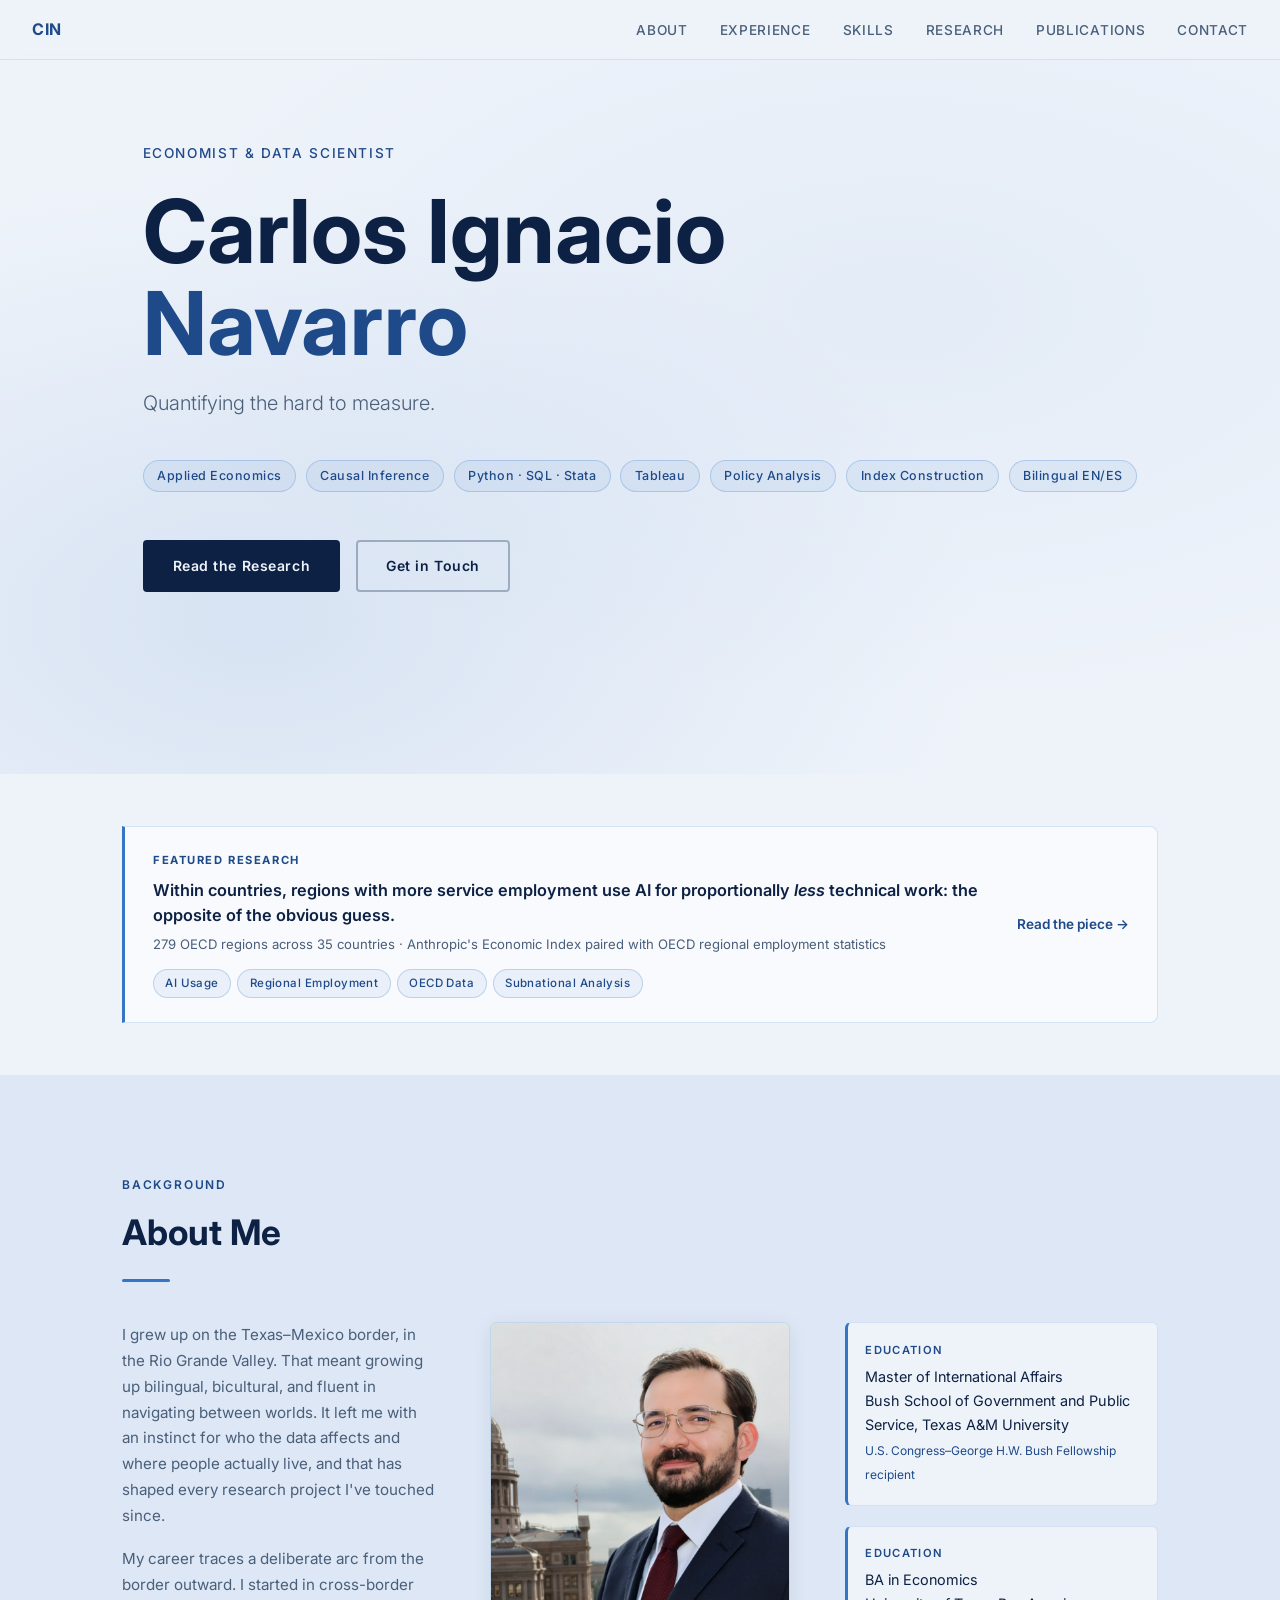
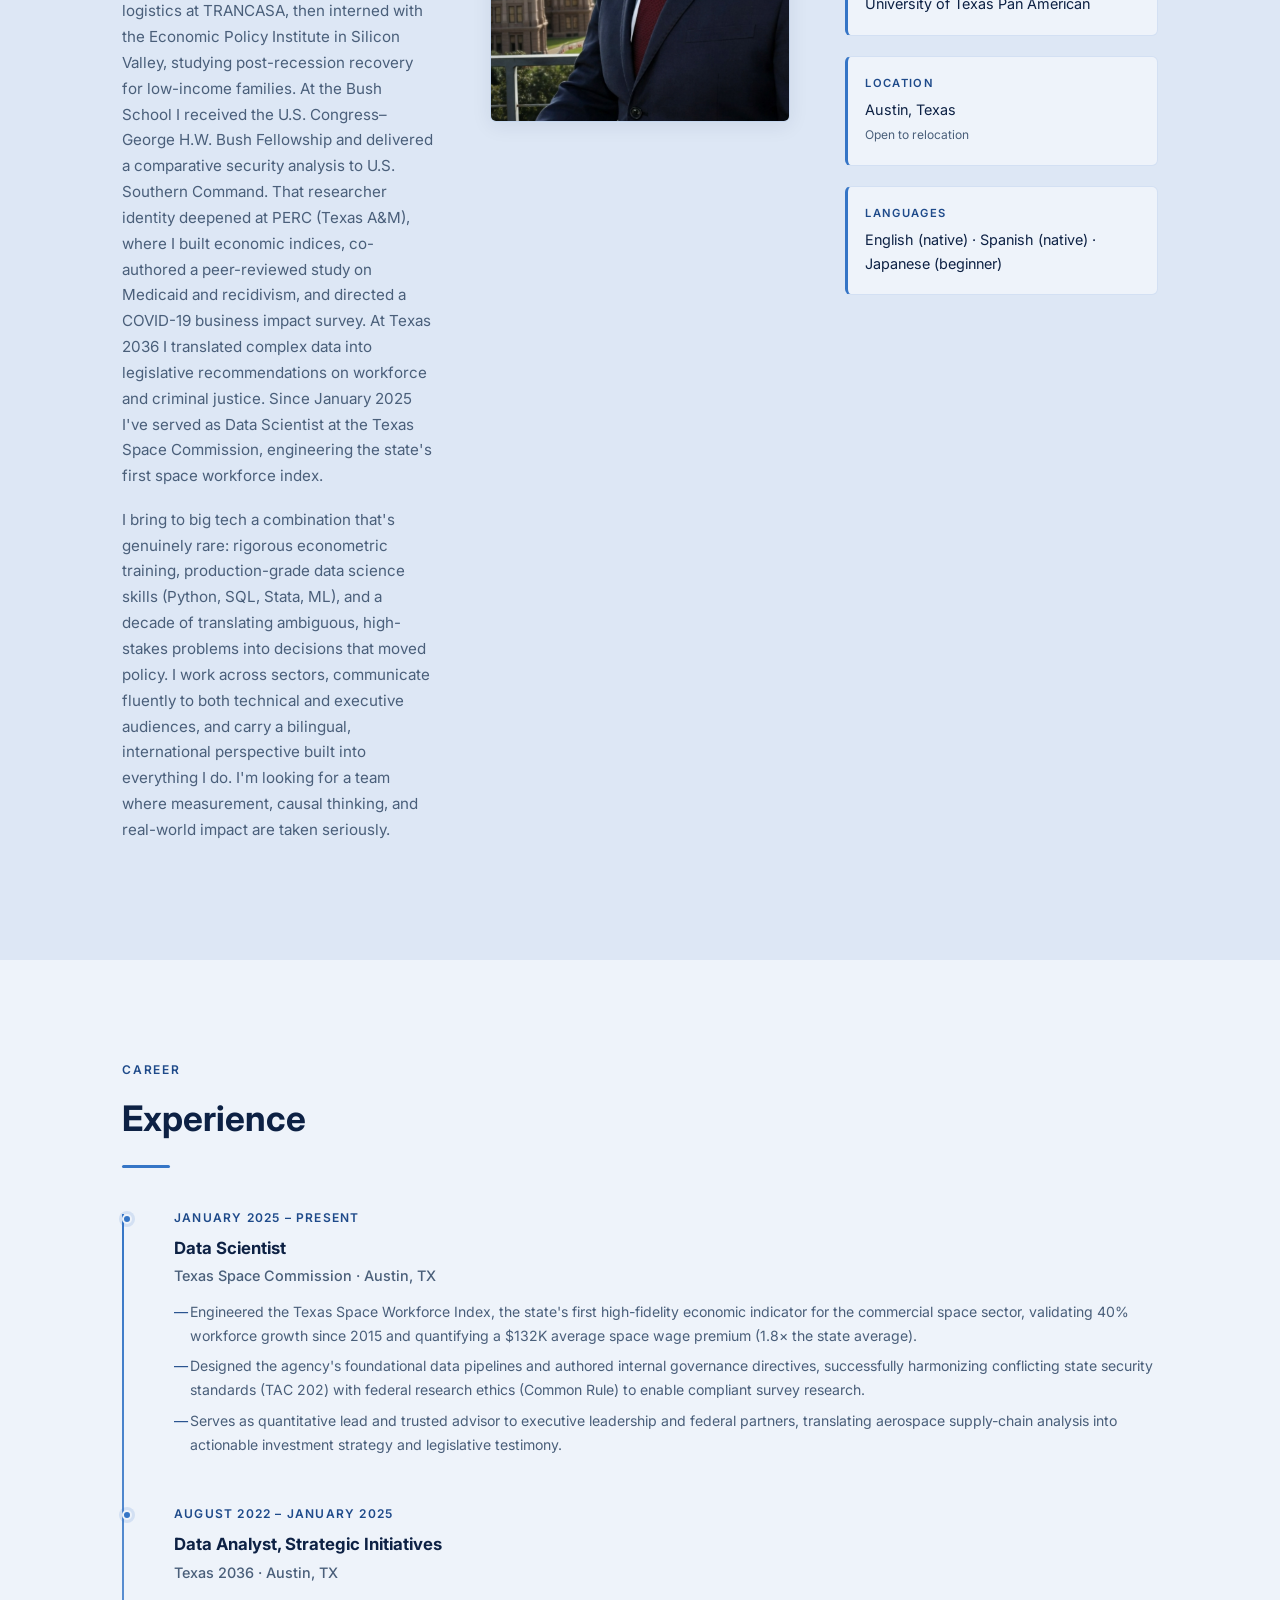
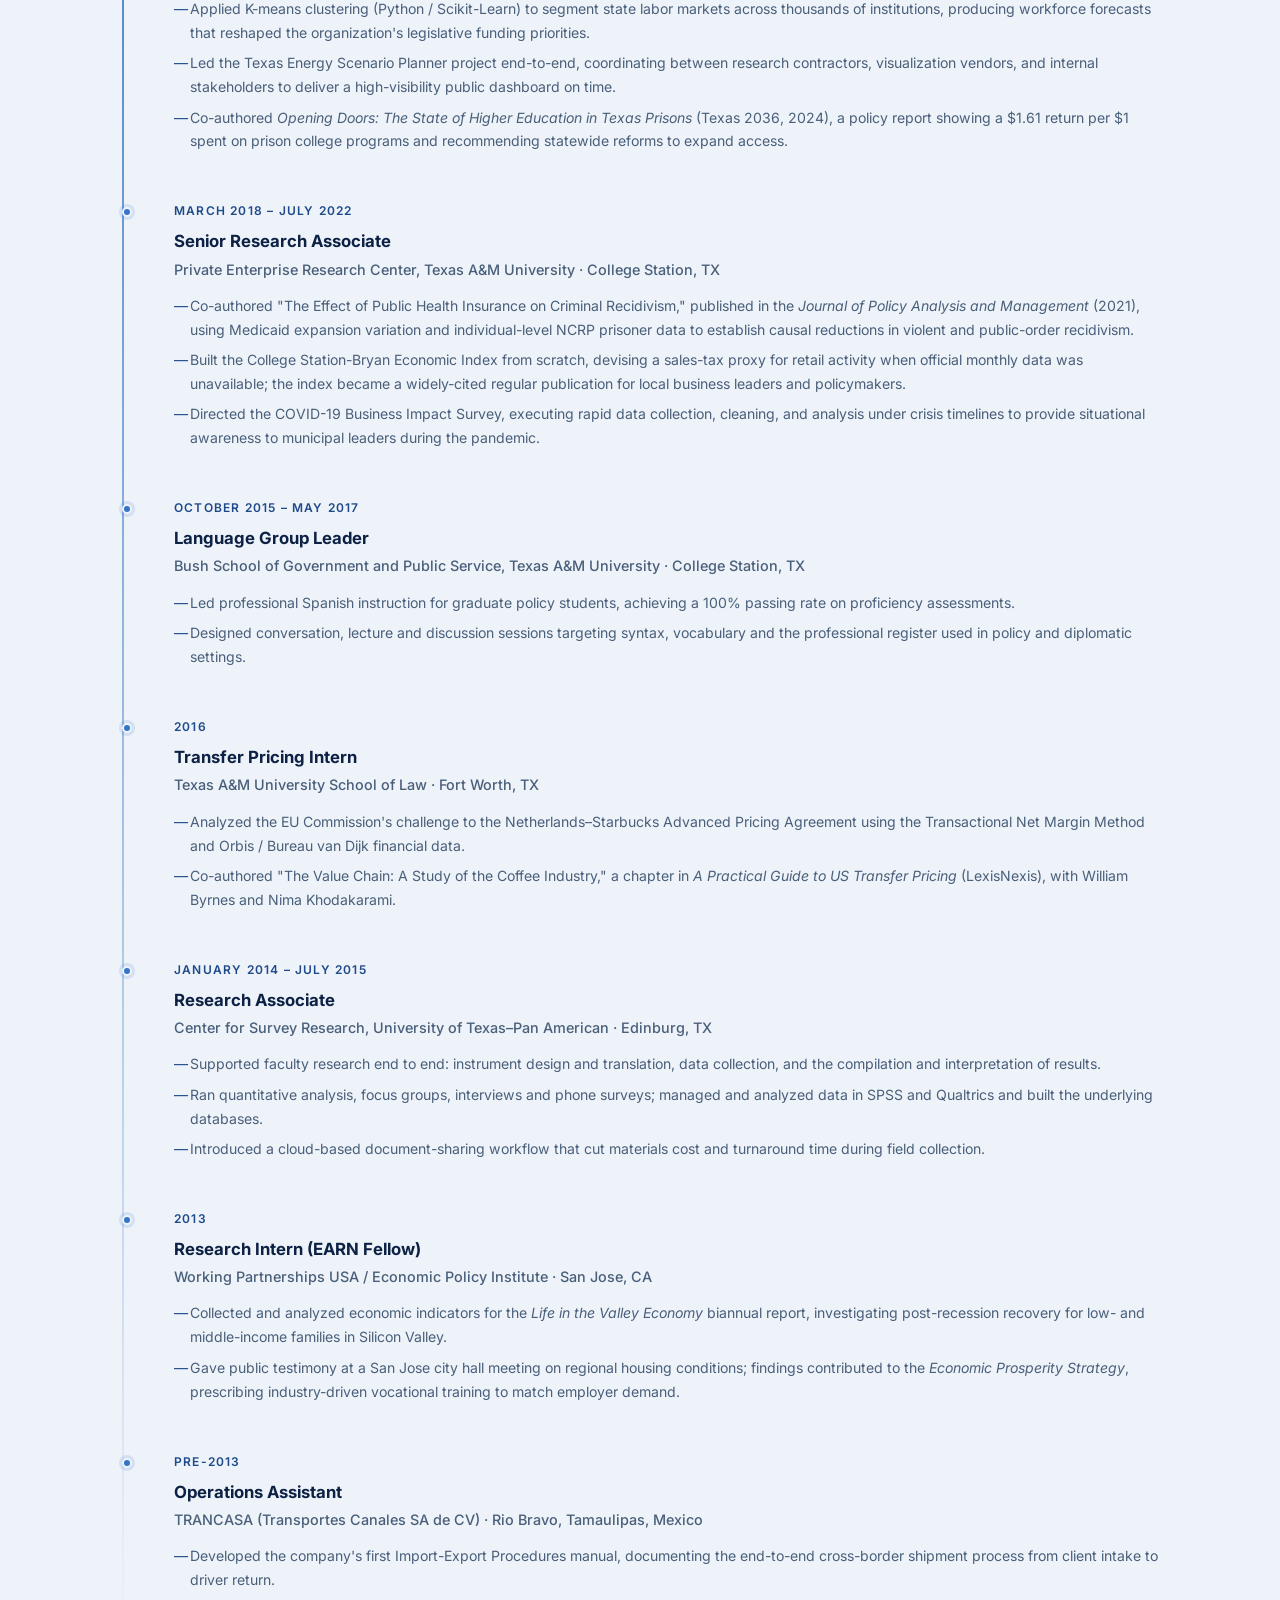
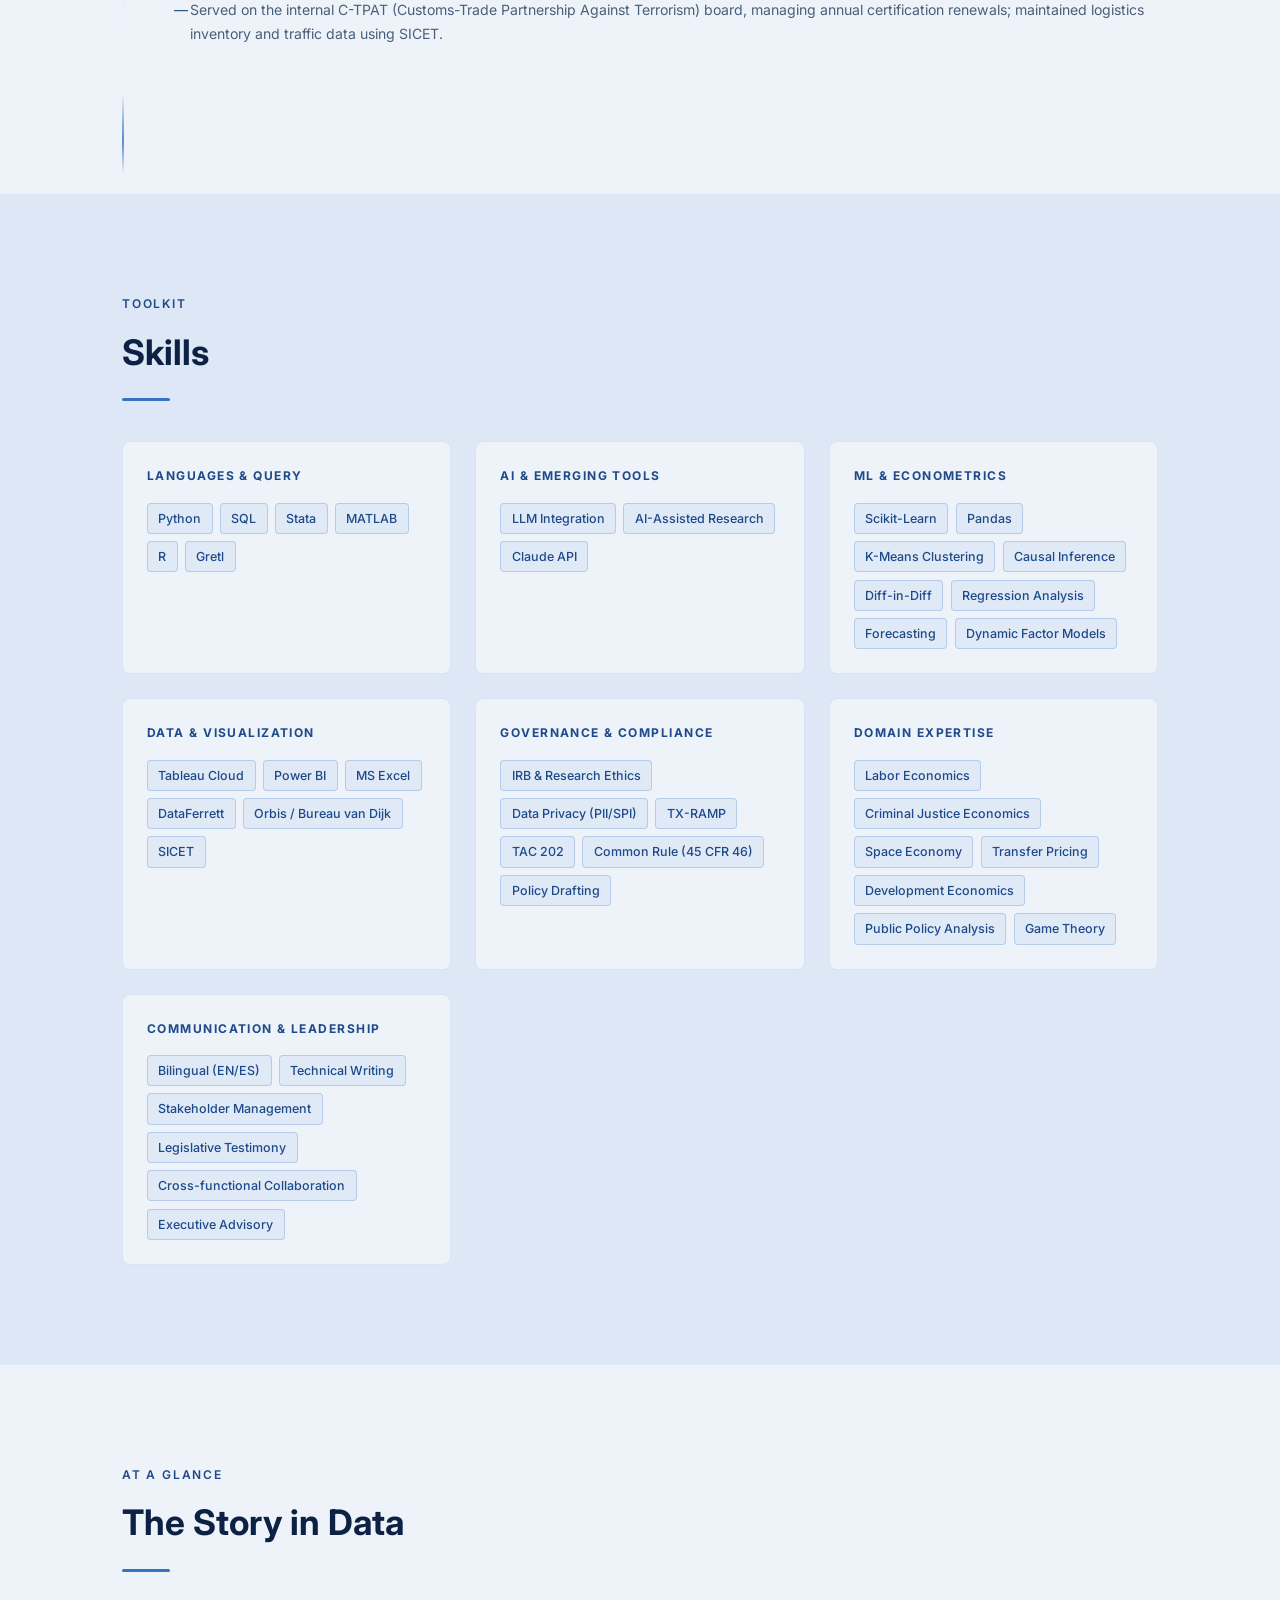
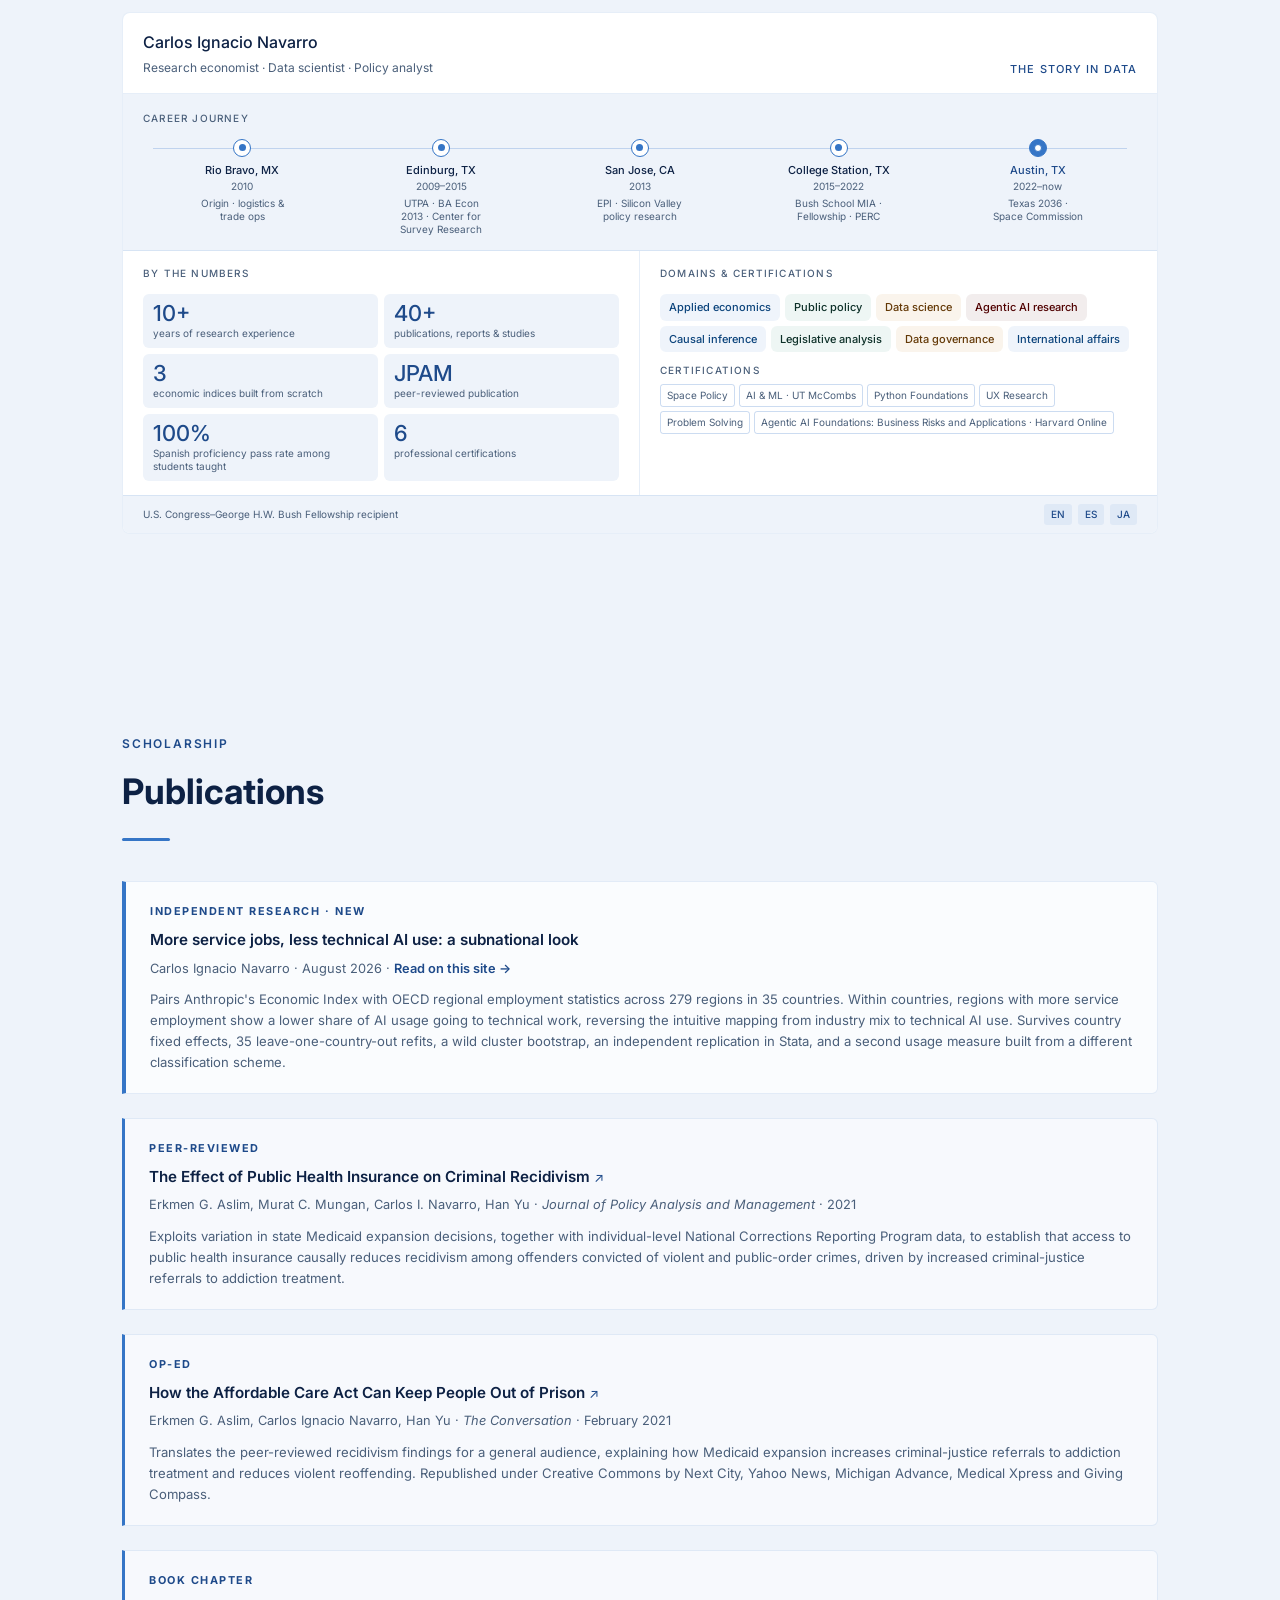
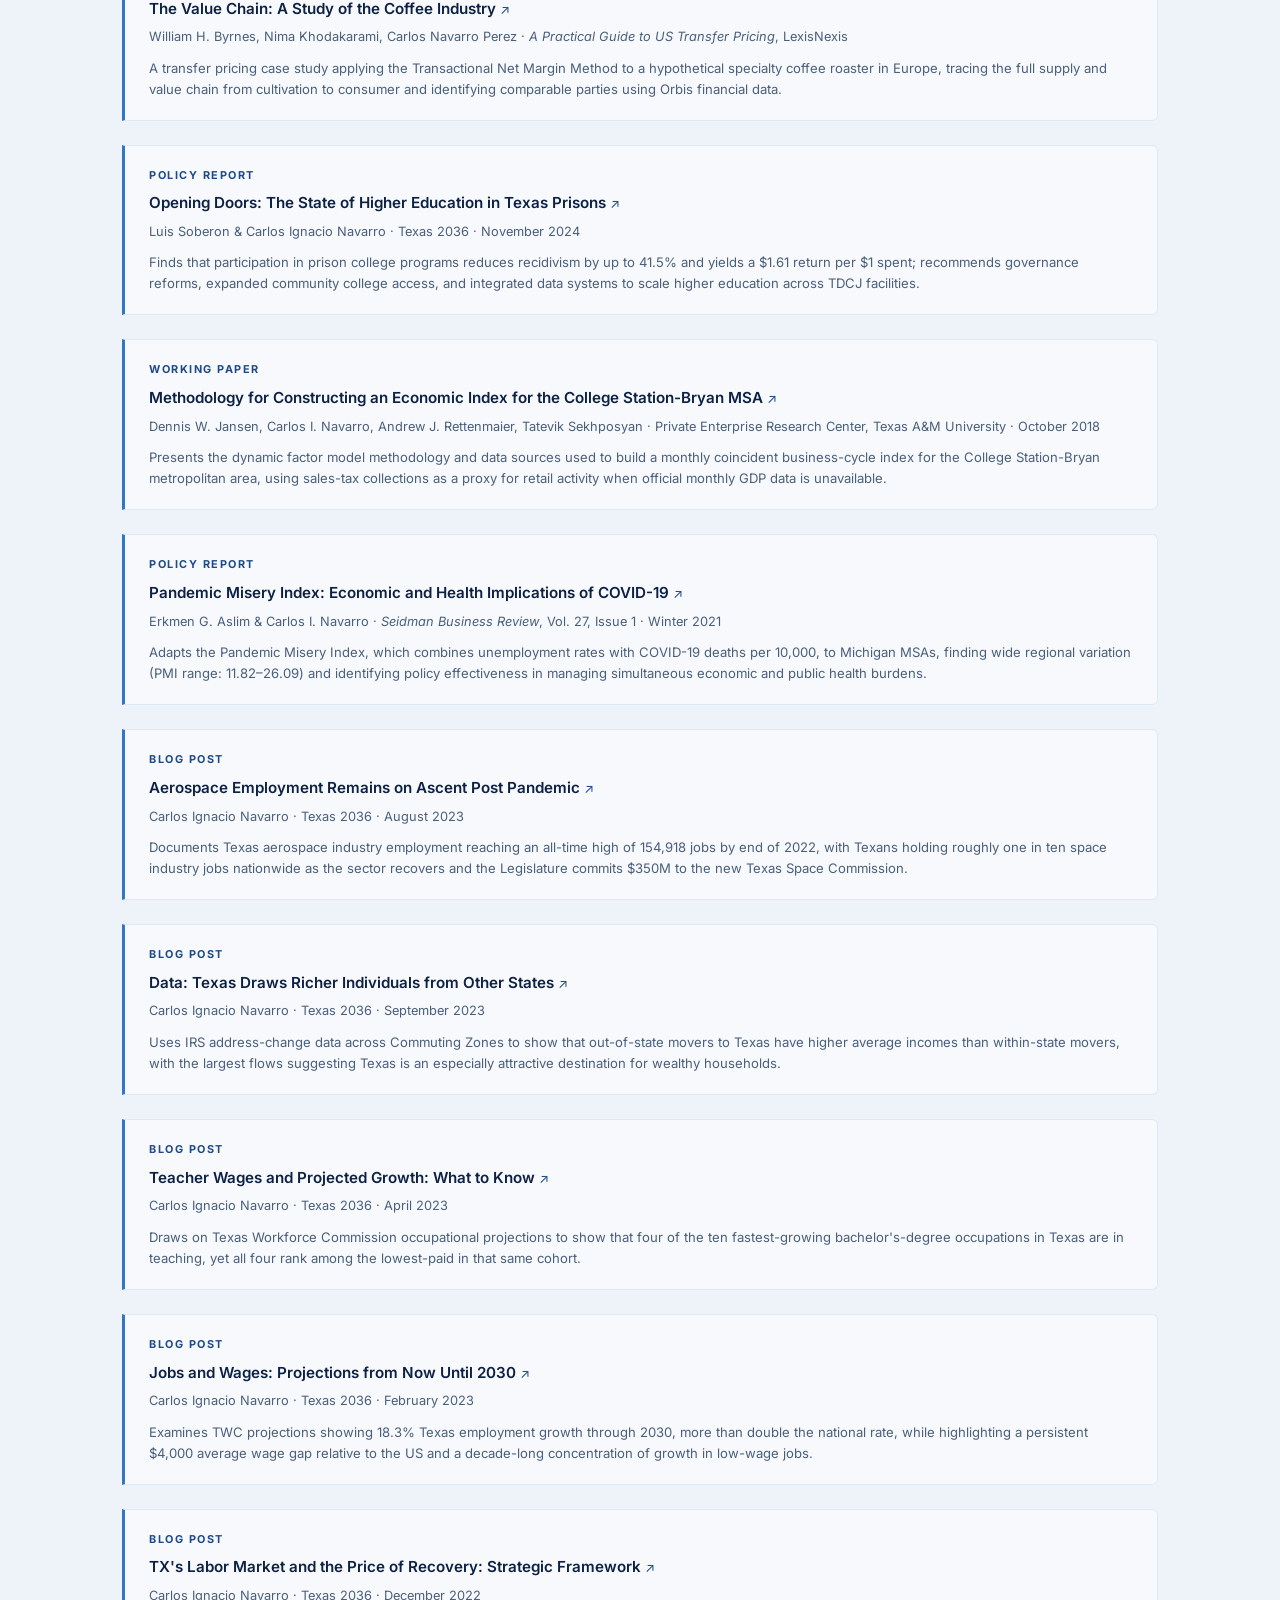
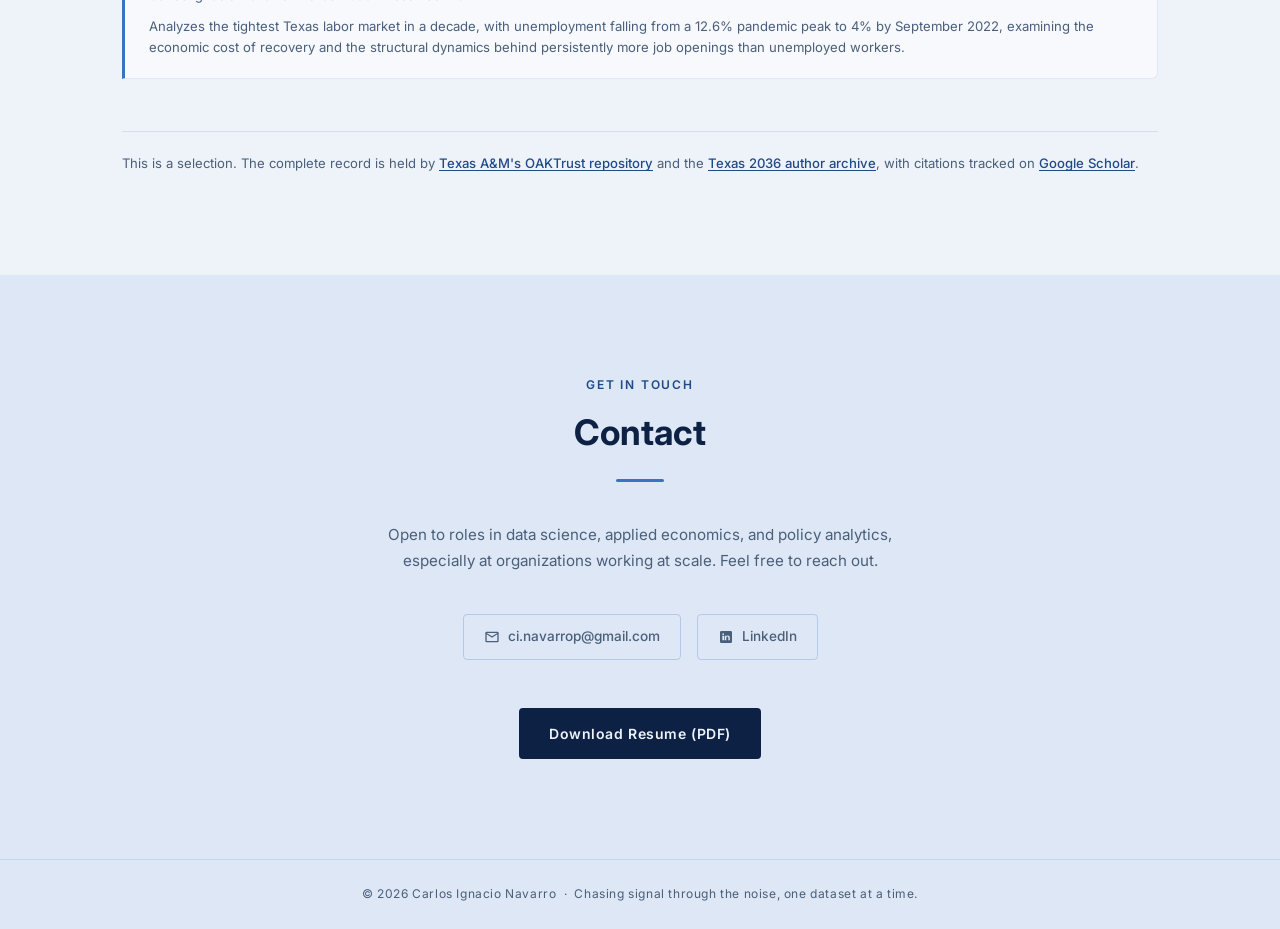
==== index.html @ ad3ad492 "Add archive links, Conversation op-ed, canonical Texas 2036 URLs Google Scholar, OAKTrust and Texas " ====
<!DOCTYPE html>
<html lang="en">
<head>
  <meta charset="UTF-8" />
  <meta name="viewport" content="width=device-width, initial-scale=1.0" />
  <title>Carlos Ignacio Navarro — Economist &amp; Data Scientist</title>
  <meta name="description" content="Economist and data scientist in Austin, Texas. Economic measurement and policy analysis across labor markets, criminal justice, higher education and the space economy, with original research on regional AI usage." />
  <meta name="author" content="Carlos Ignacio Navarro" />
  <link rel="icon" href="favicon.svg" type="image/svg+xml" />

  <meta property="og:type" content="website" />
  <meta property="og:site_name" content="Carlos Ignacio Navarro" />
  <meta property="og:title" content="Carlos Ignacio Navarro — Economist &amp; Data Scientist" />
  <meta property="og:description" content="Economic measurement and policy analysis across labor markets, criminal justice, higher education and the space economy, with original research on regional AI usage." />
  <meta property="og:url" content="https://carlosignacionavarro.com/" />
  <meta property="og:image" content="https://carlosignacionavarro.com/photos/Carlos_NP_5_2.JPG" />
  <meta property="og:image:alt" content="Carlos Ignacio Navarro" />

  <link rel="preconnect" href="https://fonts.googleapis.com" />
  <link rel="preconnect" href="https://fonts.gstatic.com" crossorigin />
  <link href="https://fonts.googleapis.com/css2?family=Inter:wght@300;400;500;600;700&display=swap" rel="stylesheet" />
  <link rel="stylesheet" href="styles.css" />
  <style>
    /* Landing-page layout only. Tokens, nav, section headers, buttons, pills
       and the footer live in styles.css, which loads immediately above. */

    /* ── HERO ── */
    #hero {
      min-height: 86vh;
      display: flex;
      align-items: center;
      padding-top: 60px;
      background:
        radial-gradient(ellipse at 70% 40%, rgba(53, 117, 198, 0.06) 0%, transparent 60%),
        radial-gradient(ellipse at 20% 80%, rgba(200, 216, 238, 0.6) 0%, transparent 50%),
        var(--bg-primary);
    }

    .hero-inner {
      max-width: 1100px;
      margin: 0 auto;
      padding: 0 2rem;
    }

    .hero-eyebrow {
      font-size: 0.85rem;
      font-weight: 500;
      letter-spacing: 0.12em;
      text-transform: uppercase;
      color: var(--accent-dark);
      margin-bottom: 1.25rem;
    }

    .hero-name {
      font-size: clamp(2.8rem, 8vw, 5.5rem);
      font-weight: 700;
      line-height: 1.05;
      color: var(--text-primary);
      margin-bottom: 1rem;
    }

    .hero-name span { color: var(--accent-dark); }

    .hero-tagline {
      font-size: clamp(1rem, 2.5vw, 1.25rem);
      font-weight: 300;
      color: var(--text-secondary);
      max-width: 600px;
      margin-bottom: 2.5rem;
    }

    .hero-tags {
      display: flex;
      flex-wrap: wrap;
      gap: 0.6rem;
      margin-bottom: 3rem;
    }

    .hero-cta {
      display: flex;
      gap: 1rem;
      flex-wrap: wrap;
    }

    /* ── FEATURED RESEARCH ──
       Sits between the hero and About. Deliberately shallow padding so it
       reads as a band, not a full section. Whole card is one link. */
    #featured { padding: 3.25rem 0; background: var(--bg-primary); }

    .feature-card {
      display: flex;
      align-items: center;
      justify-content: space-between;
      gap: 2rem;
      background: rgba(255, 255, 255, 0.6);
      border: 1px solid rgba(53, 117, 198, 0.18);
      border-left: 3px solid var(--accent);
      border-radius: 0 8px 8px 0;
      padding: 1.5rem 1.75rem;
      text-decoration: none;
      transition: border-color 0.2s, box-shadow 0.2s, transform 0.2s;
    }

    .feature-card:hover {
      border-color: rgba(53, 117, 198, 0.45);
      border-left-color: var(--accent-dark);
      box-shadow: 0 4px 18px rgba(13, 33, 68, 0.07);
      transform: translateY(-2px);
    }

    .feature-label {
      font-size: 0.7rem;
      font-weight: 700;
      letter-spacing: 0.14em;
      text-transform: uppercase;
      color: var(--accent-dark);
      margin-bottom: 0.5rem;
    }

    .feature-finding {
      font-size: 1.02rem;
      font-weight: 600;
      line-height: 1.5;
      color: var(--text-primary);
      margin-bottom: 0.4rem;
    }

    .feature-scope {
      font-size: 0.82rem;
      color: var(--text-secondary);
      margin-bottom: 0.85rem;
    }

    .feature-chips {
      display: flex;
      flex-wrap: wrap;
      gap: 0.4rem;
    }

    .feature-chips .hero-tag { font-size: 0.72rem; padding: 0.22rem 0.7rem; }

    .feature-cta {
      flex-shrink: 0;
      font-size: 0.85rem;
      font-weight: 600;
      color: var(--accent-dark);
      white-space: nowrap;
    }

    .feature-card:hover .feature-cta { color: var(--accent-dark); }
    .feature-cta .arrow { transition: transform 0.2s; display: inline-block; }
    .feature-card:hover .feature-cta .arrow { transform: translateX(3px); }

    /* ── ABOUT ── */
    #about { background: var(--bg-secondary); }

    .about-grid {
      display: grid;
      grid-template-columns: 1fr 1fr 1fr;
      gap: 3rem;
      align-items: start;
    }

    .about-body p {
      color: var(--text-secondary);
      margin-bottom: 1.1rem;
      font-size: 0.95rem;
    }

    .about-facts {
      display: flex;
      flex-direction: column;
      gap: 1.25rem;
    }

    .about-photo {
      display: flex;
      align-items: flex-start;
      justify-content: center;
    }

    .headshot {
      width: 100%;
      max-width: 300px;
      aspect-ratio: 3 / 4;
      object-fit: cover;
      object-position: center top;
      border-radius: 6px;
      border: 1px solid rgba(53, 117, 198, 0.15);
      box-shadow: 0 4px 20px rgba(13, 33, 68, 0.08);
    }

    .fact-card {
      background: rgba(255, 255, 255, 0.5);
      border: 1px solid rgba(53, 117, 198, 0.15);
      border-left: 3px solid var(--accent);
      border-radius: 6px;
      padding: 1.1rem 1.3rem;
      padding-left: 1.1rem;
    }

    .fact-label {
      font-size: 0.7rem;
      font-weight: 600;
      letter-spacing: 0.12em;
      text-transform: uppercase;
      color: var(--accent-dark);
      margin-bottom: 0.3rem;
    }

    .fact-value {
      font-size: 0.9rem;
      color: var(--text-primary);
      font-weight: 400;
    }

    /* ── EXPERIENCE ── */
    #experience { background: var(--bg-primary); }

    .timeline { position: relative; padding-left: 1.5rem; }

    .timeline::before {
      content: '';
      position: absolute;
      left: 0; top: 6px; bottom: 0;
      width: 2px;
      background: linear-gradient(to bottom, var(--accent), transparent);
    }

    .timeline::after {
      content: '';
      position: absolute;
      left: 0;
      width: 2px;
      height: 80px;
      background: linear-gradient(
        to bottom,
        transparent 0%,
        rgba(53, 117, 198, 0.6) 40%,
        rgba(53, 117, 198, 0.8) 60%,
        transparent 100%
      );
      animation: riverflow 3s ease-in-out infinite;
      pointer-events: none;
    }

    @keyframes riverflow {
      0%   { top: -80px; opacity: 0; }
      10%  { opacity: 1; }
      90%  { opacity: 1; }
      100% { top: 100%; opacity: 0; }
    }

    .timeline-item {
      position: relative;
      margin-bottom: 3rem;
      padding-left: 1.75rem;
    }

    .timeline-item::before {
      content: '';
      position: absolute;
      left: -1.5rem;
      top: 6px;
      width: 10px;
      height: 10px;
      border-radius: 50%;
      background: var(--accent);
      border: 2px solid #EEF3FA;
      box-shadow: 0 0 0 3px rgba(53, 117, 198, 0.15);
    }

    .timeline-date {
      font-size: 0.75rem;
      font-weight: 600;
      letter-spacing: 0.1em;
      text-transform: uppercase;
      color: var(--accent-dark);
      margin-bottom: 0.35rem;
    }

    .timeline-role {
      font-size: 1.05rem;
      font-weight: 700;
      color: var(--text-primary);
      margin-bottom: 0.1rem;
    }

    .timeline-org {
      font-size: 0.9rem;
      font-weight: 500;
      color: var(--text-secondary);
      margin-bottom: 0.75rem;
    }

    .timeline-body {
      font-size: 0.88rem;
      color: var(--text-secondary);
    }

    .timeline-body ul {
      list-style: none;
      padding: 0;
    }

    .timeline-body ul li {
      padding-left: 1rem;
      position: relative;
      margin-bottom: 0.4rem;
    }

    .timeline-body ul li::before {
      content: '—';
      position: absolute;
      left: 0;
      color: var(--accent-dark);
    }

    /* ── SKILLS ── */
    #skills { background: var(--bg-secondary); }

    .skills-grid {
      display: grid;
      grid-template-columns: repeat(auto-fit, minmax(260px, 1fr));
      gap: 1.5rem;
    }

    .skill-group {
      background: rgba(255, 255, 255, 0.5);
      border: 1px solid rgba(53, 117, 198, 0.12);
      border-radius: 8px;
      padding: 1.5rem;
    }

    .skill-group-title {
      font-size: 0.75rem;
      font-weight: 700;
      letter-spacing: 0.12em;
      text-transform: uppercase;
      color: var(--accent-dark);
      margin-bottom: 1rem;
    }

    .skill-pills {
      display: flex;
      flex-wrap: wrap;
      gap: 0.45rem;
    }

    /* ── STORY ── */
    #story { background: var(--bg-primary); }

    /* ── PUBLICATIONS ── */
    #publications { background: var(--bg-primary); }

    .pub-list { display: flex; flex-direction: column; gap: 1.5rem; }

    .pub-card {
      background: rgba(255, 255, 255, 0.5);
      border: 1px solid rgba(53, 117, 198, 0.12);
      border-left: 3px solid #3575C6;
      border-radius: 0 6px 6px 0;
      padding: 1.25rem 1.5rem;
    }

    .pub-type {
      font-size: 0.68rem;
      font-weight: 700;
      letter-spacing: 0.14em;
      text-transform: uppercase;
      color: var(--accent-dark);
      margin-bottom: 0.4rem;
    }

    .pub-title {
      font-size: 0.95rem;
      font-weight: 600;
      color: var(--text-primary);
      margin-bottom: 0.3rem;
    }

    .pub-meta {
      font-size: 0.8rem;
      color: var(--text-secondary);
      margin-bottom: 0.6rem;
    }

    .pub-abstract {
      font-size: 0.82rem;
      color: var(--text-secondary);
      line-height: 1.6;
    }

    /* Any publication card that links somewhere. */
    .pub-link {
      display: block;
      text-decoration: none;
      transition: border-color 0.2s, box-shadow 0.2s, transform 0.2s;
    }

    .pub-link:hover {
      border-color: rgba(53, 117, 198, 0.4);
      border-left-color: var(--accent-dark);
      box-shadow: 0 4px 18px rgba(13, 33, 68, 0.07);
      transform: translateY(-2px);
    }

    /* Extra emphasis for research hosted on this site. */
    .pub-card-link {
      background: rgba(255, 255, 255, 0.72);
      border-left-width: 4px;
    }

    .pub-readmore { color: var(--accent-dark); font-weight: 600; }

    /* Third-party archives, for anyone who wants the complete record. */
    .pub-archives {
      margin-top: 1.75rem;
      padding-top: 1.25rem;
      border-top: 1px solid rgba(53, 117, 198, 0.16);
      font-size: 0.82rem;
      color: var(--text-secondary);
    }

    .pub-archives a {
      color: var(--accent-dark);
      font-weight: 500;
      text-decoration: underline;
      text-underline-offset: 2px;
    }

    .pub-archives a:hover { color: var(--accent); }

    /* Marks a card that opens an external site. */
    .pub-ext .pub-title::after {
      content: ' \2197';
      color: var(--accent-dark);
      font-size: 0.85em;
      font-weight: 400;
    }

    /* ── CONTACT ── */
    #contact { background: var(--bg-secondary); }

    .contact-inner {
      max-width: 560px;
      margin: 0 auto;
      text-align: center;
    }

    .contact-inner .section-divider { margin: 1rem auto 2.5rem; }

    .contact-tagline {
      color: var(--text-secondary);
      font-size: 0.95rem;
      margin-bottom: 2.5rem;
    }

    .contact-links {
      display: flex;
      justify-content: center;
      flex-wrap: wrap;
      gap: 1rem;
      margin-bottom: 3rem;
    }

    .contact-link {
      display: flex;
      align-items: center;
      gap: 0.5rem;
      padding: 0.65rem 1.25rem;
      border: 1px solid rgba(53, 117, 198, 0.25);
      border-radius: 4px;
      color: var(--text-secondary);
      text-decoration: none;
      font-size: 0.85rem;
      font-weight: 500;
      transition: all 0.2s;
    }

    .contact-link:hover {
      border-color: var(--accent-dark);
      color: var(--accent-dark);
    }

    .contact-link svg {
      width: 16px; height: 16px;
      fill: currentColor;
      flex-shrink: 0;
    }

    /* ── RESPONSIVE ──
       The about grid stacks at 900px, not 700px: three columns inside a
       704px container gave each one about 180px, which crushed the fact
       cards and shrank the headshot well below its intended size. */
    @media (max-width: 900px) {
      .about-grid { grid-template-columns: 1fr; gap: 2rem; }
      .about-photo { order: -1; }
      .headshot { max-width: 240px; }
    }

    @media (max-width: 700px) {
      .headshot { max-width: 200px; }

      .feature-card {
        flex-direction: column;
        align-items: flex-start;
        gap: 1.1rem;
        padding: 1.35rem 1.4rem;
      }
    }
  </style>
</head>
<body>

<!-- ── NAV ── -->
<nav>
  <a class="nav-logo" href="#hero">CIN</a>
  <ul class="nav-links" id="nav-links">
    <li><a href="#about">About</a></li>
    <li><a href="#experience">Experience</a></li>
    <li><a href="#skills">Skills</a></li>
    <li><a href="research/ai-usage-regional-economies/">Research</a></li>
    <li><a href="#publications">Publications</a></li>
    <li><a href="#contact">Contact</a></li>
  </ul>
  <button class="nav-toggle" id="nav-toggle" aria-label="Toggle menu">
    <span></span><span></span><span></span>
  </button>
</nav>

<!-- ── HERO ── -->
<section id="hero">
  <div class="hero-inner">
    <p class="hero-eyebrow">Economist &amp; Data Scientist</p>
    <h1 class="hero-name">Carlos Ignacio<br><span>Navarro</span></h1>
    <p class="hero-tagline">
      Quantifying the hard to measure.
    </p>
    <div class="hero-tags">
      <span class="hero-tag">Applied Economics</span>
      <span class="hero-tag">Causal Inference</span>
      <span class="hero-tag">Python · SQL · Stata</span>
      <span class="hero-tag">Tableau</span>
      <span class="hero-tag">Policy Analysis</span>
      <span class="hero-tag">Index Construction</span>
      <span class="hero-tag">Bilingual EN/ES</span>
    </div>
    <div class="hero-cta">
      <a href="research/ai-usage-regional-economies/" class="btn btn-primary">Read the Research</a>
      <a href="#contact" class="btn btn-outline">Get in Touch</a>
    </div>
  </div>
</section>

<!-- ── FEATURED RESEARCH ── -->
<section id="featured">
  <div class="container">
    <a class="feature-card" href="research/ai-usage-regional-economies/">
      <div class="feature-main">
        <p class="feature-label">Featured research</p>
        <p class="feature-finding">
          Within countries, regions with more service employment use AI for proportionally
          <em>less</em> technical work: the opposite of the obvious guess.
        </p>
        <p class="feature-scope">
          279 OECD regions across 35 countries · Anthropic's Economic Index paired with OECD
          regional employment statistics
        </p>
        <div class="feature-chips">
          <span class="hero-tag">AI Usage</span>
          <span class="hero-tag">Regional Employment</span>
          <span class="hero-tag">OECD Data</span>
          <span class="hero-tag">Subnational Analysis</span>
        </div>
      </div>
      <div class="feature-cta">Read the piece <span class="arrow">→</span></div>
    </a>
  </div>
</section>

<!-- ── ABOUT ── -->
<section id="about">
  <div class="container">
    <p class="section-label">Background</p>
    <h2 class="section-title">About Me</h2>
    <div class="section-divider"></div>
    <div class="about-grid">
      <div class="about-body">
        <p>
          I grew up on the Texas–Mexico border, in the Rio Grande Valley. That meant
          growing up bilingual, bicultural, and fluent in navigating between worlds.
          It left me with an instinct for who the data affects and where people actually
          live, and that has shaped every research project I've touched since.
        </p>
        <p>
          My career traces a deliberate arc from the border outward. I started in
          cross-border logistics at TRANCASA, then interned with the Economic Policy
          Institute in Silicon Valley, studying post-recession recovery for low-income
          families. At the Bush School I received the U.S. Congress–George H.W. Bush
          Fellowship and delivered a comparative security analysis to U.S. Southern
          Command. That researcher identity deepened at PERC (Texas A&amp;M), where I
          built economic indices, co-authored a peer-reviewed study on Medicaid and
          recidivism, and directed a COVID-19 business impact survey. At Texas 2036
          I translated complex data into legislative recommendations on workforce and
          criminal justice. Since January 2025 I've served as Data Scientist at the
          Texas Space Commission, engineering the state's first space workforce index.
        </p>
        <p>
          I bring to big tech a combination that's genuinely rare: rigorous econometric
          training, production-grade data science skills (Python, SQL, Stata, ML), and
          a decade of translating ambiguous, high-stakes problems into decisions that
          moved policy. I work across sectors, communicate fluently to both technical
          and executive audiences, and carry a bilingual, international perspective
          built into everything I do. I'm looking for a team where measurement,
          causal thinking, and real-world impact are taken seriously.
        </p>
      </div>
      <div class="about-photo">
        <img src="photos/Carlos_NP_5_2.JPG"
             alt="Carlos Ignacio Navarro"
             class="headshot" />
      </div>
      <div class="about-facts">
        <div class="fact-card">
          <div class="fact-label">Education</div>
          <div class="fact-value">Master of International Affairs<br>Bush School of Government and Public Service, Texas A&amp;M University<br><small style="color:var(--accent-dark)">U.S. Congress–George H.W. Bush Fellowship recipient</small></div>
        </div>
        <div class="fact-card">
          <div class="fact-label">Education</div>
          <div class="fact-value">BA in Economics<br>University of Texas Pan American</div>
        </div>
        <div class="fact-card">
          <div class="fact-label">Location</div>
          <div class="fact-value">Austin, Texas<br><small style="color:var(--text-secondary)">Open to relocation</small></div>
        </div>
        <div class="fact-card">
          <div class="fact-label">Languages</div>
          <div class="fact-value">English (native) · Spanish (native) · Japanese (beginner)</div>
        </div>
      </div>
    </div>
  </div>
</section>

<!-- ── EXPERIENCE ── -->
<section id="experience">
  <div class="container">
    <p class="section-label">Career</p>
    <h2 class="section-title">Experience</h2>
    <div class="section-divider"></div>
    <div class="timeline">

      <div class="timeline-item">
        <div class="timeline-date">January 2025 – Present</div>
        <div class="timeline-role">Data Scientist</div>
        <div class="timeline-org">Texas Space Commission · Austin, TX</div>
        <div class="timeline-body">
          <ul>
            <li>Engineered the Texas Space Workforce Index, the state's first high-fidelity economic indicator for the commercial space sector, validating 40% workforce growth since 2015 and quantifying a $132K average space wage premium (1.8× the state average).</li>
            <li>Designed the agency's foundational data pipelines and authored internal governance directives, successfully harmonizing conflicting state security standards (TAC 202) with federal research ethics (Common Rule) to enable compliant survey research.</li>
            <li>Serves as quantitative lead and trusted advisor to executive leadership and federal partners, translating aerospace supply-chain analysis into actionable investment strategy and legislative testimony.</li>
          </ul>
        </div>
      </div>

      <div class="timeline-item">
        <div class="timeline-date">August 2022 – January 2025</div>
        <div class="timeline-role">Data Analyst, Strategic Initiatives</div>
        <div class="timeline-org">Texas 2036 · Austin, TX</div>
        <div class="timeline-body">
          <ul>
            <li>Applied K-means clustering (Python / Scikit-Learn) to segment state labor markets across thousands of institutions, producing workforce forecasts that reshaped the organization's legislative funding priorities.</li>
            <li>Led the Texas Energy Scenario Planner project end-to-end, coordinating between research contractors, visualization vendors, and internal stakeholders to deliver a high-visibility public dashboard on time.</li>
            <li>Co-authored <em>Opening Doors: The State of Higher Education in Texas Prisons</em> (Texas 2036, 2024), a policy report showing a $1.61 return per $1 spent on prison college programs and recommending statewide reforms to expand access.</li>
          </ul>
        </div>
      </div>

      <div class="timeline-item">
        <div class="timeline-date">March 2018 – July 2022</div>
        <div class="timeline-role">Senior Research Associate</div>
        <div class="timeline-org">Private Enterprise Research Center, Texas A&amp;M University · College Station, TX</div>
        <div class="timeline-body">
          <ul>
            <li>Co-authored "The Effect of Public Health Insurance on Criminal Recidivism," published in the <em>Journal of Policy Analysis and Management</em> (2021), using Medicaid expansion variation and individual-level NCRP prisoner data to establish causal reductions in violent and public-order recidivism.</li>
            <li>Built the College Station-Bryan Economic Index from scratch, devising a sales-tax proxy for retail activity when official monthly data was unavailable; the index became a widely-cited regular publication for local business leaders and policymakers.</li>
            <li>Directed the COVID-19 Business Impact Survey, executing rapid data collection, cleaning, and analysis under crisis timelines to provide situational awareness to municipal leaders during the pandemic.</li>
          </ul>
        </div>
      </div>

      <div class="timeline-item">
        <div class="timeline-date">October 2015 – May 2017</div>
        <div class="timeline-role">Language Group Leader</div>
        <div class="timeline-org">Bush School of Government and Public Service, Texas A&amp;M University · College Station, TX</div>
        <div class="timeline-body">
          <ul>
            <li>Led professional Spanish instruction for graduate policy students, achieving a 100% passing rate on proficiency assessments.</li>
            <li>Designed conversation, lecture and discussion sessions targeting syntax, vocabulary and the professional register used in policy and diplomatic settings.</li>
          </ul>
        </div>
      </div>

      <div class="timeline-item">
        <div class="timeline-date">2016</div>
        <div class="timeline-role">Transfer Pricing Intern</div>
        <div class="timeline-org">Texas A&amp;M University School of Law · Fort Worth, TX</div>
        <div class="timeline-body">
          <ul>
            <li>Analyzed the EU Commission's challenge to the Netherlands–Starbucks Advanced Pricing Agreement using the Transactional Net Margin Method and Orbis / Bureau van Dijk financial data.</li>
            <li>Co-authored "The Value Chain: A Study of the Coffee Industry," a chapter in <em>A Practical Guide to US Transfer Pricing</em> (LexisNexis), with William Byrnes and Nima Khodakarami.</li>
          </ul>
        </div>
      </div>

      <div class="timeline-item">
        <div class="timeline-date">January 2014 – July 2015</div>
        <div class="timeline-role">Research Associate</div>
        <div class="timeline-org">Center for Survey Research, University of Texas–Pan American · Edinburg, TX</div>
        <div class="timeline-body">
          <ul>
            <li>Supported faculty research end to end: instrument design and translation, data collection, and the compilation and interpretation of results.</li>
            <li>Ran quantitative analysis, focus groups, interviews and phone surveys; managed and analyzed data in SPSS and Qualtrics and built the underlying databases.</li>
            <li>Introduced a cloud-based document-sharing workflow that cut materials cost and turnaround time during field collection.</li>
          </ul>
        </div>
      </div>

      <div class="timeline-item">
        <div class="timeline-date">2013</div>
        <div class="timeline-role">Research Intern (EARN Fellow)</div>
        <div class="timeline-org">Working Partnerships USA / Economic Policy Institute · San Jose, CA</div>
        <div class="timeline-body">
          <ul>
            <li>Collected and analyzed economic indicators for the <em>Life in the Valley Economy</em> biannual report, investigating post-recession recovery for low- and middle-income families in Silicon Valley.</li>
            <li>Gave public testimony at a San Jose city hall meeting on regional housing conditions; findings contributed to the <em>Economic Prosperity Strategy</em>, prescribing industry-driven vocational training to match employer demand.</li>
          </ul>
        </div>
      </div>

      <div class="timeline-item">
        <div class="timeline-date">Pre-2013</div>
        <div class="timeline-role">Operations Assistant</div>
        <div class="timeline-org">TRANCASA (Transportes Canales SA de CV) · Rio Bravo, Tamaulipas, Mexico</div>
        <div class="timeline-body">
          <ul>
            <li>Developed the company's first Import-Export Procedures manual, documenting the end-to-end cross-border shipment process from client intake to driver return.</li>
            <li>Served on the internal C-TPAT (Customs-Trade Partnership Against Terrorism) board, managing annual certification renewals; maintained logistics inventory and traffic data using SICET.</li>
          </ul>
        </div>
      </div>

    </div>
  </div>
</section>

<!-- ── SKILLS ── -->
<section id="skills">
  <div class="container">
    <p class="section-label">Toolkit</p>
    <h2 class="section-title">Skills</h2>
    <div class="section-divider"></div>
    <div class="skills-grid">

      <div class="skill-group">
        <div class="skill-group-title">Languages &amp; Query</div>
        <div class="skill-pills">
          <span class="skill-pill">Python</span>
          <span class="skill-pill">SQL</span>
          <span class="skill-pill">Stata</span>
          <span class="skill-pill">MATLAB</span>
          <span class="skill-pill">R</span>
          <span class="skill-pill">Gretl</span>
        </div>
      </div>

      <div class="skill-group">
        <div class="skill-group-title">AI &amp; Emerging Tools</div>
        <div class="skill-pills">
          <span class="skill-pill">LLM Integration</span>
          <span class="skill-pill">AI-Assisted Research</span>
          <span class="skill-pill">Claude API</span>
        </div>
      </div>

      <div class="skill-group">
        <div class="skill-group-title">ML &amp; Econometrics</div>
        <div class="skill-pills">
          <span class="skill-pill">Scikit-Learn</span>
          <span class="skill-pill">Pandas</span>
          <span class="skill-pill">K-Means Clustering</span>
          <span class="skill-pill">Causal Inference</span>
          <span class="skill-pill">Diff-in-Diff</span>
          <span class="skill-pill">Regression Analysis</span>
          <span class="skill-pill">Forecasting</span>
          <span class="skill-pill">Dynamic Factor Models</span>
        </div>
      </div>

      <div class="skill-group">
        <div class="skill-group-title">Data &amp; Visualization</div>
        <div class="skill-pills">
          <span class="skill-pill">Tableau Cloud</span>
          <span class="skill-pill">Power BI</span>
          <span class="skill-pill">MS Excel</span>
          <span class="skill-pill">DataFerrett</span>
          <span class="skill-pill">Orbis / Bureau van Dijk</span>
          <span class="skill-pill">SICET</span>
        </div>
      </div>

      <div class="skill-group">
        <div class="skill-group-title">Governance &amp; Compliance</div>
        <div class="skill-pills">
          <span class="skill-pill">IRB &amp; Research Ethics</span>
          <span class="skill-pill">Data Privacy (PII/SPI)</span>
          <span class="skill-pill">TX-RAMP</span>
          <span class="skill-pill">TAC 202</span>
          <span class="skill-pill">Common Rule (45 CFR 46)</span>
          <span class="skill-pill">Policy Drafting</span>
        </div>
      </div>

      <div class="skill-group">
        <div class="skill-group-title">Domain Expertise</div>
        <div class="skill-pills">
          <span class="skill-pill">Labor Economics</span>
          <span class="skill-pill">Criminal Justice Economics</span>
          <span class="skill-pill">Space Economy</span>
          <span class="skill-pill">Transfer Pricing</span>
          <span class="skill-pill">Development Economics</span>
          <span class="skill-pill">Public Policy Analysis</span>
          <span class="skill-pill">Game Theory</span>
        </div>
      </div>

      <div class="skill-group">
        <div class="skill-group-title">Communication &amp; Leadership</div>
        <div class="skill-pills">
          <span class="skill-pill">Bilingual (EN/ES)</span>
          <span class="skill-pill">Technical Writing</span>
          <span class="skill-pill">Stakeholder Management</span>
          <span class="skill-pill">Legislative Testimony</span>
          <span class="skill-pill">Cross-functional Collaboration</span>
          <span class="skill-pill">Executive Advisory</span>
        </div>
      </div>

    </div>
  </div>
</section>

<!-- ── STORY ── -->
<section id="story">
  <div class="container">
    <p class="section-label">At a glance</p>
    <h2 class="section-title">The Story in Data</h2>
    <div class="section-divider"></div>

    <style>
    .ig { background: #ffffff; border-radius: 8px; border: 0.5px solid rgba(53,117,198,0.12); overflow: hidden; }
    .ig-head { padding: 16px 20px 14px; border-bottom: 0.5px solid rgba(53,117,198,0.12); display: flex; justify-content: space-between; align-items: flex-end; }
    .ig-head-name { font-size: 16px; font-weight: 500; color: #0D2144; }
    .ig-head-sub { font-size: 12px; color: #4A5F7A; margin-top: 2px; }
    .ig-head-tag { font-size: 11px; font-weight: 500; letter-spacing: 0.1em; text-transform: uppercase; color: #1E4A8A; }
    .ig-sec-lbl { font-size: 10px; font-weight: 500; letter-spacing: 0.12em; text-transform: uppercase; color: #4A5F7A; margin-bottom: 12px; }
    .ig-journey { padding: 16px 20px 14px; background: #EEF3FA; border-bottom: 0.5px solid rgba(53,117,198,0.12); }
    .stops-wrap { position: relative; }
    .stops-line { position: absolute; top: 9px; left: 10px; right: 10px; height: 1px; background: rgba(53,117,198,0.25); }
    .ig-stops { display: flex; }
    .ig-stop { flex: 1; display: flex; flex-direction: column; align-items: center; }
    .ig-stop-dot { width: 18px; height: 18px; border-radius: 50%; background: #ffffff; border: 1.5px solid #3575C6; display: flex; align-items: center; justify-content: center; z-index: 1; }
    .ig-stop-dot-fill { width: 7px; height: 7px; border-radius: 50%; background: #3575C6; }
    .ig-stop.now .ig-stop-dot { background: #3575C6; }
    .ig-stop.now .ig-stop-dot-fill { background: #ffffff; border: 1.5px solid #3575C6; width: 8px; height: 8px; border-radius: 50%; }
    .ig-stop-city { font-size: 11px; font-weight: 500; color: #0D2144; margin-top: 6px; text-align: center; line-height: 1.3; }
    .ig-stop.now .ig-stop-city { color: #1E4A8A; }
    .ig-stop-yr { font-size: 10px; color: #4A5F7A; text-align: center; margin-top: 1px; }
    .ig-stop-role { font-size: 10px; color: #4A5F7A; text-align: center; line-height: 1.3; margin-top: 2px; max-width: 90px; }
    .ig-lower { display: grid; grid-template-columns: 1fr 1fr; }
    .ig-nums { padding: 14px 20px; border-right: 0.5px solid rgba(53,117,198,0.12); }
    .ig-nums-grid { display: grid; grid-template-columns: 1fr 1fr; gap: 6px; }
    .ig-num-card { background: #EEF3FA; border-radius: 6px; padding: 8px 10px; }
    .ig-num-val { font-size: 22px; font-weight: 500; color: #1E4A8A; line-height: 1; }
    .ig-num-lbl { font-size: 10px; color: #4A5F7A; margin-top: 3px; line-height: 1.3; }
    .ig-domains { padding: 14px 20px; }
    .ig-d-tags { display: flex; flex-wrap: wrap; gap: 5px; margin-bottom: 10px; }
    .ig-d-tag { font-size: 11px; font-weight: 500; padding: 4px 9px; border-radius: 6px; }
    .ig-d-econ { background: rgba(53,117,198,0.08); color: #0C447C; }
    .ig-d-policy { background: rgba(42,138,120,0.08); color: #0D3028; }
    .ig-d-data { background: rgba(186,117,23,0.08); color: #633806; }
    .ig-d-ai { background: rgba(80,0,0,0.07); color: #500000; }
    .ig-certs-row { display: flex; flex-wrap: wrap; gap: 4px; }
    .ig-cert { font-size: 10px; color: #4A5F7A; border: 0.5px solid rgba(53,117,198,0.25); border-radius: 3px; padding: 2px 6px; }
    .ig-foot { padding: 8px 20px; background: #EEF3FA; border-top: 0.5px solid rgba(53,117,198,0.12); display: flex; justify-content: space-between; align-items: center; }
    .ig-foot-txt { font-size: 10px; color: #4A5F7A; }
    .ig-langs { display: flex; gap: 6px; }
    .ig-lang { font-size: 10px; font-weight: 500; color: #1E4A8A; background: rgba(53,117,198,0.08); padding: 2px 7px; border-radius: 3px; }

    /* Six career stops in a single flex row collapse to unreadable slivers
       on a phone. Wrap them 3-up and drop the connecting line, which can't
       span wrapped rows anyway. */
    @media (max-width: 700px) {
      .stops-line { display: none; }
      .ig-stops { flex-wrap: wrap; row-gap: 14px; }
      .ig-stop { flex: 0 0 33.333%; }
      .ig-lower { grid-template-columns: 1fr; }
      .ig-nums { border-right: 0; border-bottom: 0.5px solid rgba(53,117,198,0.12); }
      .ig-foot { flex-direction: column; align-items: flex-start; gap: 8px; }
    }
    </style>

    <div class="ig">

      <div class="ig-head">
        <div>
          <div class="ig-head-name">Carlos Ignacio Navarro</div>
          <div class="ig-head-sub">Research economist · Data scientist · Policy analyst</div>
        </div>
        <div class="ig-head-tag">The story in data</div>
      </div>

      <div class="ig-journey">
        <div class="ig-sec-lbl">Career journey</div>
        <div class="stops-wrap">
          <div class="stops-line"></div>
          <div class="ig-stops">
            <div class="ig-stop">
              <div class="ig-stop-dot"><div class="ig-stop-dot-fill"></div></div>
              <div class="ig-stop-city">Rio Bravo, MX</div>
              <div class="ig-stop-yr">2010</div>
              <div class="ig-stop-role">Origin · logistics & trade ops</div>
            </div>
            <div class="ig-stop">
              <div class="ig-stop-dot"><div class="ig-stop-dot-fill"></div></div>
              <div class="ig-stop-city">Edinburg, TX</div>
              <div class="ig-stop-yr">2009–2015</div>
              <div class="ig-stop-role">UTPA · BA Econ 2013 · Center for Survey Research</div>
            </div>
            <div class="ig-stop">
              <div class="ig-stop-dot"><div class="ig-stop-dot-fill"></div></div>
              <div class="ig-stop-city">San Jose, CA</div>
              <div class="ig-stop-yr">2013</div>
              <div class="ig-stop-role">EPI · Silicon Valley policy research</div>
            </div>
            <div class="ig-stop">
              <div class="ig-stop-dot"><div class="ig-stop-dot-fill"></div></div>
              <div class="ig-stop-city">College Station, TX</div>
              <div class="ig-stop-yr">2015–2022</div>
              <div class="ig-stop-role">Bush School MIA · Fellowship · PERC</div>
            </div>
            <div class="ig-stop now">
              <div class="ig-stop-dot"><div class="ig-stop-dot-fill"></div></div>
              <div class="ig-stop-city">Austin, TX</div>
              <div class="ig-stop-yr">2022–now</div>
              <div class="ig-stop-role">Texas 2036 · Space Commission</div>
            </div>
          </div>
        </div>
      </div>

      <div class="ig-lower">
        <div class="ig-nums">
          <div class="ig-sec-lbl">By the numbers</div>
          <div class="ig-nums-grid">
            <div class="ig-num-card">
              <div class="ig-num-val">10+</div>
              <div class="ig-num-lbl">years of research experience</div>
            </div>
            <div class="ig-num-card">
              <div class="ig-num-val">40+</div>
              <div class="ig-num-lbl">publications, reports &amp; studies</div>
            </div>
            <div class="ig-num-card">
              <div class="ig-num-val">3</div>
              <div class="ig-num-lbl">economic indices built from scratch</div>
            </div>
            <div class="ig-num-card">
              <div class="ig-num-val">JPAM</div>
              <div class="ig-num-lbl">peer-reviewed publication</div>
            </div>
            <div class="ig-num-card">
              <div class="ig-num-val">100%</div>
              <div class="ig-num-lbl">Spanish proficiency pass rate among students taught</div>
            </div>
            <div class="ig-num-card">
              <div class="ig-num-val">6</div>
              <div class="ig-num-lbl">professional certifications</div>
            </div>
          </div>
        </div>

        <div class="ig-domains">
          <div class="ig-sec-lbl">Domains & certifications</div>
          <div class="ig-d-tags">
            <span class="ig-d-tag ig-d-econ">Applied economics</span>
            <span class="ig-d-tag ig-d-policy">Public policy</span>
            <span class="ig-d-tag ig-d-data">Data science</span>
            <span class="ig-d-tag ig-d-ai">Agentic AI research</span>
            <span class="ig-d-tag ig-d-econ">Causal inference</span>
            <span class="ig-d-tag ig-d-policy">Legislative analysis</span>
            <span class="ig-d-tag ig-d-data">Data governance</span>
            <span class="ig-d-tag ig-d-econ">International affairs</span>
          </div>
          <div class="ig-sec-lbl" style="margin-top:10px; margin-bottom:5px;">Certifications</div>
          <div class="ig-certs-row">
            <span class="ig-cert">Space Policy</span>
            <span class="ig-cert">AI & ML · UT McCombs</span>
            <span class="ig-cert">Python Foundations</span>
            <span class="ig-cert">UX Research</span>
            <span class="ig-cert">Problem Solving</span>
            <span class="ig-cert">Agentic AI Foundations: Business Risks and Applications · Harvard Online</span>
          </div>
        </div>
      </div>

      <div class="ig-foot">
        <div class="ig-foot-txt">
          U.S. Congress–George H.W. Bush Fellowship recipient
        </div>
        <div class="ig-langs">
          <span class="ig-lang">EN</span>
          <span class="ig-lang">ES</span>
          <span class="ig-lang">JA</span>
        </div>
      </div>

    </div>
  </div>
</section>

<!-- ── PUBLICATIONS ── -->
<section id="publications">
  <div class="container">
    <p class="section-label">Scholarship</p>
    <h2 class="section-title">Publications</h2>
    <div class="section-divider"></div>
    <div class="pub-list">

      <a class="pub-card pub-link pub-card-link" href="research/ai-usage-regional-economies/">
        <div class="pub-type">Independent Research · New</div>
        <div class="pub-title">More service jobs, less technical AI use: a subnational look</div>
        <div class="pub-meta">Carlos Ignacio Navarro · August 2026 · <span class="pub-readmore">Read on this site →</span></div>
        <div class="pub-abstract">
          Pairs Anthropic's Economic Index with OECD regional employment statistics across 279
          regions in 35 countries. Within countries, regions with more service employment show a
          lower share of AI usage going to technical work, reversing the intuitive mapping
          from industry mix to technical AI use. Survives country fixed effects, 35
          leave-one-country-out refits, a wild cluster bootstrap, an independent replication in
          Stata, and a second usage measure built from a different classification scheme.
        </div>
      </a>

      <a class="pub-card pub-link pub-ext" href="https://papers.ssrn.com/sol3/papers.cfm?abstract_id=3425457" target="_blank" rel="noopener">
        <div class="pub-type">Peer-Reviewed</div>
        <div class="pub-title">The Effect of Public Health Insurance on Criminal Recidivism</div>
        <div class="pub-meta">Erkmen G. Aslim, Murat C. Mungan, Carlos I. Navarro, Han Yu · <em>Journal of Policy Analysis and Management</em> · 2021</div>
        <div class="pub-abstract">
          Exploits variation in state Medicaid expansion decisions, together with individual-level National Corrections Reporting Program data, to establish that access to public health insurance causally reduces recidivism among offenders convicted of violent and public-order crimes, driven by increased criminal-justice referrals to addiction treatment.
        </div>
      </a>

      <a class="pub-card pub-link pub-ext" href="https://theconversation.com/how-the-affordable-care-act-can-keep-people-out-of-prison-153880" target="_blank" rel="noopener">
        <div class="pub-type">Op-Ed</div>
        <div class="pub-title">How the Affordable Care Act Can Keep People Out of Prison</div>
        <div class="pub-meta">Erkmen G. Aslim, Carlos Ignacio Navarro, Han Yu · <em>The Conversation</em> · February 2021</div>
        <div class="pub-abstract">
          Translates the peer-reviewed recidivism findings for a general audience, explaining how Medicaid expansion increases criminal-justice referrals to addiction treatment and reduces violent reoffending. Republished under Creative Commons by Next City, Yahoo News, Michigan Advance, Medical Xpress and Giving Compass.
        </div>
      </a>

      <a class="pub-card pub-link pub-ext" href="https://www.researchgate.net/publication/326786435_The_value_chain_A_study_of_the_coffee_industry" target="_blank" rel="noopener">
        <div class="pub-type">Book Chapter</div>
        <div class="pub-title">The Value Chain: A Study of the Coffee Industry</div>
        <div class="pub-meta">William H. Byrnes, Nima Khodakarami, Carlos Navarro Perez · <em>A Practical Guide to US Transfer Pricing</em>, LexisNexis</div>
        <div class="pub-abstract">
          A transfer pricing case study applying the Transactional Net Margin Method to a hypothetical specialty coffee roaster in Europe, tracing the full supply and value chain from cultivation to consumer and identifying comparable parties using Orbis financial data.
        </div>
      </a>

      <a class="pub-card pub-link pub-ext" href="https://texas2036.org/wp-content/uploads/2025/01/Opening-Doors-The-State-of-Higher-Education-in-Texas-Prisons.pdf" target="_blank" rel="noopener">
        <div class="pub-type">Policy Report</div>
        <div class="pub-title">Opening Doors: The State of Higher Education in Texas Prisons</div>
        <div class="pub-meta">Luis Soberon &amp; Carlos Ignacio Navarro · Texas 2036 · November 2024</div>
        <div class="pub-abstract">
          Finds that participation in prison college programs reduces recidivism by up to 41.5% and yields a $1.61 return per $1 spent; recommends governance reforms, expanded community college access, and integrated data systems to scale higher education across TDCJ facilities.
        </div>
      </a>

      <a class="pub-card pub-link pub-ext" href="https://oaktrust.library.tamu.edu/server/api/core/bitstreams/e2b5bd8f-e353-4589-9618-aec8424844dc/content" target="_blank" rel="noopener">
        <div class="pub-type">Working Paper</div>
        <div class="pub-title">Methodology for Constructing an Economic Index for the College Station-Bryan MSA</div>
        <div class="pub-meta">Dennis W. Jansen, Carlos I. Navarro, Andrew J. Rettenmaier, Tatevik Sekhposyan · Private Enterprise Research Center, Texas A&amp;M University · October 2018</div>
        <div class="pub-abstract">
          Presents the dynamic factor model methodology and data sources used to build a monthly coincident business-cycle index for the College Station-Bryan metropolitan area, using sales-tax collections as a proxy for retail activity when official monthly GDP data is unavailable.
        </div>
      </a>

      <a class="pub-card pub-link pub-ext" href="https://scholarworks.gvsu.edu/cgi/viewcontent.cgi?article=1250&amp;context=sbr" target="_blank" rel="noopener">
        <div class="pub-type">Policy Report</div>
        <div class="pub-title">Pandemic Misery Index: Economic and Health Implications of COVID-19</div>
        <div class="pub-meta">Erkmen G. Aslim &amp; Carlos I. Navarro · <em>Seidman Business Review</em>, Vol. 27, Issue 1 · Winter 2021</div>
        <div class="pub-abstract">
          Adapts the Pandemic Misery Index, which combines unemployment rates with COVID-19 deaths per 10,000, to Michigan MSAs, finding wide regional variation (PMI range: 11.82–26.09) and identifying policy effectiveness in managing simultaneous economic and public health burdens.
        </div>
      </a>

      <a class="pub-card pub-link pub-ext" href="https://texas2036.org/news-analysis/aerospace-employment-remains-on-ascent-post-pandemic/" target="_blank" rel="noopener">
        <div class="pub-type">Blog Post</div>
        <div class="pub-title">Aerospace Employment Remains on Ascent Post Pandemic</div>
        <div class="pub-meta">Carlos Ignacio Navarro · Texas 2036 · August 2023</div>
        <div class="pub-abstract">
          Documents Texas aerospace industry employment reaching an all-time high of 154,918 jobs by end of 2022, with Texans holding roughly one in ten space industry jobs nationwide as the sector recovers and the Legislature commits $350M to the new Texas Space Commission.
        </div>
      </a>

      <a class="pub-card pub-link pub-ext" href="https://texas2036.org/news-analysis/data-texas-draws-richer-individuals-from-other-states/" target="_blank" rel="noopener">
        <div class="pub-type">Blog Post</div>
        <div class="pub-title">Data: Texas Draws Richer Individuals from Other States</div>
        <div class="pub-meta">Carlos Ignacio Navarro · Texas 2036 · September 2023</div>
        <div class="pub-abstract">
          Uses IRS address-change data across Commuting Zones to show that out-of-state movers to Texas have higher average incomes than within-state movers, with the largest flows suggesting Texas is an especially attractive destination for wealthy households.
        </div>
      </a>

      <a class="pub-card pub-link pub-ext" href="https://texas2036.org/news-analysis/teacher-wages-and-projected-growth-what-to-know/" target="_blank" rel="noopener">
        <div class="pub-type">Blog Post</div>
        <div class="pub-title">Teacher Wages and Projected Growth: What to Know</div>
        <div class="pub-meta">Carlos Ignacio Navarro · Texas 2036 · April 2023</div>
        <div class="pub-abstract">
          Draws on Texas Workforce Commission occupational projections to show that four of the ten fastest-growing bachelor's-degree occupations in Texas are in teaching, yet all four rank among the lowest-paid in that same cohort.
        </div>
      </a>

      <a class="pub-card pub-link pub-ext" href="https://texas2036.org/news-analysis/what-are-texas-occupational-projections-for-this-decade/" target="_blank" rel="noopener">
        <div class="pub-type">Blog Post</div>
        <div class="pub-title">Jobs and Wages: Projections from Now Until 2030</div>
        <div class="pub-meta">Carlos Ignacio Navarro · Texas 2036 · February 2023</div>
        <div class="pub-abstract">
          Examines TWC projections showing 18.3% Texas employment growth through 2030, more than double the national rate, while highlighting a persistent $4,000 average wage gap relative to the US and a decade-long concentration of growth in low-wage jobs.
        </div>
      </a>

      <a class="pub-card pub-link pub-ext" href="https://texas2036.org/news-analysis/txs-labor-market-and-the-price-of-recovery-strategic-framework/" target="_blank" rel="noopener">
        <div class="pub-type">Blog Post</div>
        <div class="pub-title">TX's Labor Market and the Price of Recovery: Strategic Framework</div>
        <div class="pub-meta">Carlos Ignacio Navarro · Texas 2036 · December 2022</div>
        <div class="pub-abstract">
          Analyzes the tightest Texas labor market in a decade, with unemployment falling from a 12.6% pandemic peak to 4% by September 2022, examining the economic cost of recovery and the structural dynamics behind persistently more job openings than unemployed workers.
        </div>
      </a>

      <p class="pub-archives">
        This is a selection. The complete record is held by
        <a href="https://oaktrust.library.tamu.edu/collections/f4a60fda-41d2-4079-ac3b-561ecc11bde3/browse/author?value=Navarro,%20Carlos%20I.&amp;bbm.return=1" target="_blank" rel="noopener">Texas A&amp;M's OAKTrust repository</a>
        and the
        <a href="https://texas2036.org/author/carlos-ignacio-navarro/" target="_blank" rel="noopener">Texas 2036 author archive</a>,
        with citations tracked on
        <a href="https://scholar.google.com/citations?user=bdlPoYgAAAAJ&amp;hl=en" target="_blank" rel="noopener">Google Scholar</a>.
      </p>

    </div>
  </div>
</section>

<!-- ── CONTACT ── -->
<section id="contact">
  <div class="container">
    <div class="contact-inner">
      <p class="section-label">Get in Touch</p>
      <h2 class="section-title">Contact</h2>
      <div class="section-divider"></div>
      <p class="contact-tagline">
        Open to roles in data science, applied economics, and policy analytics,
        especially at organizations working at scale. Feel free to reach out.
      </p>
      <div class="contact-links">
        <a href="mailto:ci.navarrop@gmail.com" class="contact-link">
          <svg viewBox="0 0 24 24"><path d="M20 4H4a2 2 0 0 0-2 2v12a2 2 0 0 0 2 2h16a2 2 0 0 0 2-2V6a2 2 0 0 0-2-2zm0 2-8 5-8-5h16zm0 12H4V8l8 5 8-5v10z"/></svg>
          ci.navarrop@gmail.com
        </a>
        <a href="https://www.linkedin.com/in/cinavarro/" target="_blank" rel="noopener" class="contact-link">
          <svg viewBox="0 0 24 24"><path d="M19 3H5a2 2 0 0 0-2 2v14a2 2 0 0 0 2 2h14a2 2 0 0 0 2-2V5a2 2 0 0 0-2-2zM9 17H6.5v-7H9v7zm-1.25-8a1.25 1.25 0 1 1 0-2.5 1.25 1.25 0 0 1 0 2.5zM18 17h-2.5v-3.5c0-1-.02-2.3-1.4-2.3-1.4 0-1.6 1.1-1.6 2.2V17H10v-7h2.4v1h.03a2.6 2.6 0 0 1 2.37-1.3c2.53 0 3 1.66 3 3.82V17z"/></svg>
          LinkedIn
        </a>
      </div>
      <a href="Navarro_CarlosIgnacio.pdf" class="btn btn-primary" download>Download Resume (PDF)</a>
    </div>
  </div>
</section>

<footer>
  &copy; 2026 Carlos Ignacio Navarro &nbsp;·&nbsp; Chasing signal through the noise, one dataset at a time.
</footer>

<script>
  const toggle = document.getElementById('nav-toggle');
  const links  = document.getElementById('nav-links');
  toggle.addEventListener('click', () => links.classList.toggle('open'));
  links.querySelectorAll('a').forEach(a =>
    a.addEventListener('click', () => links.classList.remove('open'))
  );
</script>

</body>
</html>
---- styles.css ----
/* ==========================================================================
   Carlos Ignacio Navarro — shared styles
   --------------------------------------------------------------------------
   Design tokens, base typography, nav, section headers, buttons, pills, footer.
   Loaded by every page on the site. Page-specific layout stays in that page's
   own <style> block, which is loaded AFTER this file and therefore wins any
   collision.
   ========================================================================== */

/* ── RESET ── */
*, *::before, *::after { box-sizing: border-box; margin: 0; padding: 0; }

/* ── TOKENS ── */
:root {
  --bg-primary: #EEF3FA;
  --bg-secondary: #DDE7F5;
  --border-mid: #C8D8EE;
  --text-primary: #0D2144;
  --text-secondary: #4A5F7A;
  --accent: #3575C6;
  --accent-light: #5A8FD6;
  --accent-dark: #1E4A8A;
}

/* ── BASE ── */
html { scroll-behavior: smooth; }

body {
  font-family: 'Inter', sans-serif;
  background-color: var(--bg-primary);
  color: var(--text-primary);
  line-height: 1.7;
  font-size: 16px;
}

/* ── NAV ── */
nav {
  position: fixed;
  top: 0; left: 0; right: 0;
  z-index: 100;
  background: rgba(238, 243, 250, 0.92);
  backdrop-filter: blur(8px);
  border-bottom: 1px solid rgba(53, 117, 198, 0.15);
  padding: 0 2rem;
  height: 60px;
  display: flex;
  align-items: center;
  justify-content: space-between;
}

.nav-logo {
  font-weight: 700;
  font-size: 1rem;
  color: var(--accent-dark);
  letter-spacing: 0.04em;
  text-decoration: none;
}

.nav-links {
  display: flex;
  gap: 2rem;
  list-style: none;
}

.nav-links a {
  color: var(--text-secondary);
  text-decoration: none;
  font-size: 0.85rem;
  font-weight: 500;
  letter-spacing: 0.05em;
  text-transform: uppercase;
  transition: color 0.2s;
}

.nav-links a:hover { color: var(--accent-dark); }

.nav-toggle {
  display: none;
  flex-direction: column;
  gap: 5px;
  cursor: pointer;
  background: none;
  border: none;
  padding: 4px;
}

.nav-toggle span {
  display: block;
  width: 24px;
  height: 2px;
  background: var(--text-primary);
  transition: 0.3s;
}

/* ── LAYOUT ── */
section { padding: 100px 0; }
section:first-of-type { padding-top: 0; }

.container {
  max-width: 1100px;
  margin: 0 auto;
  padding: 0 2rem;
}

/* ── SECTION HEADERS ── */
.section-label {
  font-size: 0.75rem;
  font-weight: 600;
  letter-spacing: 0.15em;
  text-transform: uppercase;
  color: var(--accent-dark);
  margin-bottom: 0.5rem;
}

.section-title {
  font-size: clamp(1.6rem, 4vw, 2.2rem);
  font-weight: 700;
  color: var(--text-primary);
  margin-bottom: 1rem;
}

.section-divider {
  width: 48px;
  height: 3px;
  background: var(--accent);
  margin-bottom: 2.5rem;
  border-radius: 2px;
}

/* ── BUTTONS ── */
.btn {
  display: inline-block;
  padding: 0.75rem 1.75rem;
  border-radius: 4px;
  font-size: 0.875rem;
  font-weight: 600;
  letter-spacing: 0.04em;
  text-decoration: none;
  transition: all 0.2s;
  cursor: pointer;
}

.btn-primary {
  background: #0D2144;
  color: #EEF3FA;
  border: 2px solid #0D2144;
}

.btn-primary:hover {
  background: var(--accent-dark);
  border-color: var(--accent-dark);
}

.btn-outline {
  background: transparent;
  color: #0D2144;
  border: 2px solid rgba(13, 33, 68, 0.3);
}

.btn-outline:hover {
  border-color: #3575C6;
  color: #1E4A8A;
}

/* ── PILLS ──
   Two variants of the same primitive: .hero-tag is the rounded capsule used
   in the hero and for credibility chips; .skill-pill is the squared-off
   version used in dense grids. Both are shared across pages. */
.hero-tag {
  padding: 0.3rem 0.85rem;
  border: 1px solid rgba(53, 117, 198, 0.25);
  border-radius: 999px;
  font-size: 0.78rem;
  font-weight: 500;
  background: rgba(53, 117, 198, 0.07);
  color: #1E4A8A;
  letter-spacing: 0.04em;
}

.skill-pill {
  background: rgba(53, 117, 198, 0.07);
  border: 1px solid rgba(53, 117, 198, 0.25);
  border-radius: 4px;
  padding: 0.25rem 0.65rem;
  font-size: 0.78rem;
  color: #1E4A8A;
  font-weight: 500;
}

/* ── FOOTER ──
   Solid --text-secondary rather than a 60% tint: the tint measured 2.44:1
   against the footer background, well under the 4.5:1 minimum. Solid is
   5.2:1 and passes. */
footer {
  background: #DDE7F5;
  border-top: 1px solid rgba(53, 117, 198, 0.15);
  padding: 1.5rem 2rem;
  text-align: center;
  font-size: 0.75rem;
  color: var(--text-secondary);
  letter-spacing: 0.05em;
}

/* ── RESPONSIVE ──
   Nav collapses at 820px, not 700px: six uppercase links plus the logo
   measure roughly 700px, so between 700 and 820 they were crushing into
   the logo. */
@media (max-width: 820px) {
  .nav-links { display: none; }
  .nav-links.open {
    display: flex;
    flex-direction: column;
    position: fixed;
    top: 60px; left: 0; right: 0;
    background: #EEF3FA;
    border-bottom: 1px solid rgba(53, 117, 198, 0.15);
    padding: 1.5rem 2rem 2rem;
    gap: 1.25rem;
  }
  .nav-toggle { display: flex; }
}

@media (max-width: 700px) {
  section { padding: 72px 0; }
}
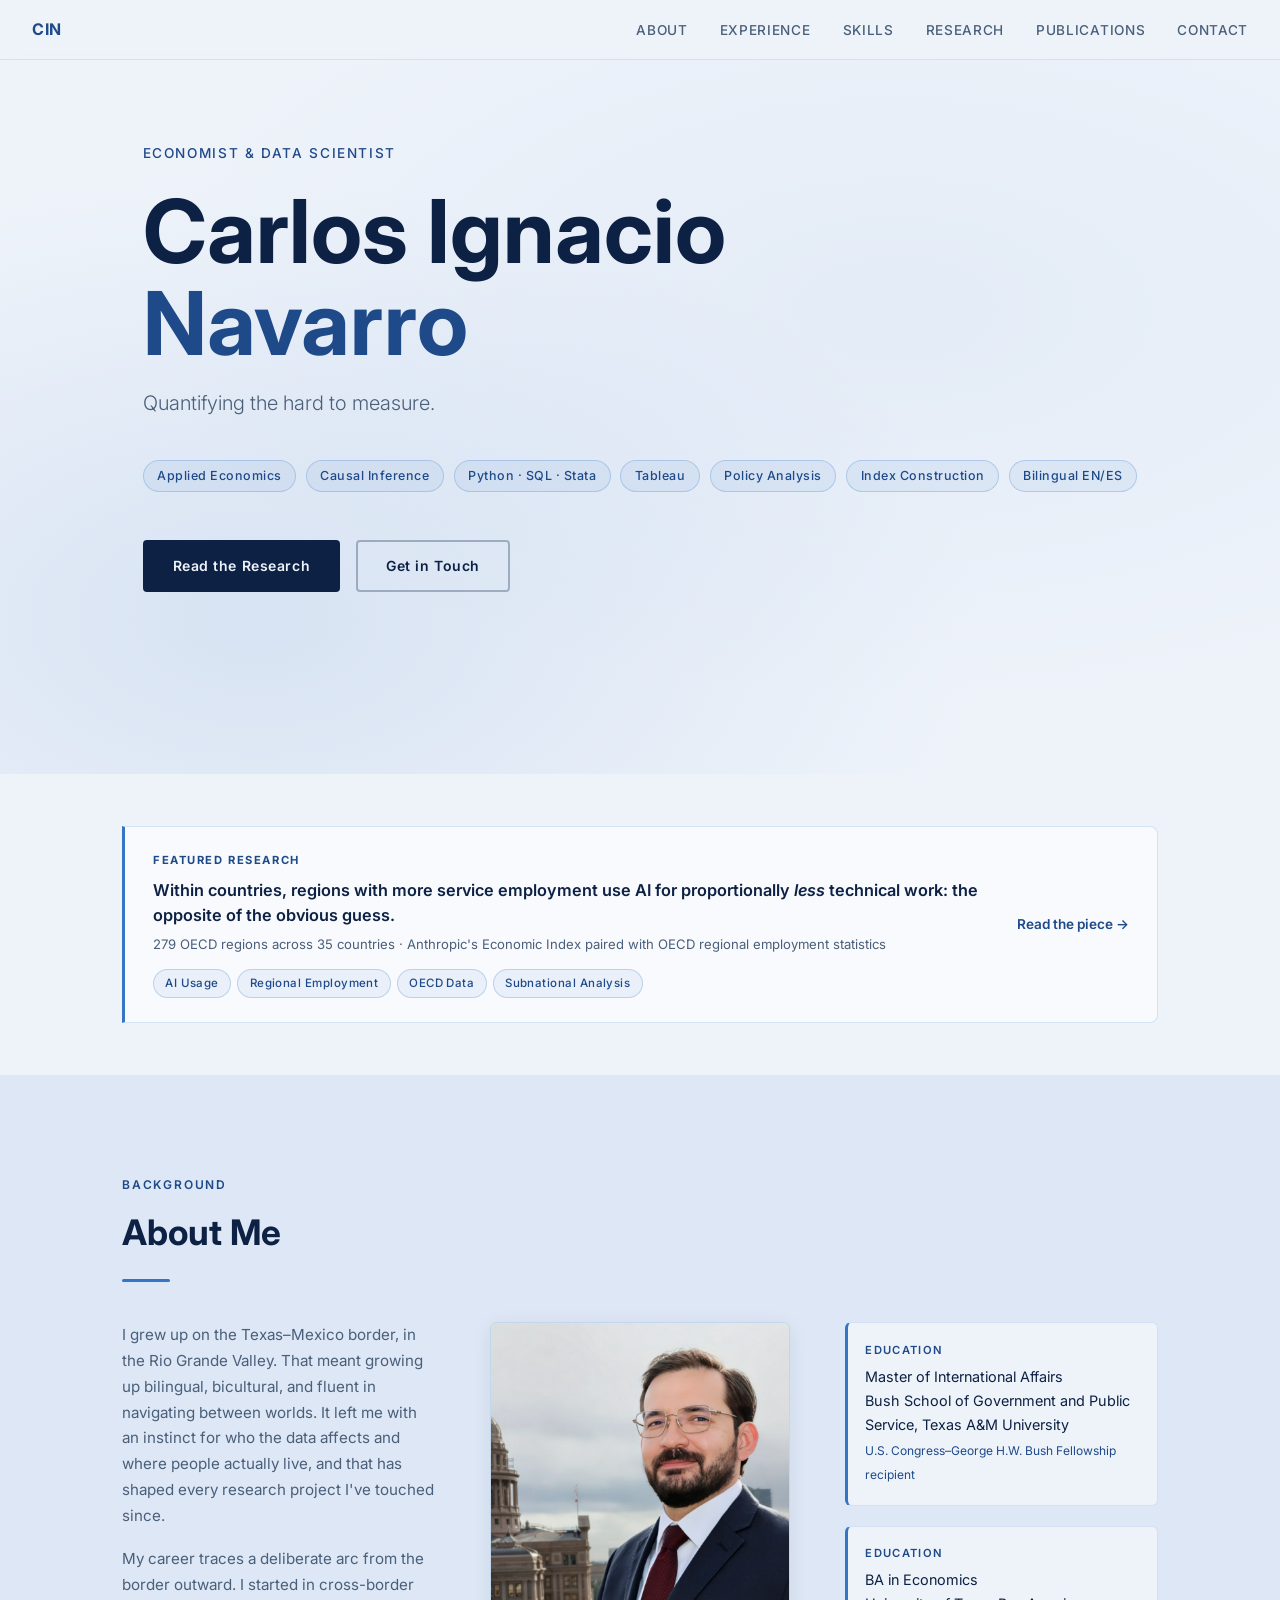
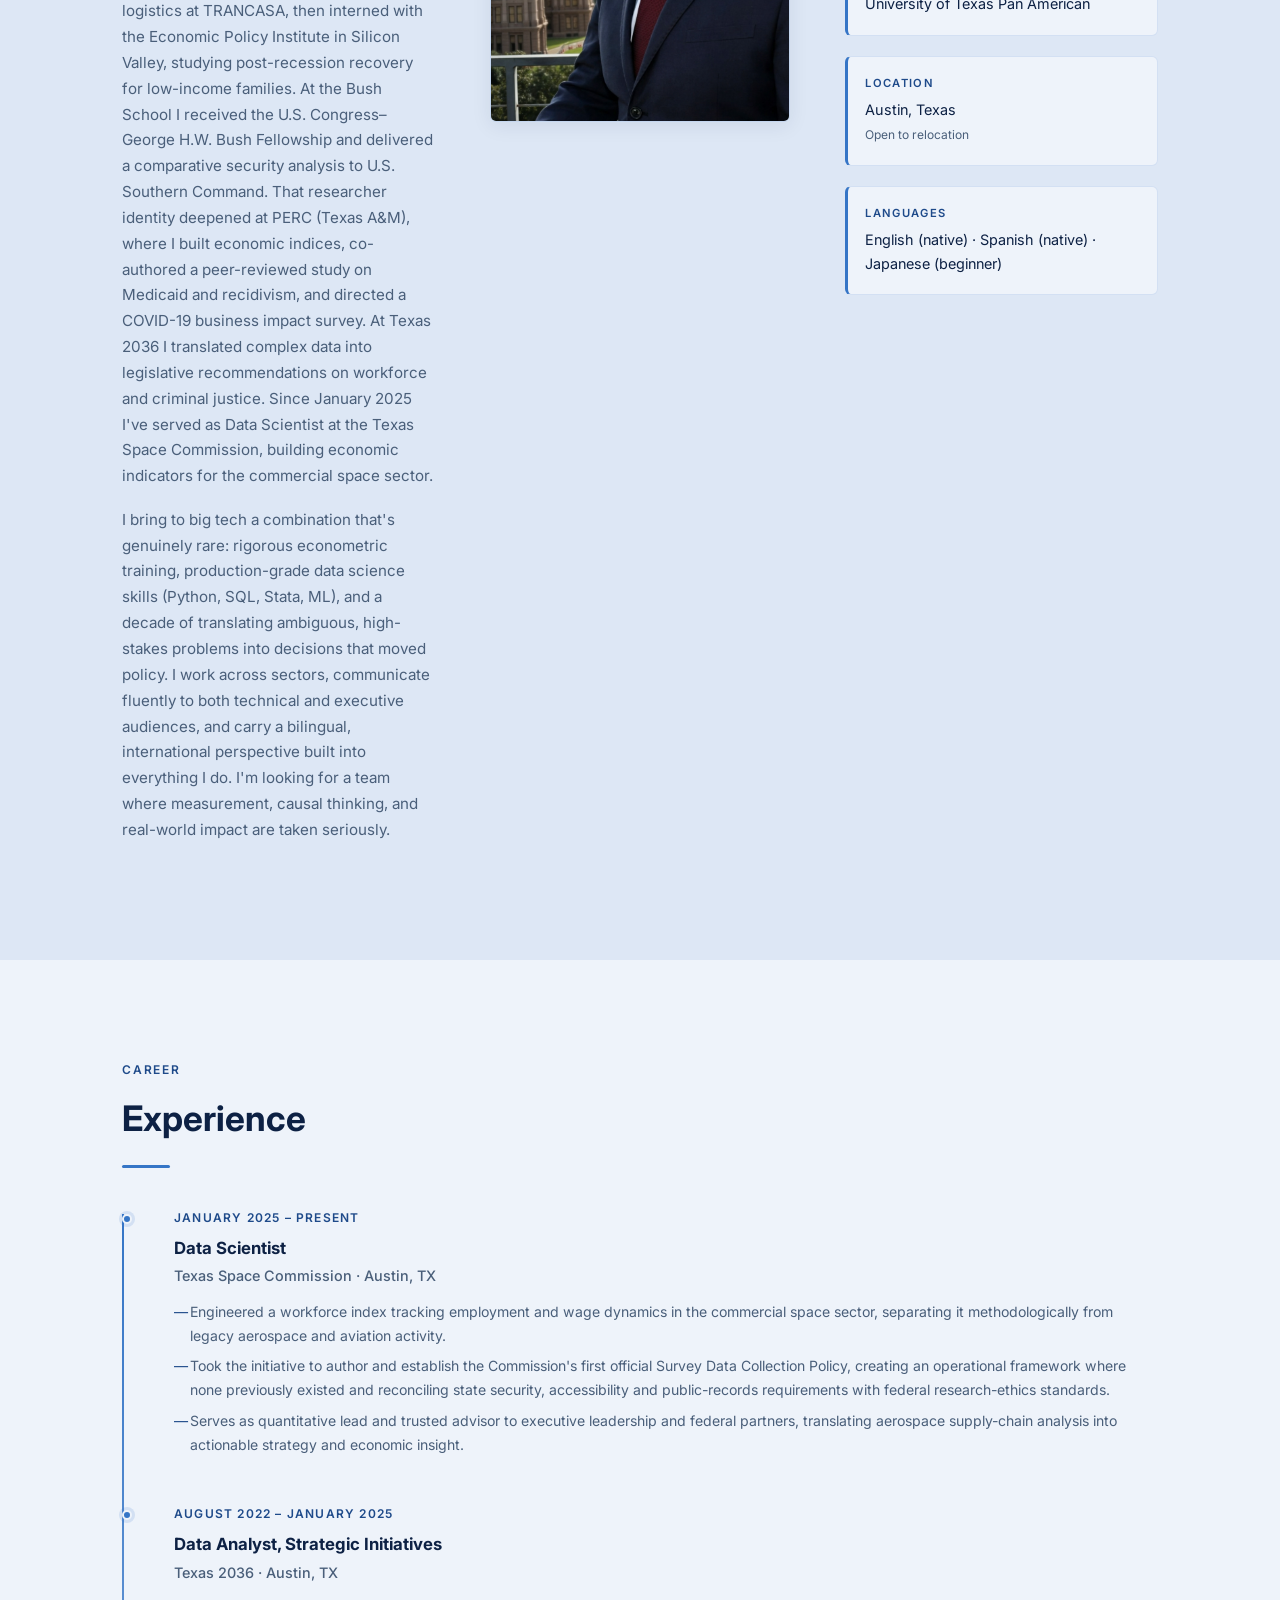
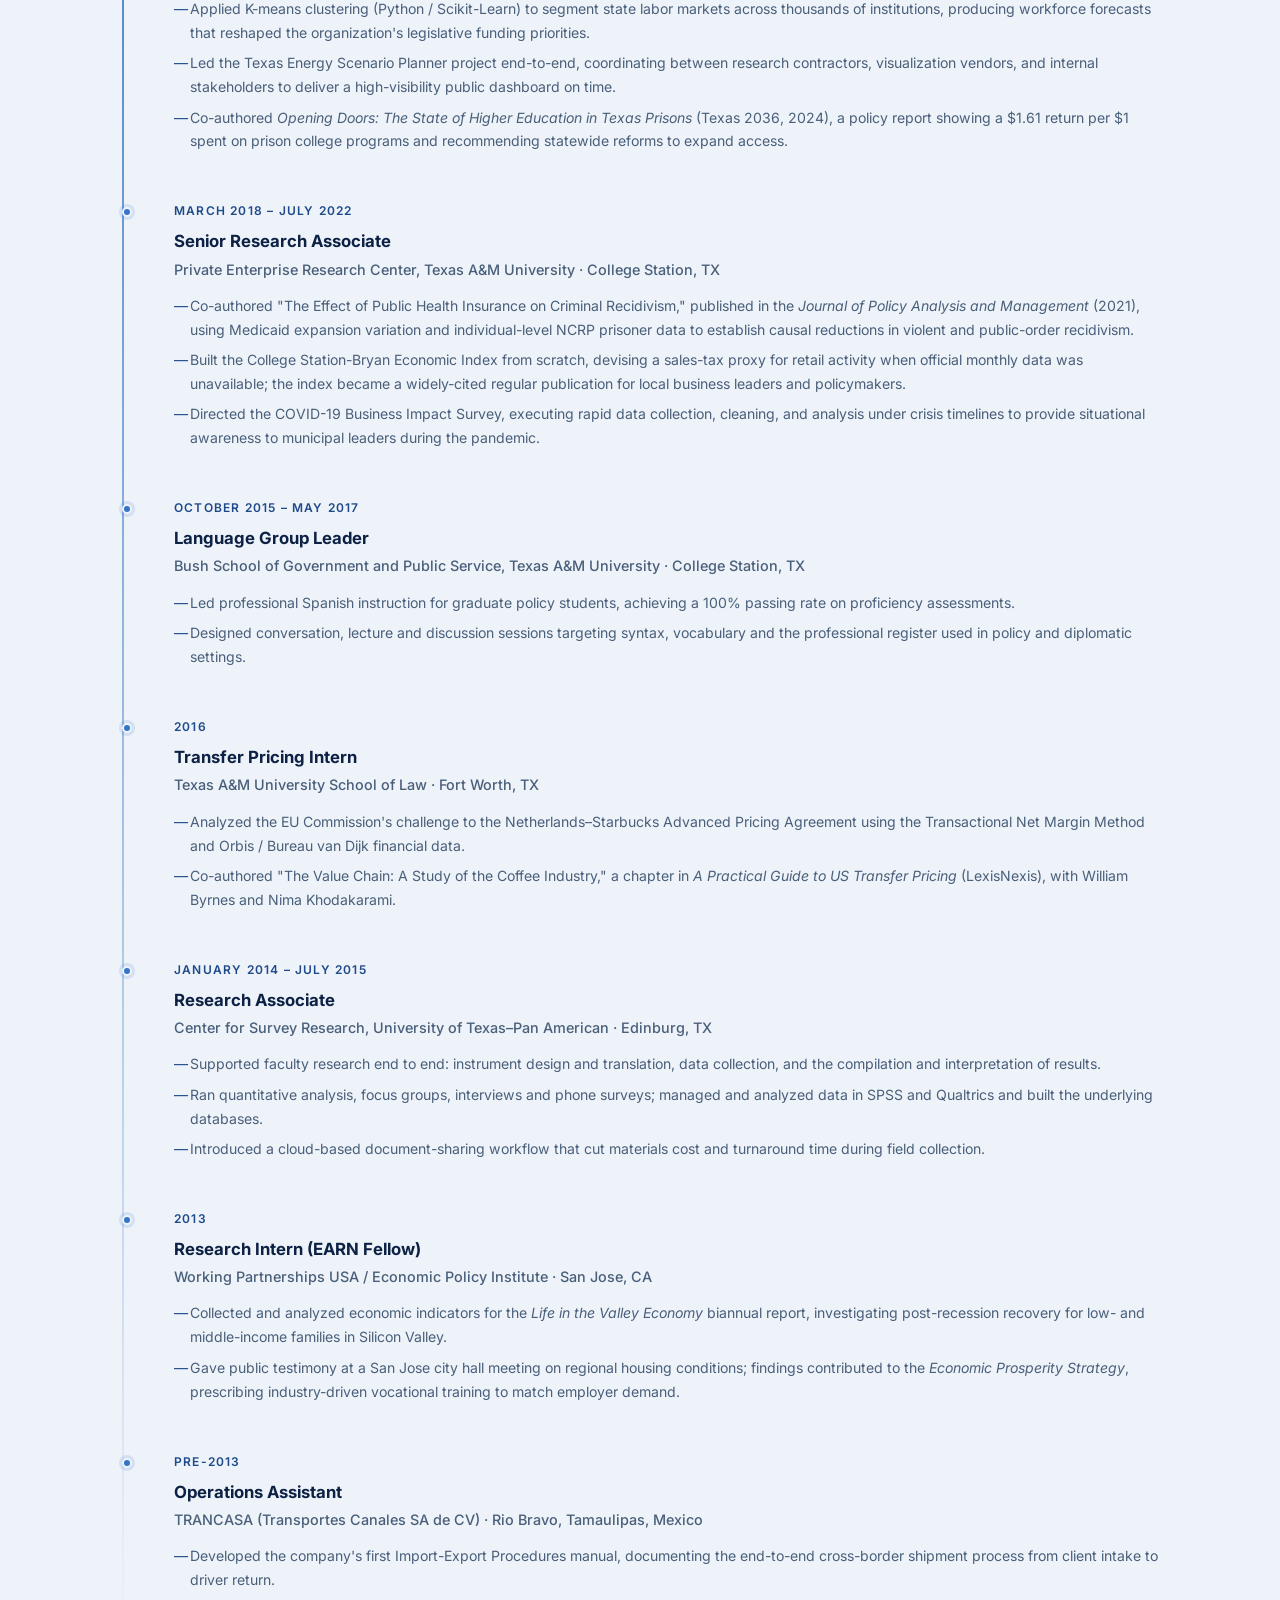
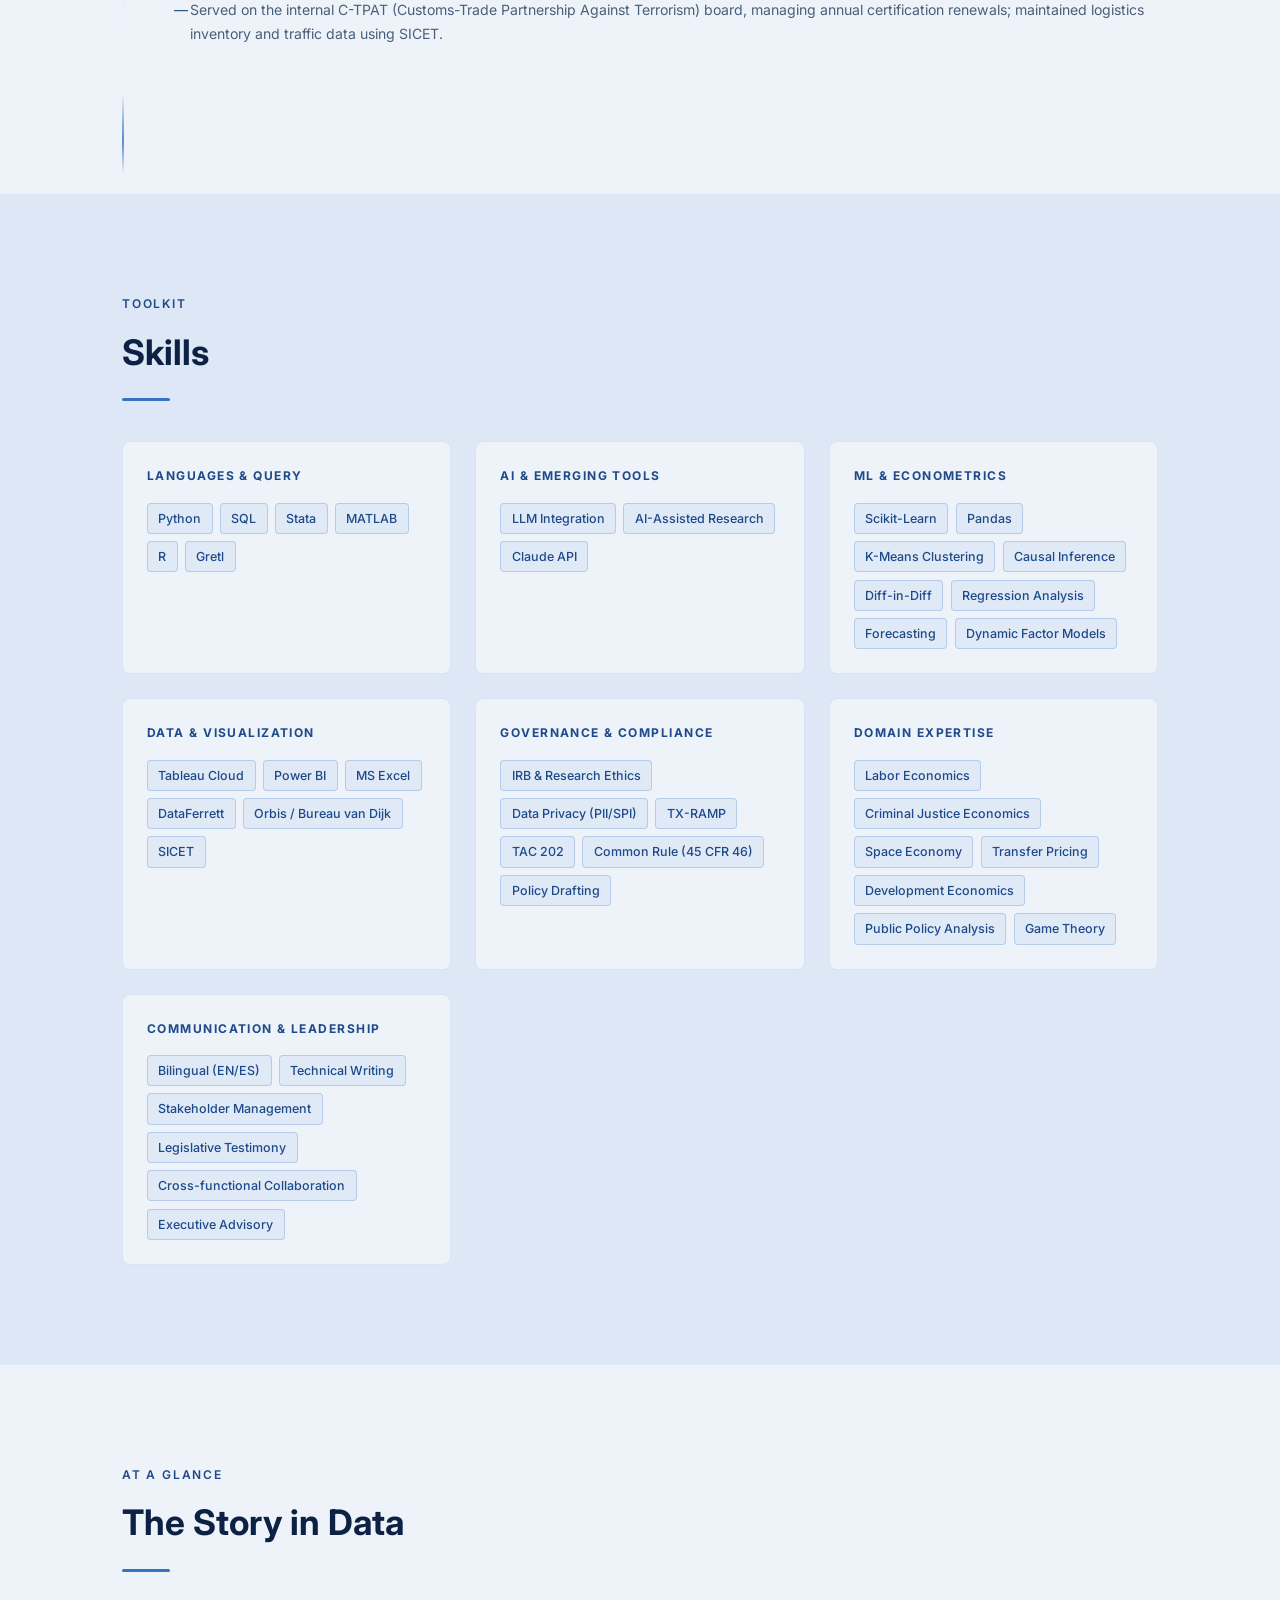
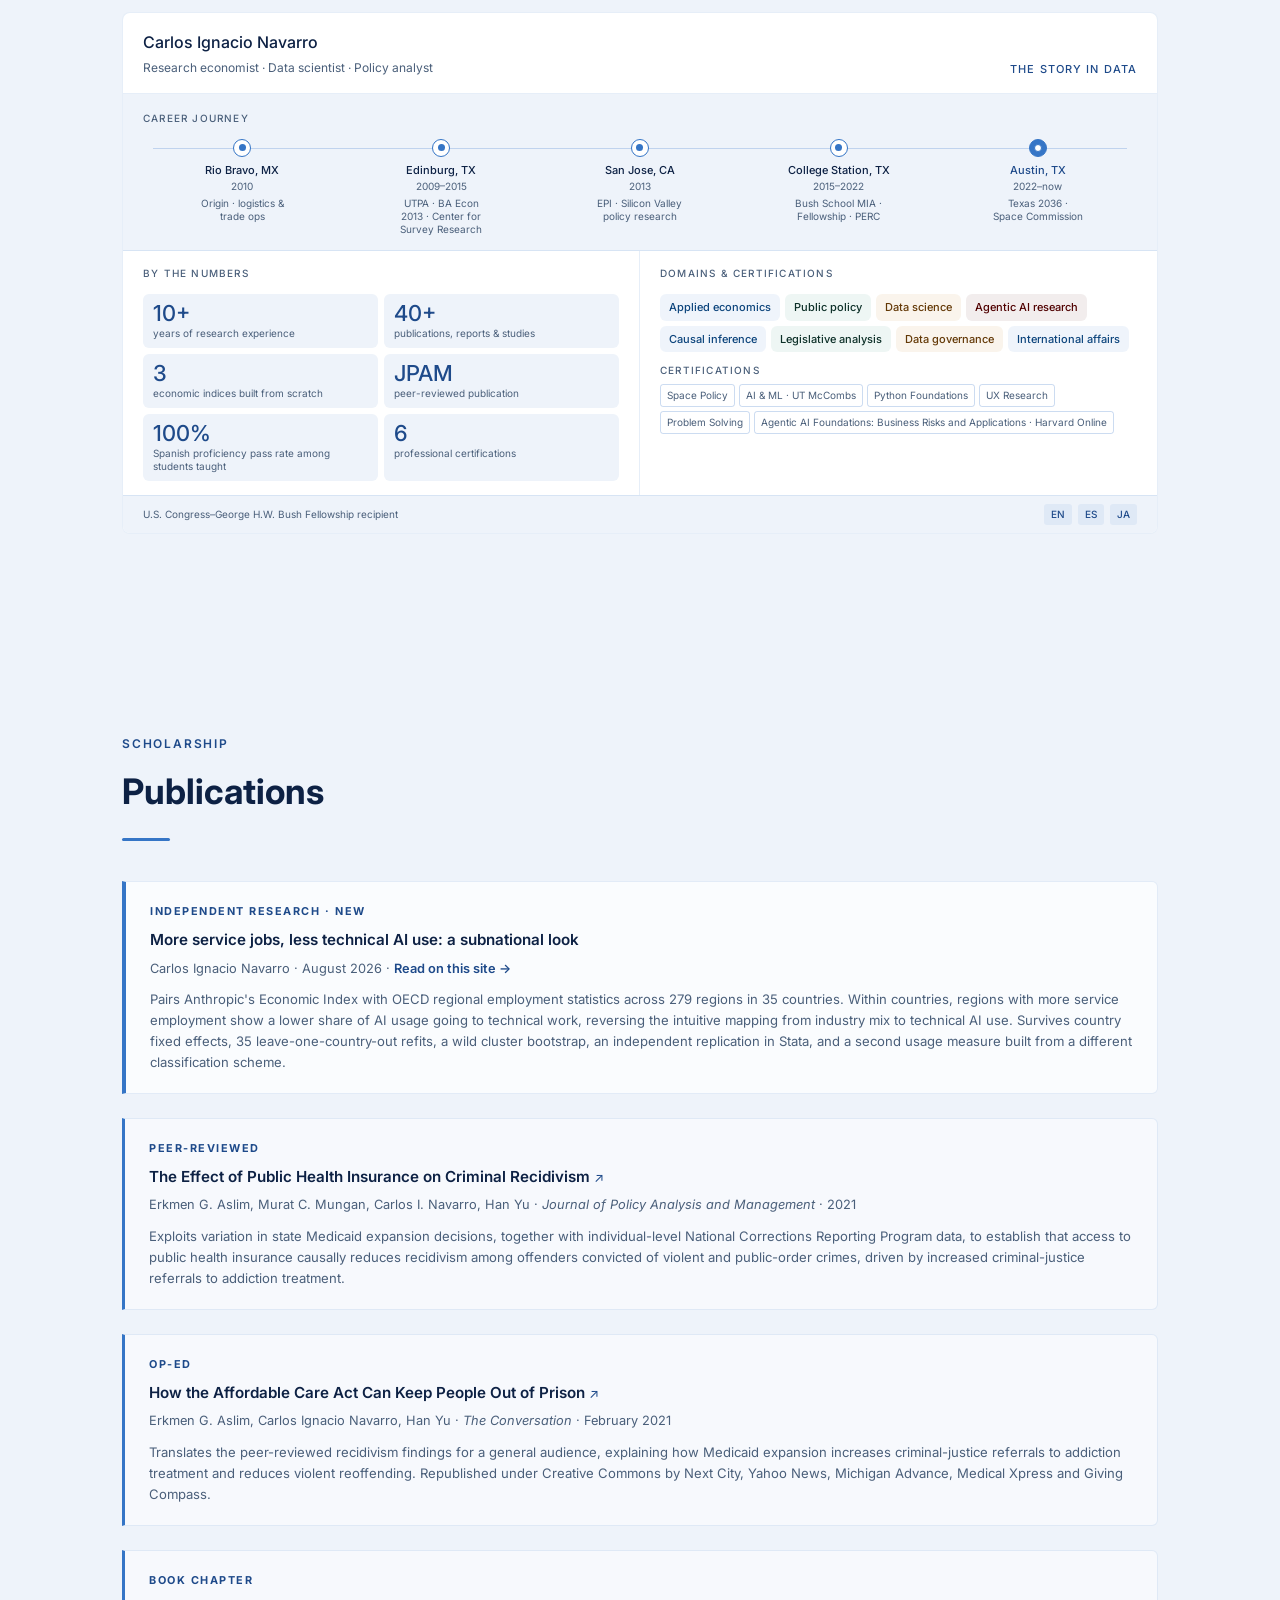
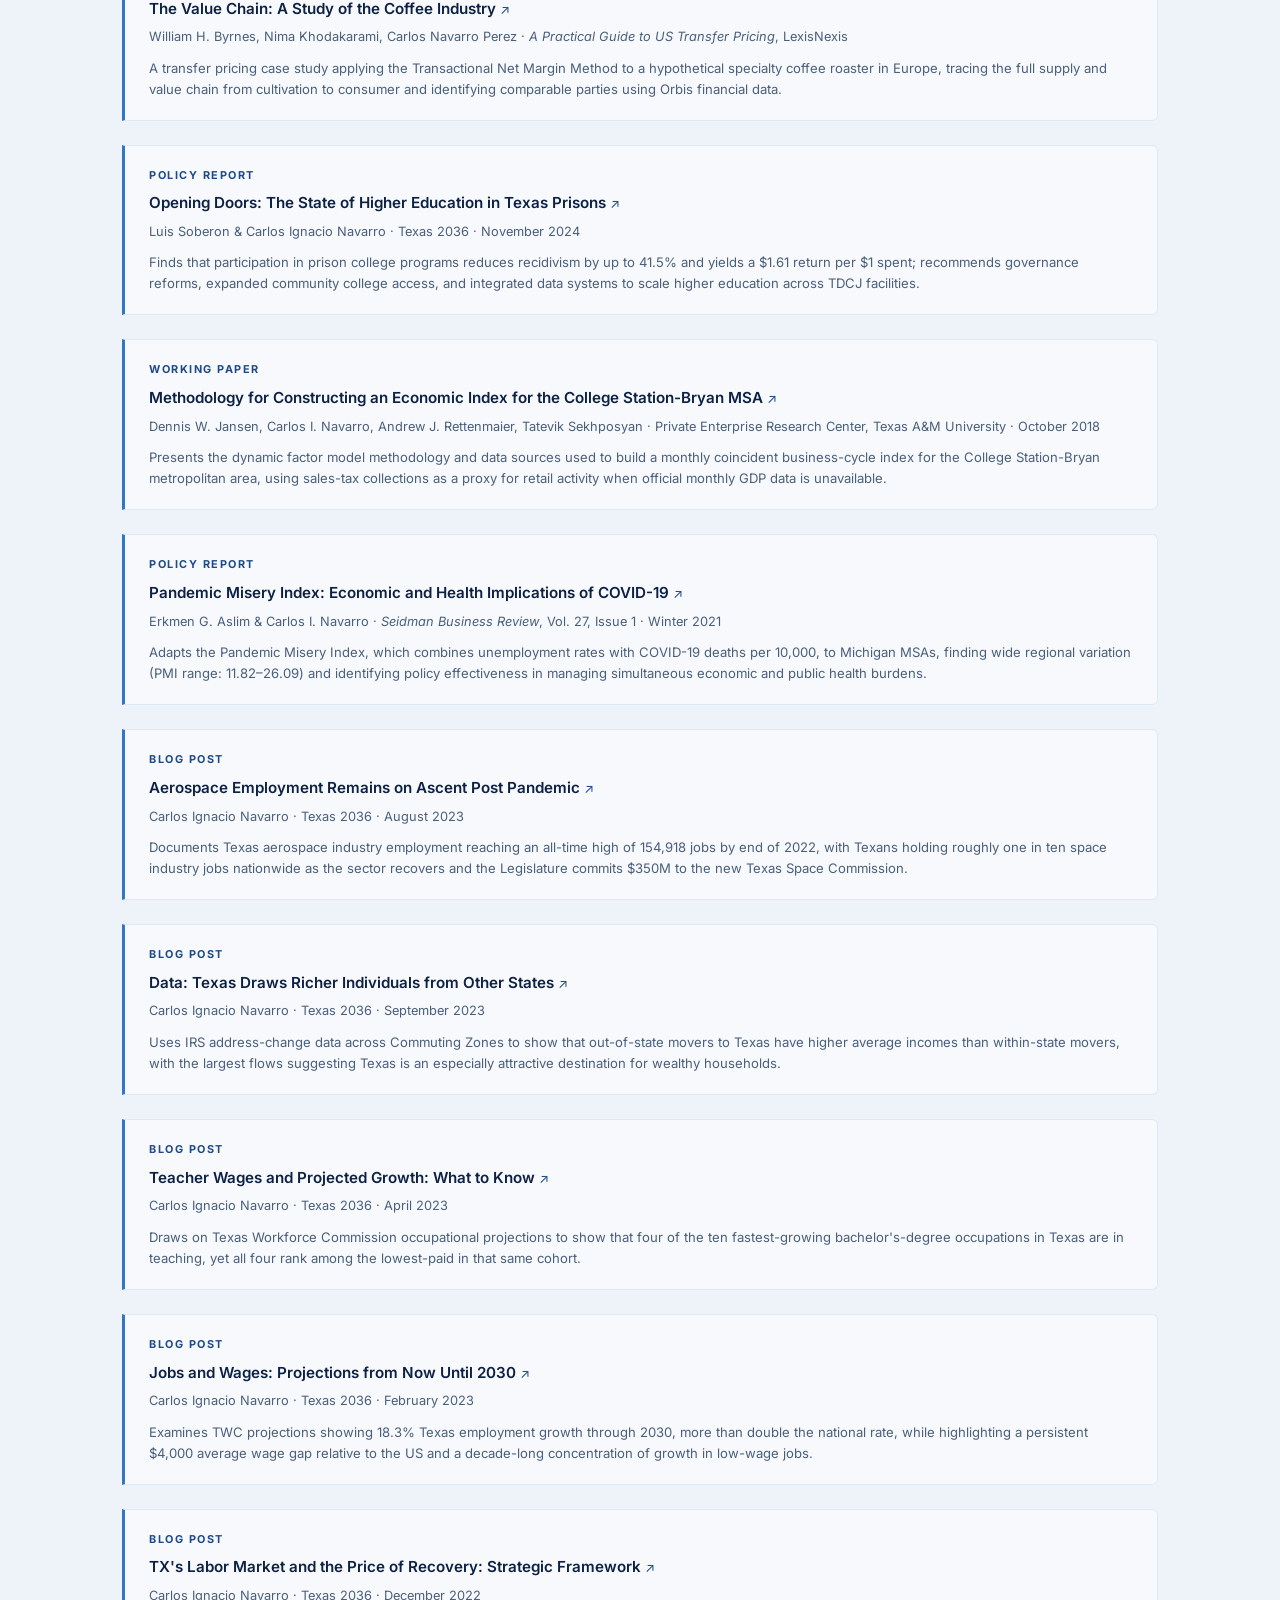
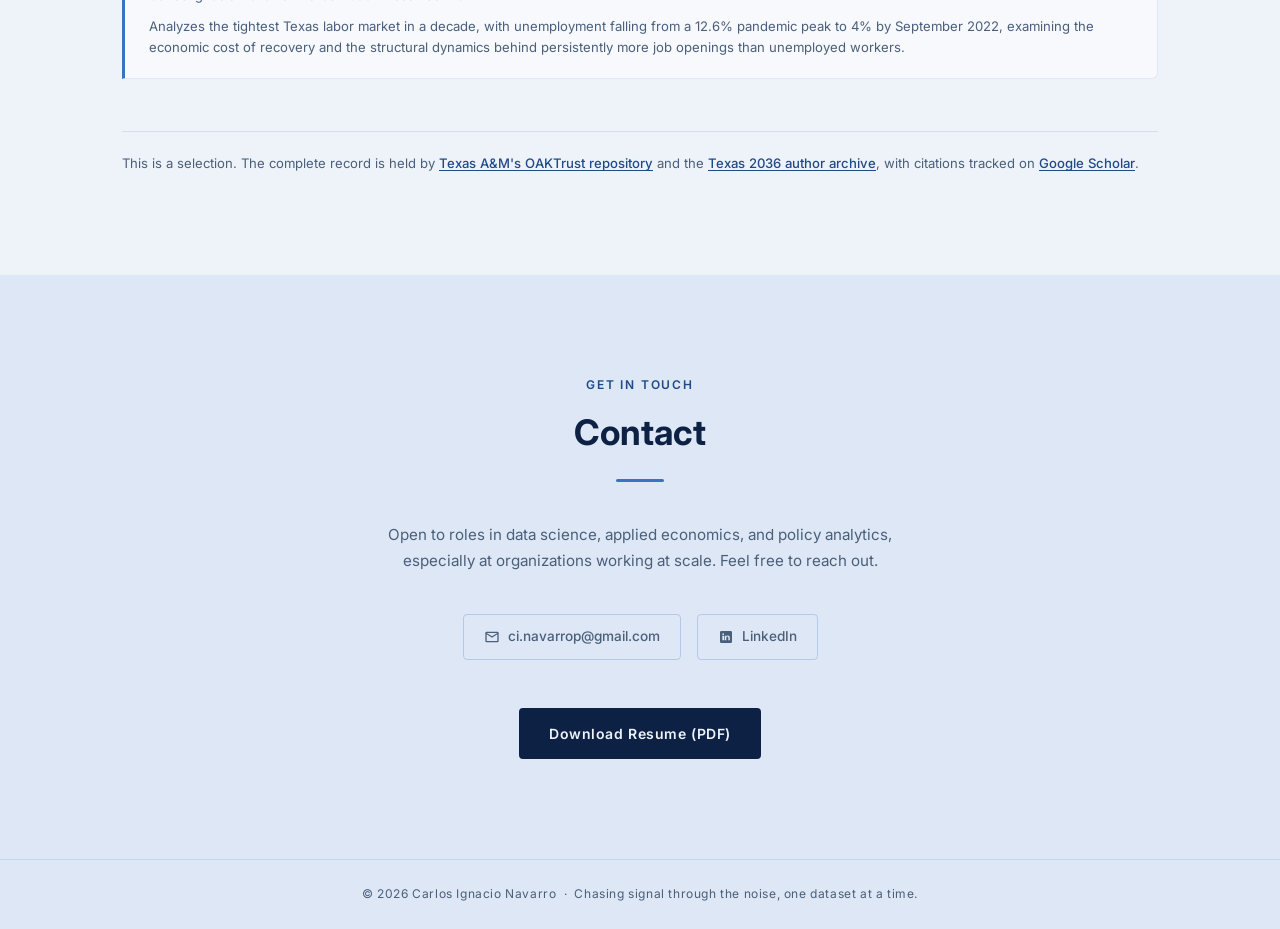
==== commit 9bb20079: "fixed TSWI index details from site and resume" ====
--- a/index.html
+++ b/index.html
@@ -604,7 +604,7 @@
           recidivism, and directed a COVID-19 business impact survey. At Texas 2036
           I translated complex data into legislative recommendations on workforce and
           criminal justice. Since January 2025 I've served as Data Scientist at the
-          Texas Space Commission, engineering the state's first space workforce index.
+          Texas Space Commission, building economic indicators for the commercial space sector.
         </p>
         <p>
           I bring to big tech a combination that's genuinely rare: rigorous econometric
@@ -657,9 +657,9 @@
         <div class="timeline-org">Texas Space Commission · Austin, TX</div>
         <div class="timeline-body">
           <ul>
-            <li>Engineered the Texas Space Workforce Index, the state's first high-fidelity economic indicator for the commercial space sector, validating 40% workforce growth since 2015 and quantifying a $132K average space wage premium (1.8× the state average).</li>
-            <li>Designed the agency's foundational data pipelines and authored internal governance directives, successfully harmonizing conflicting state security standards (TAC 202) with federal research ethics (Common Rule) to enable compliant survey research.</li>
-            <li>Serves as quantitative lead and trusted advisor to executive leadership and federal partners, translating aerospace supply-chain analysis into actionable investment strategy and legislative testimony.</li>
+            <li>Engineered a workforce index tracking employment and wage dynamics in the commercial space sector, separating it methodologically from legacy aerospace and aviation activity.</li>
+            <li>Took the initiative to author and establish the Commission's first official Survey Data Collection Policy, creating an operational framework where none previously existed and reconciling state security, accessibility and public-records requirements with federal research-ethics standards.</li>
+            <li>Serves as quantitative lead and trusted advisor to executive leadership and federal partners, translating aerospace supply-chain analysis into actionable strategy and economic insight.</li>
           </ul>
         </div>
       </div>
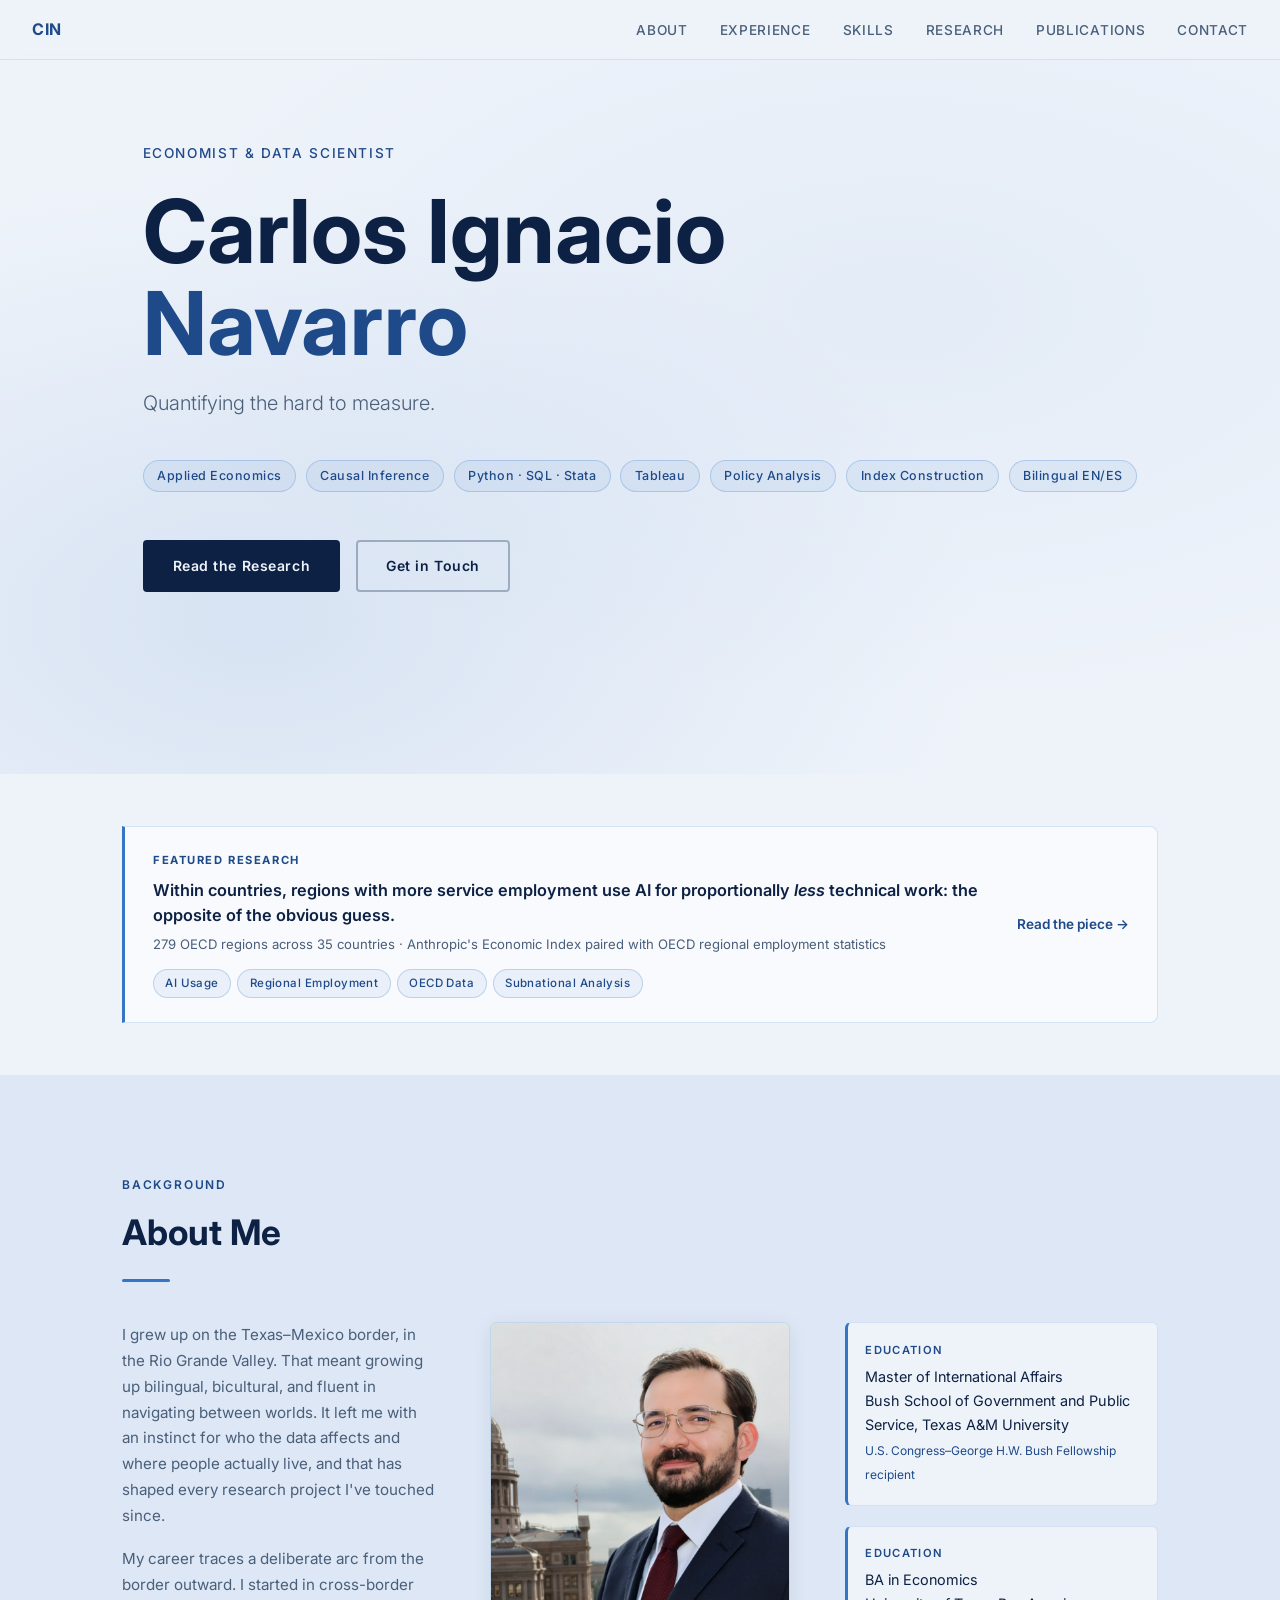
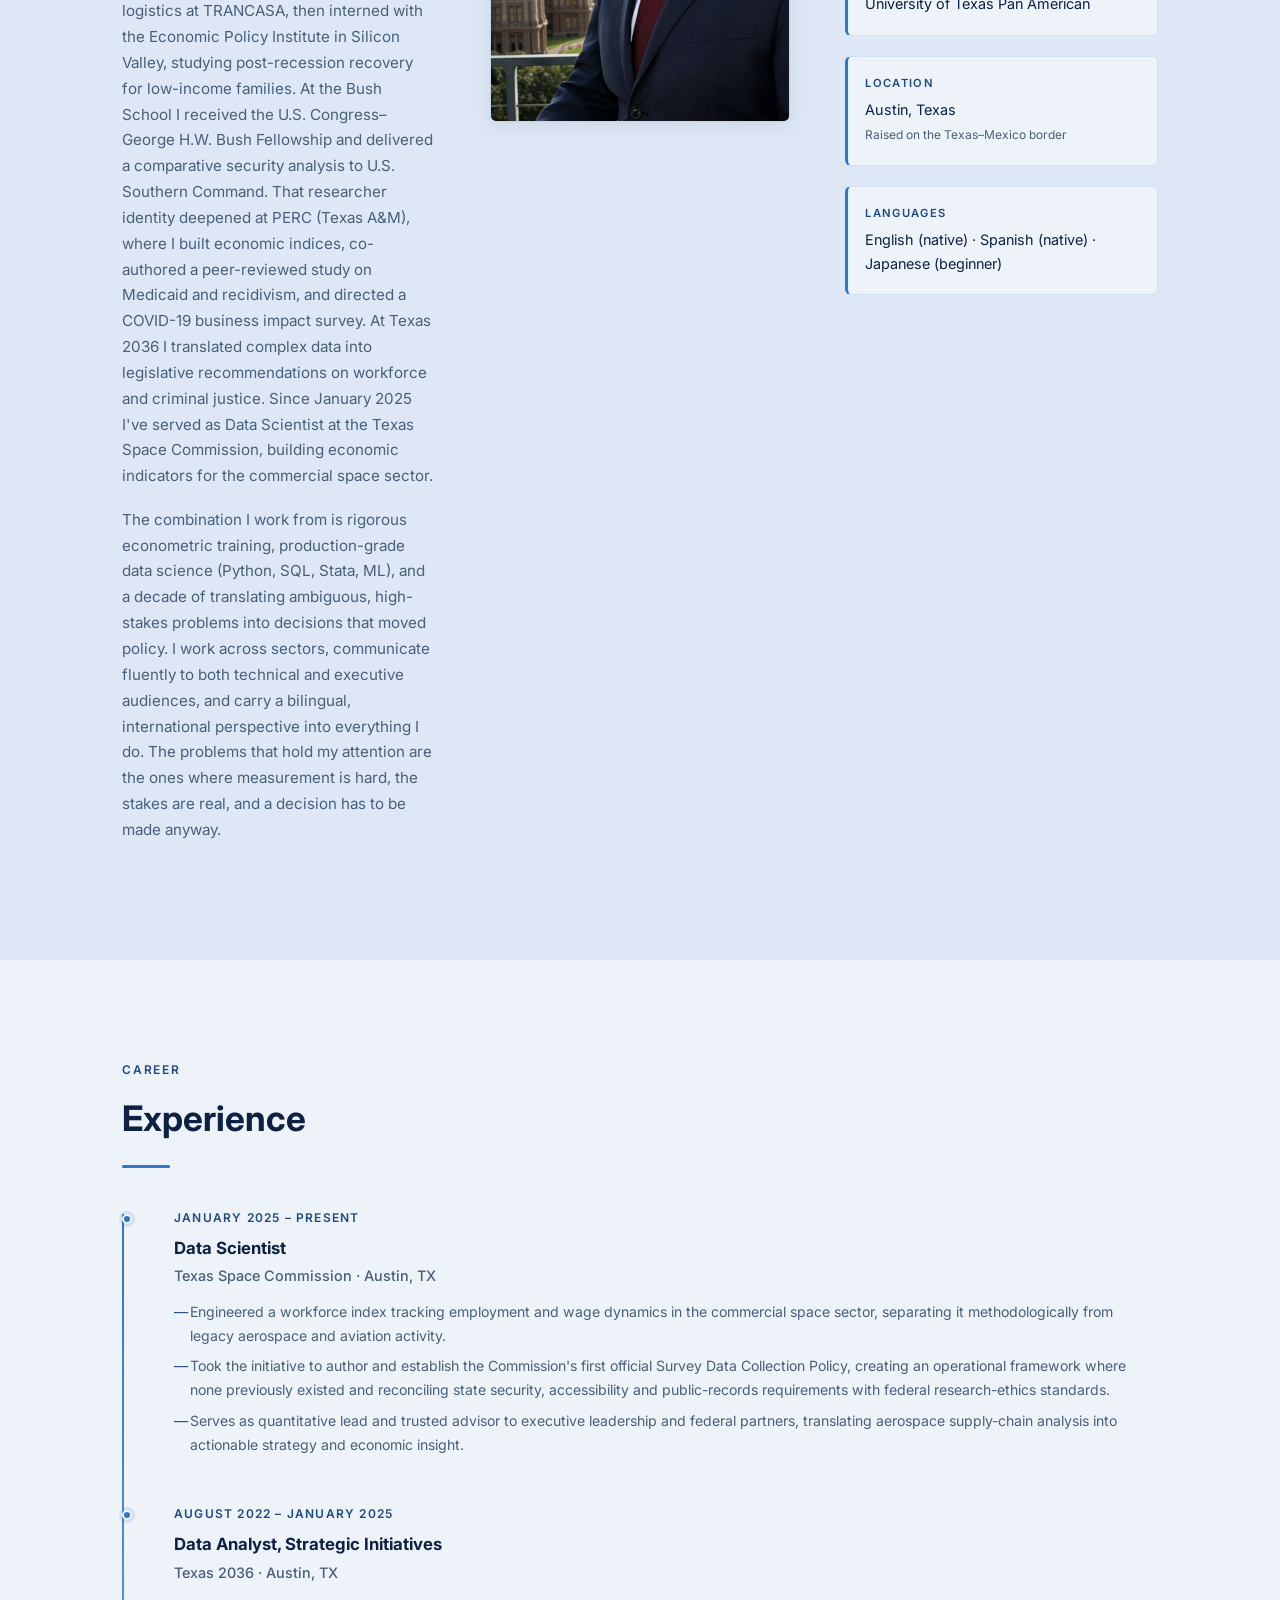
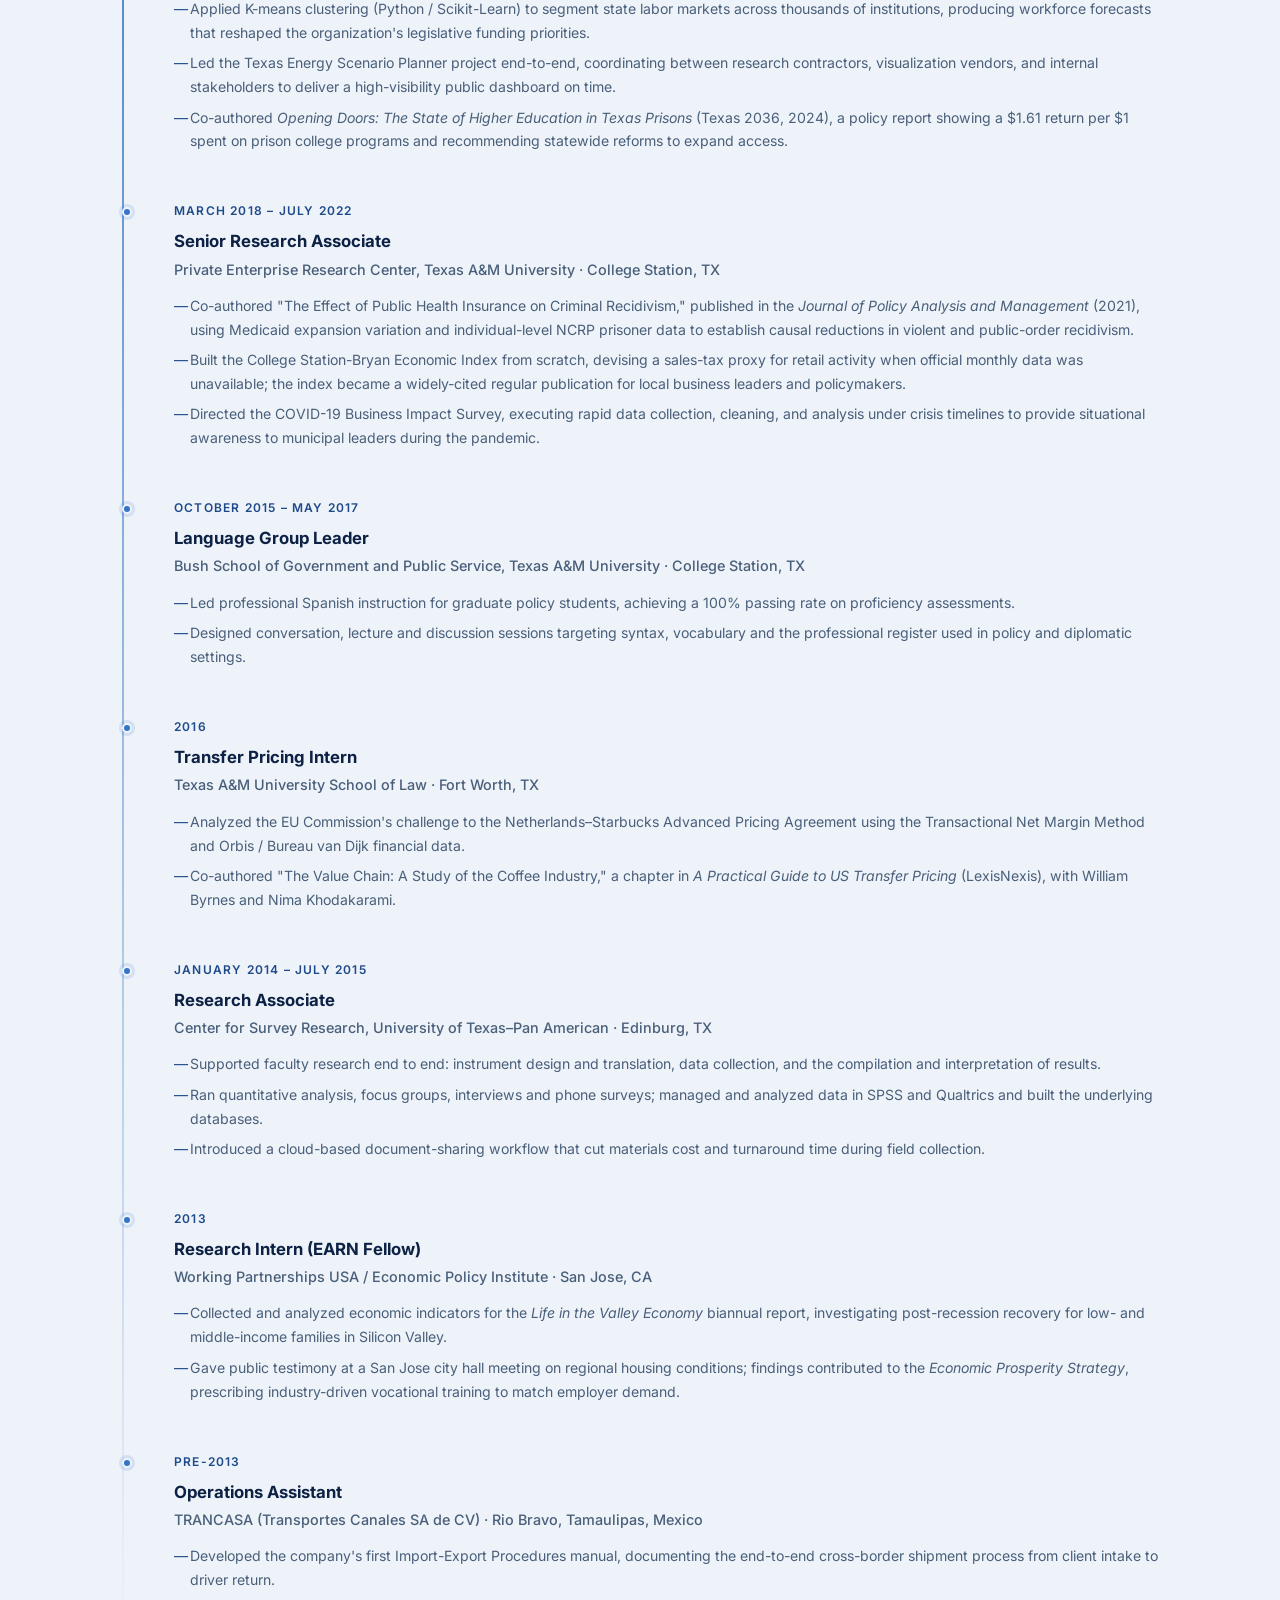
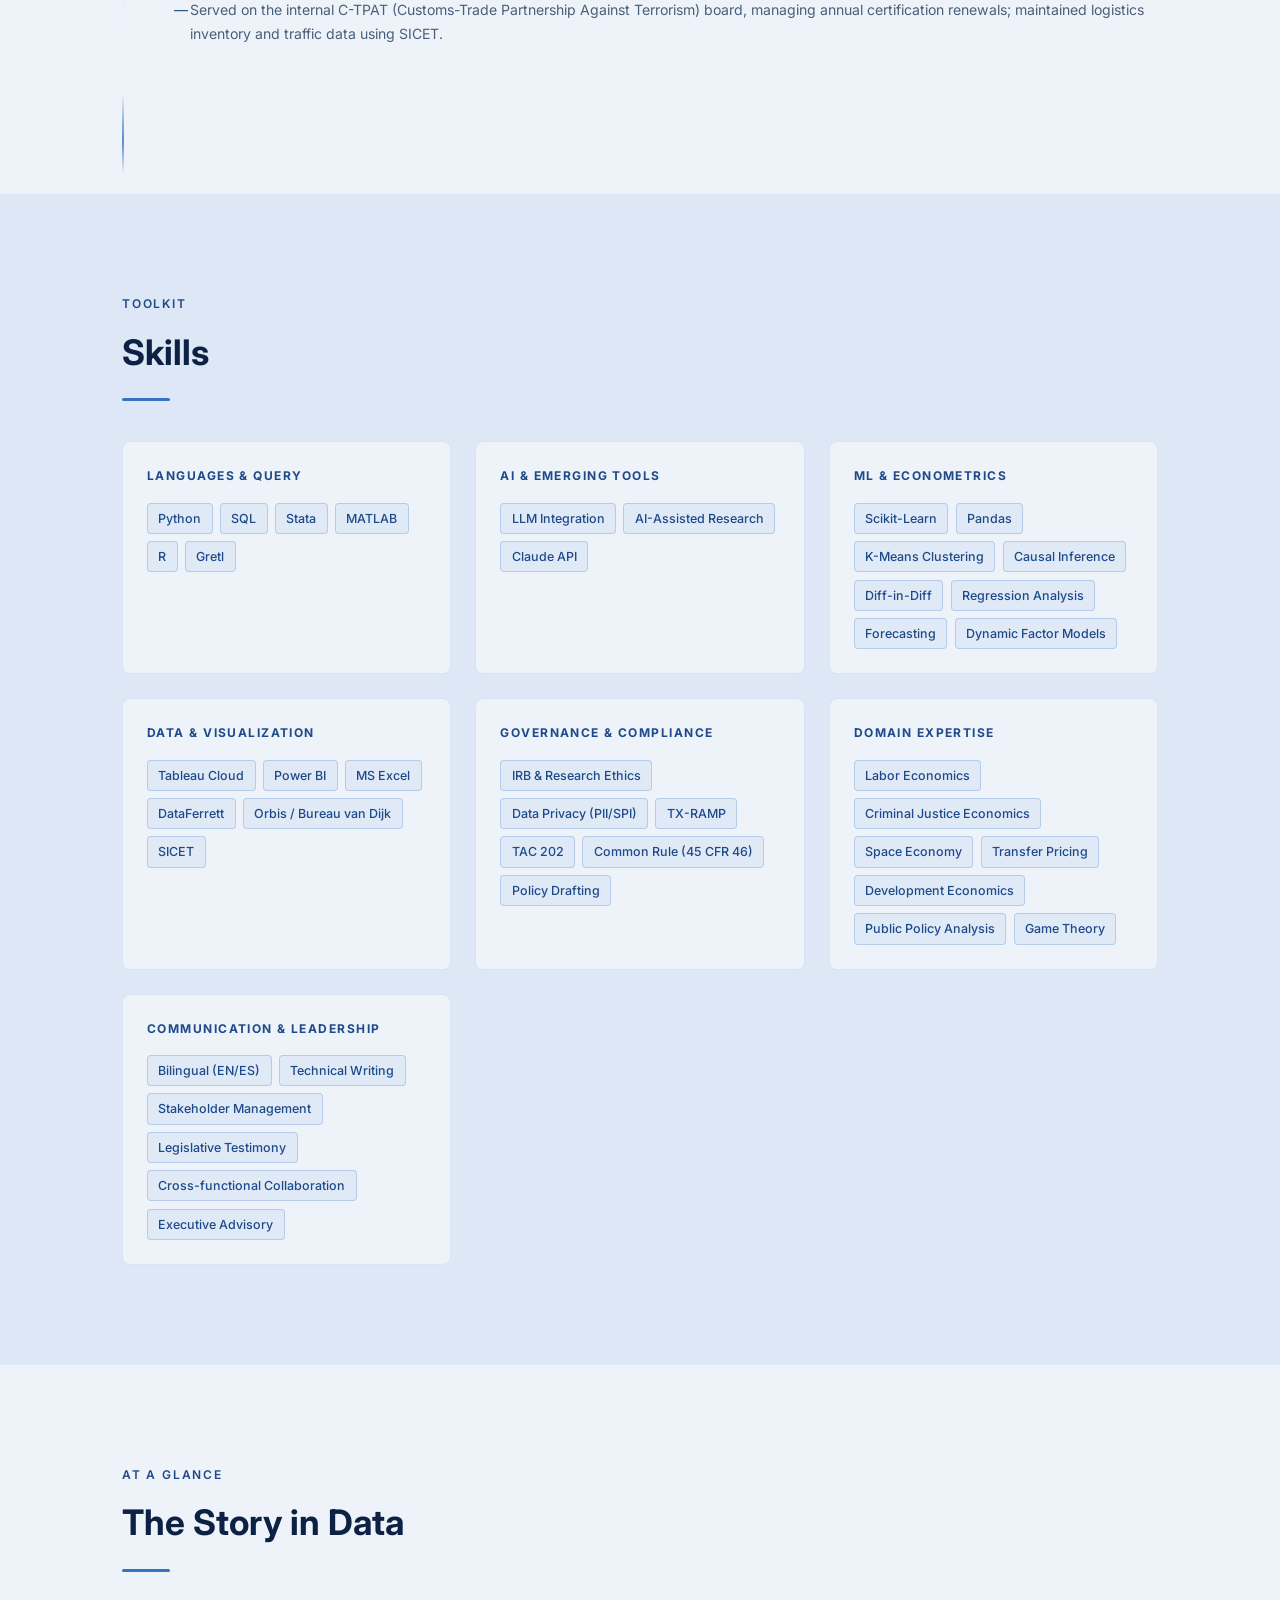
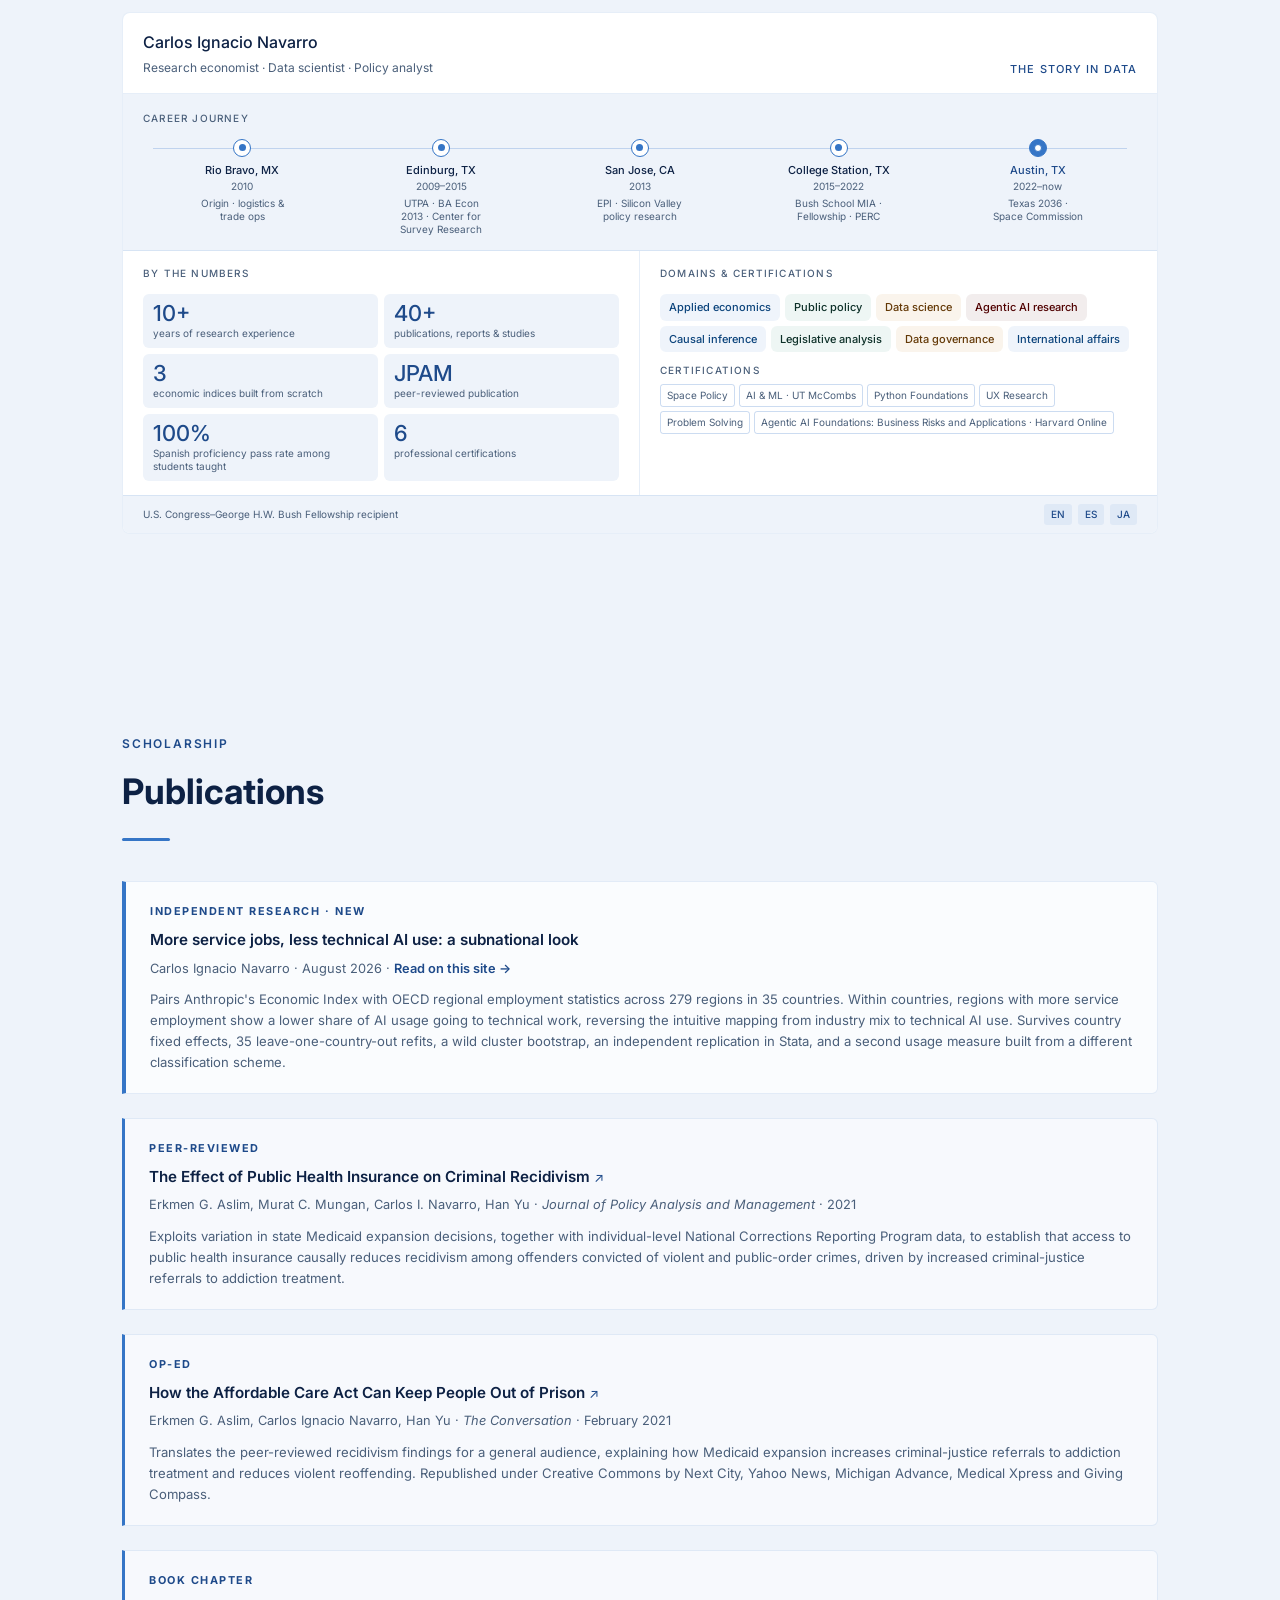
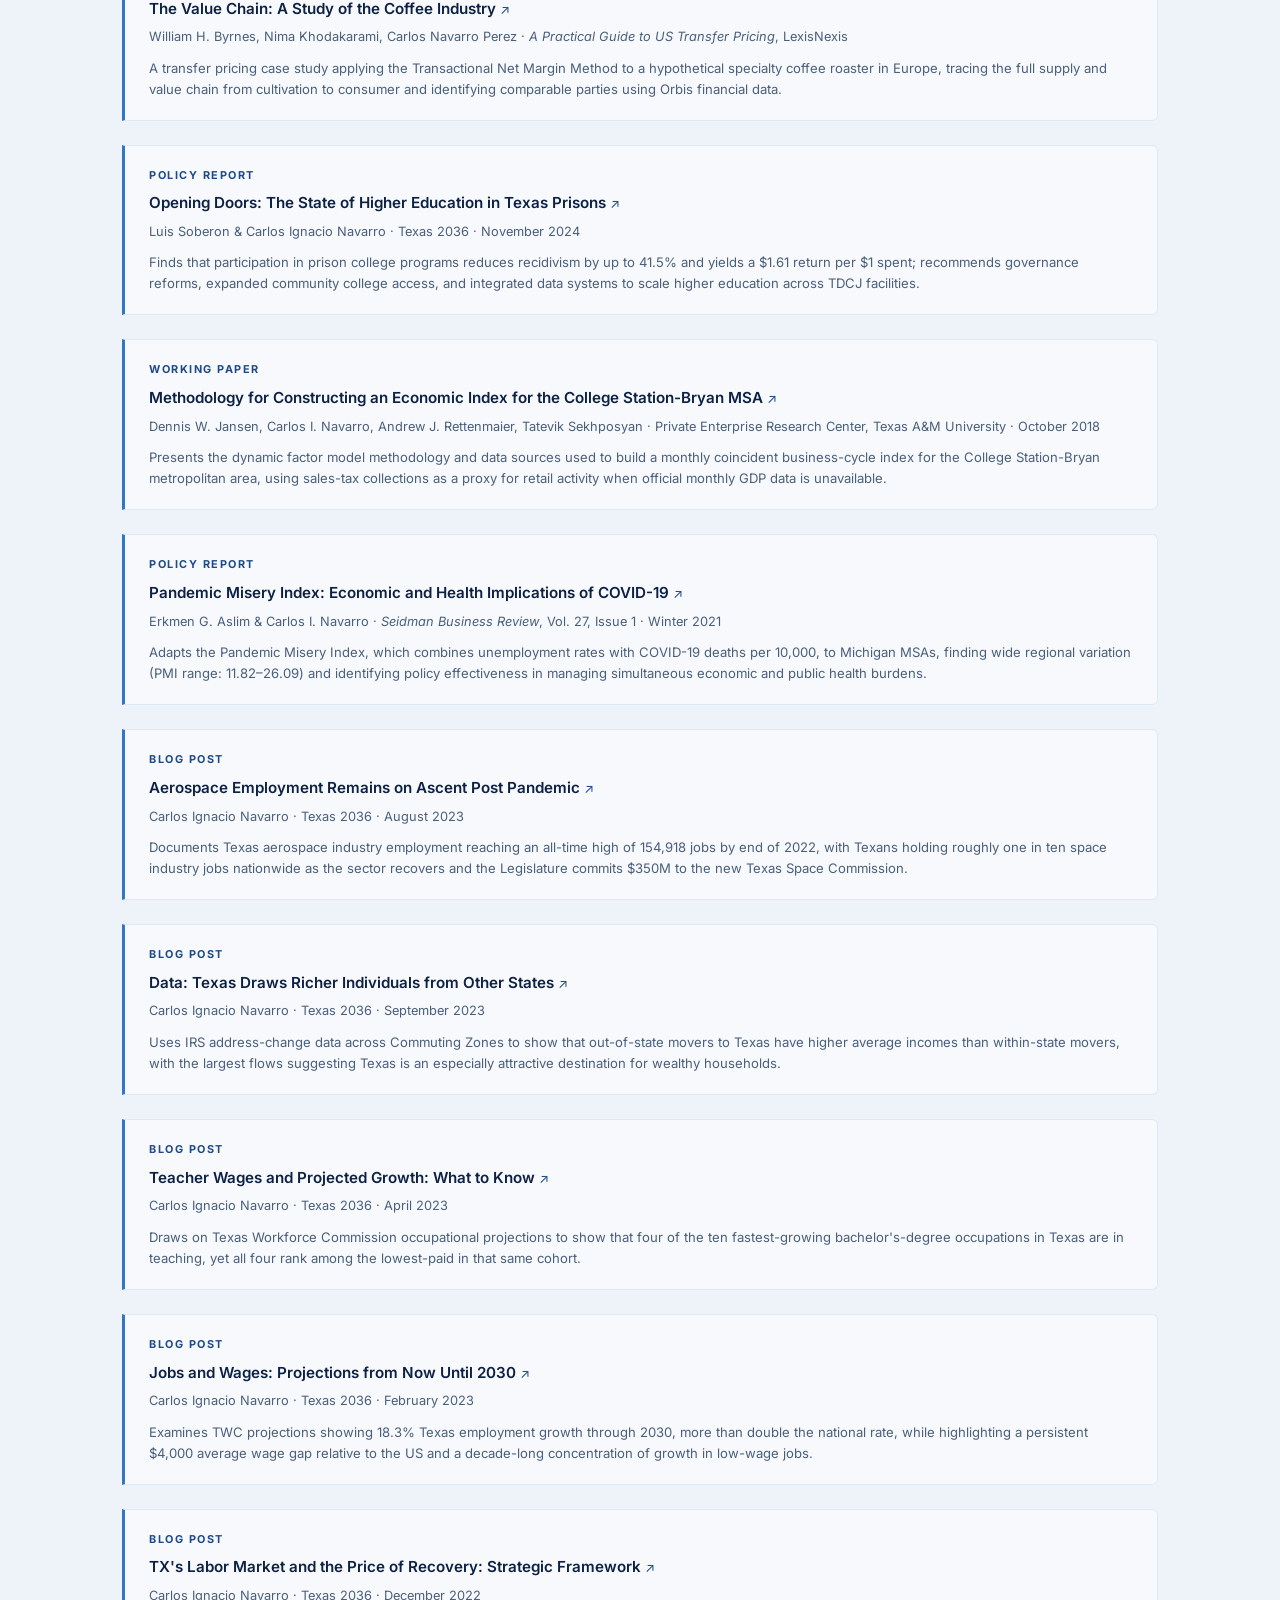
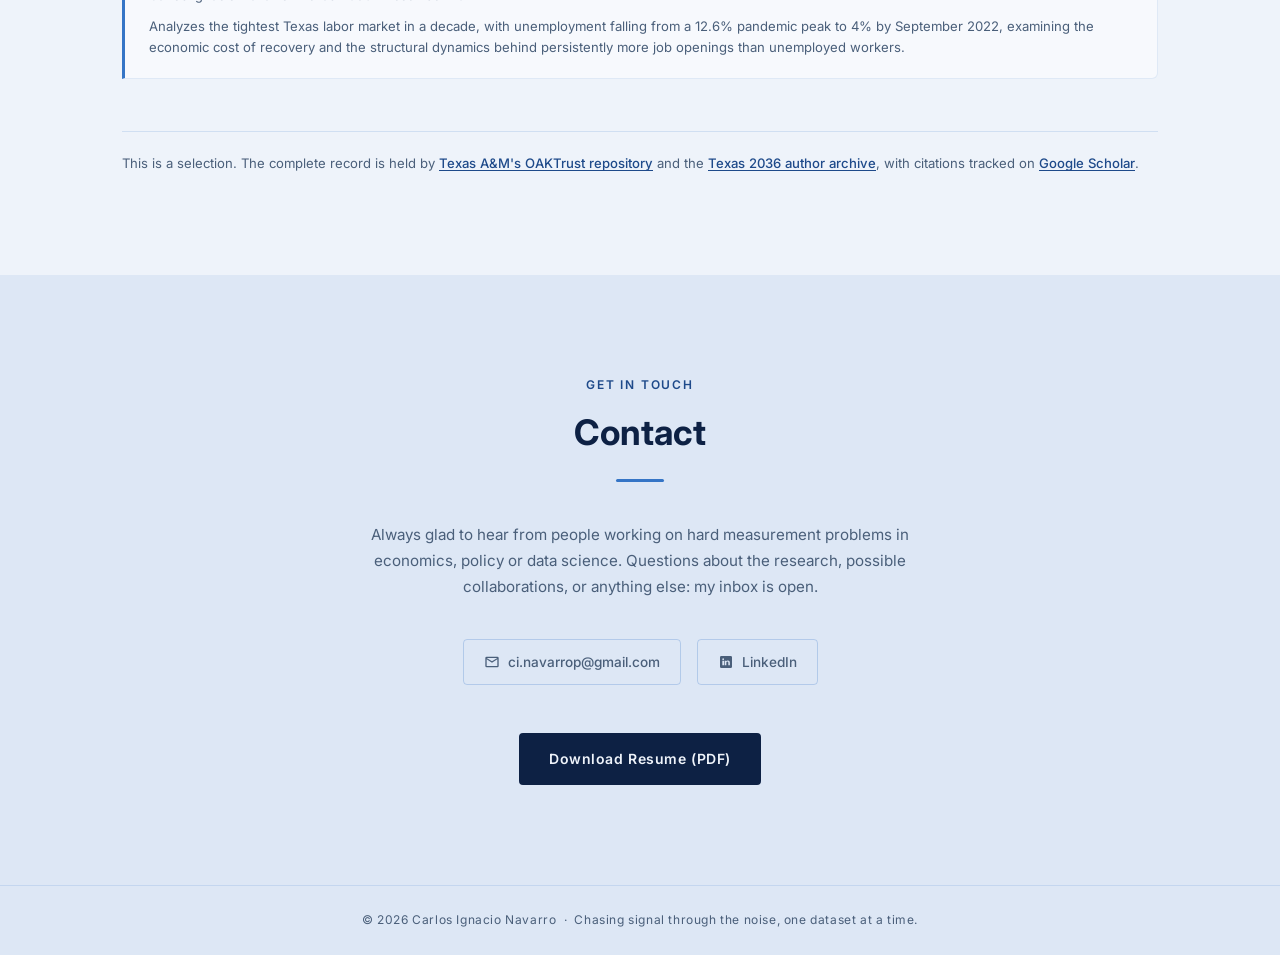
==== commit 20f2051e: "edit to bio" ====
--- a/index.html
+++ b/index.html
@@ -607,13 +607,13 @@
           Texas Space Commission, building economic indicators for the commercial space sector.
         </p>
         <p>
-          I bring to big tech a combination that's genuinely rare: rigorous econometric
-          training, production-grade data science skills (Python, SQL, Stata, ML), and
-          a decade of translating ambiguous, high-stakes problems into decisions that
-          moved policy. I work across sectors, communicate fluently to both technical
-          and executive audiences, and carry a bilingual, international perspective
-          built into everything I do. I'm looking for a team where measurement,
-          causal thinking, and real-world impact are taken seriously.
+          The combination I work from is rigorous econometric training, production-grade
+          data science (Python, SQL, Stata, ML), and a decade of translating ambiguous,
+          high-stakes problems into decisions that moved policy. I work across sectors,
+          communicate fluently to both technical and executive audiences, and carry a
+          bilingual, international perspective into everything I do. The problems that
+          hold my attention are the ones where measurement is hard, the stakes are real,
+          and a decision has to be made anyway.
         </p>
       </div>
       <div class="about-photo">
@@ -632,7 +632,7 @@
         </div>
         <div class="fact-card">
           <div class="fact-label">Location</div>
-          <div class="fact-value">Austin, Texas<br><small style="color:var(--text-secondary)">Open to relocation</small></div>
+          <div class="fact-value">Austin, Texas<br><small style="color:var(--text-secondary)">Raised on the Texas–Mexico border</small></div>
         </div>
         <div class="fact-card">
           <div class="fact-label">Languages</div>
@@ -1172,8 +1172,9 @@
       <h2 class="section-title">Contact</h2>
       <div class="section-divider"></div>
       <p class="contact-tagline">
-        Open to roles in data science, applied economics, and policy analytics,
-        especially at organizations working at scale. Feel free to reach out.
+        Always glad to hear from people working on hard measurement problems in
+        economics, policy or data science. Questions about the research, possible
+        collaborations, or anything else: my inbox is open.
       </p>
       <div class="contact-links">
         <a href="mailto:ci.navarrop@gmail.com" class="contact-link">
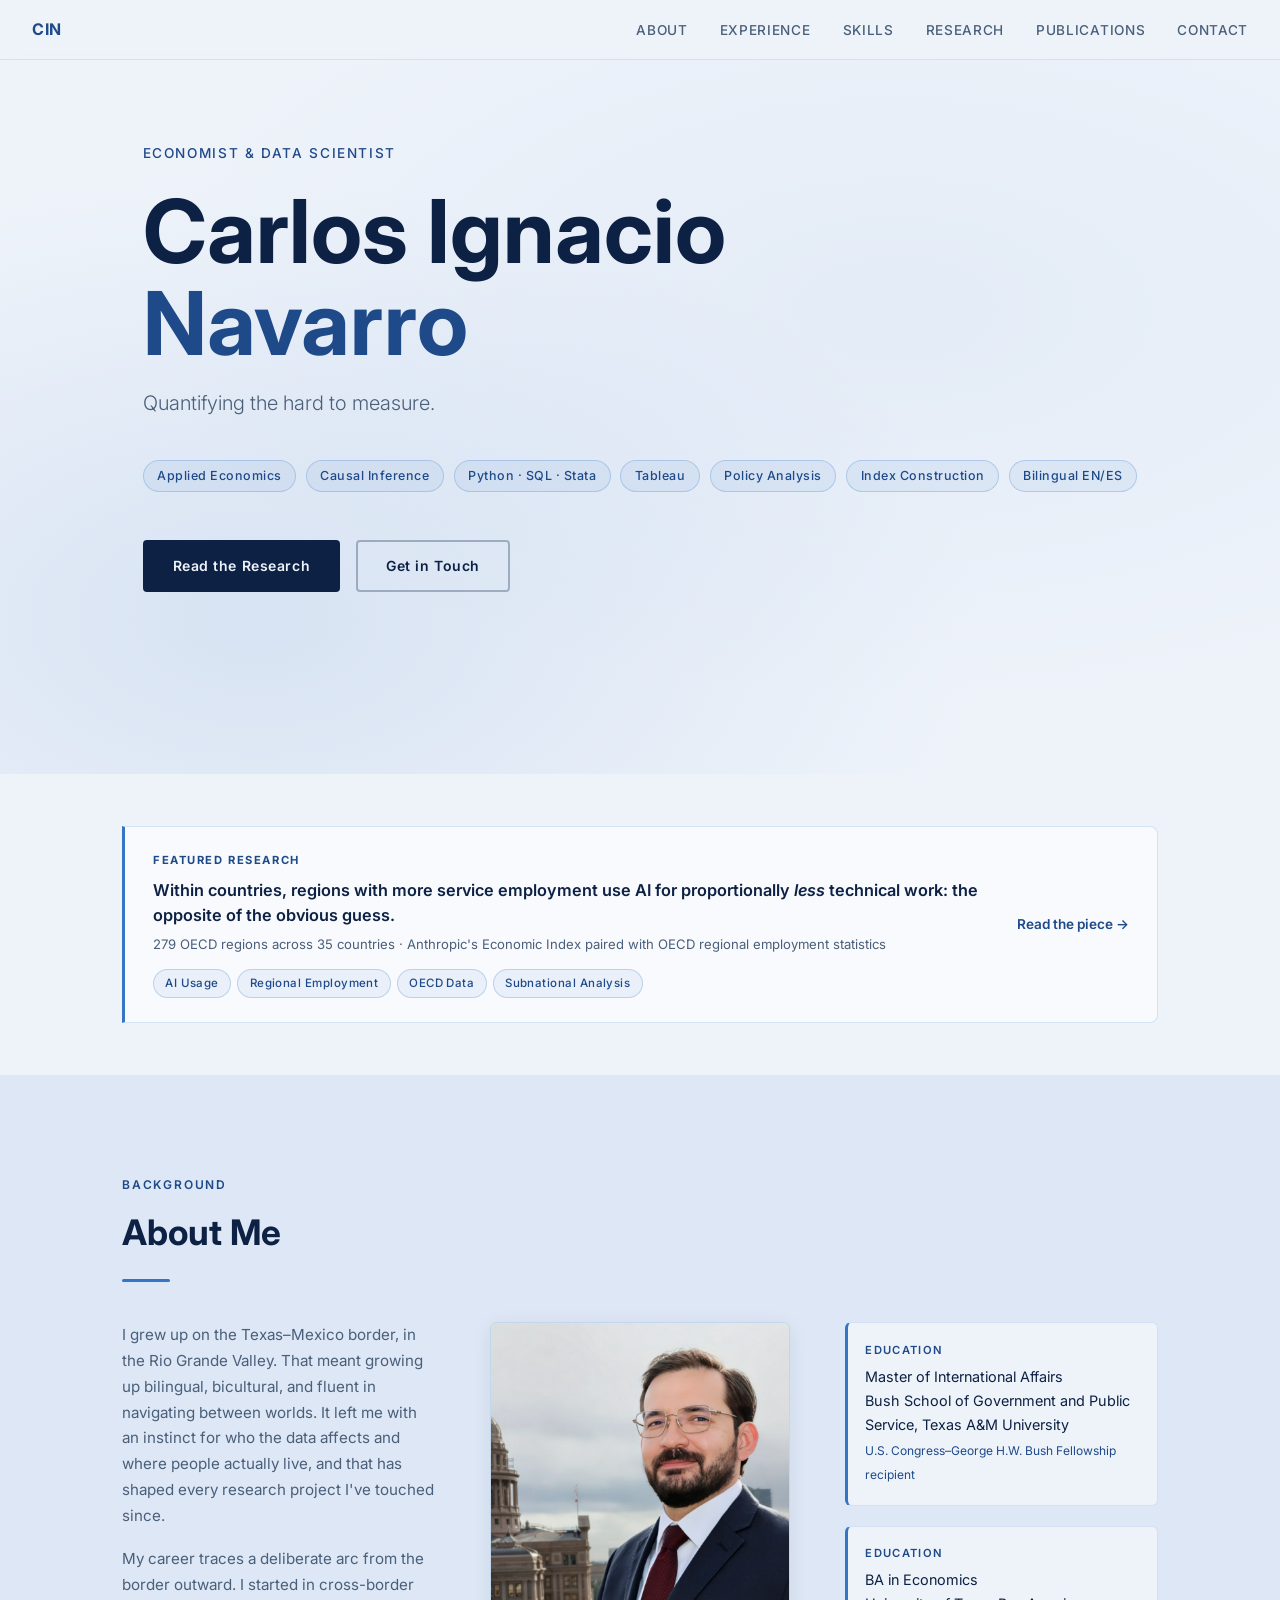
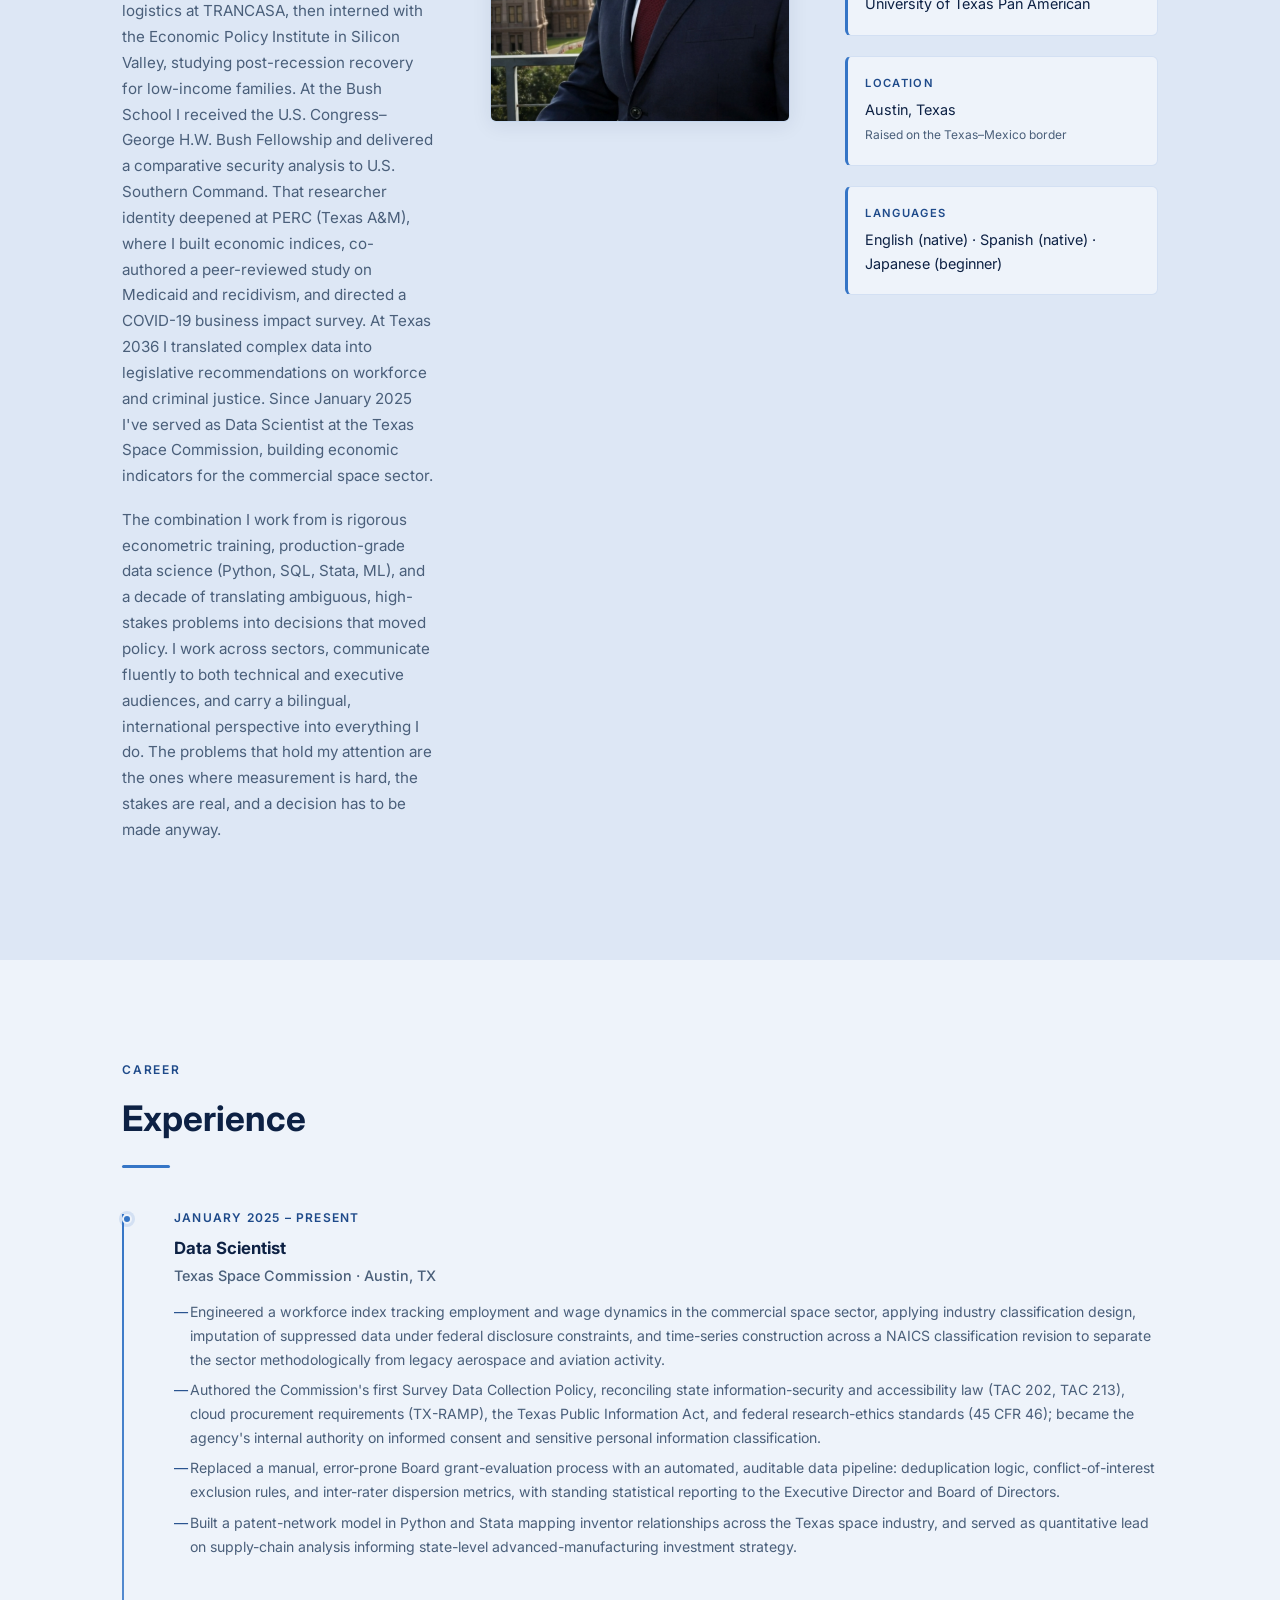
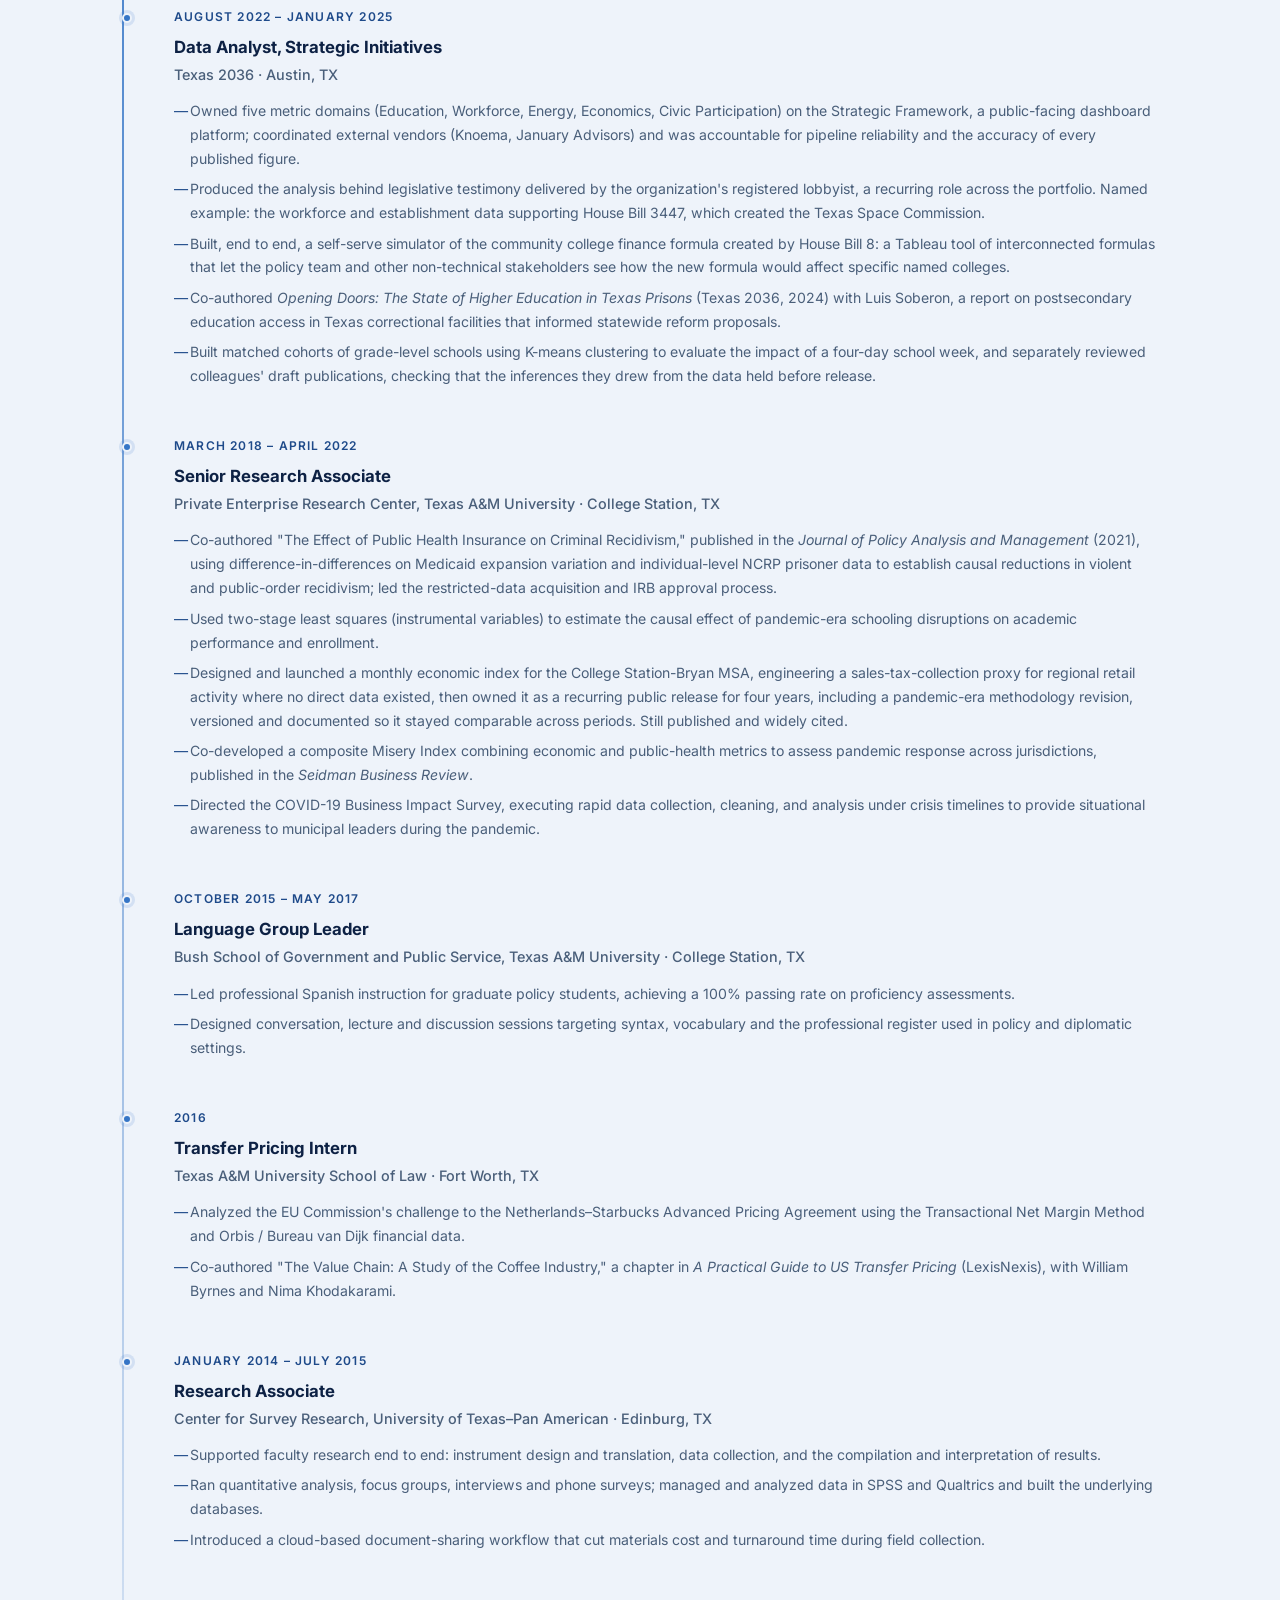
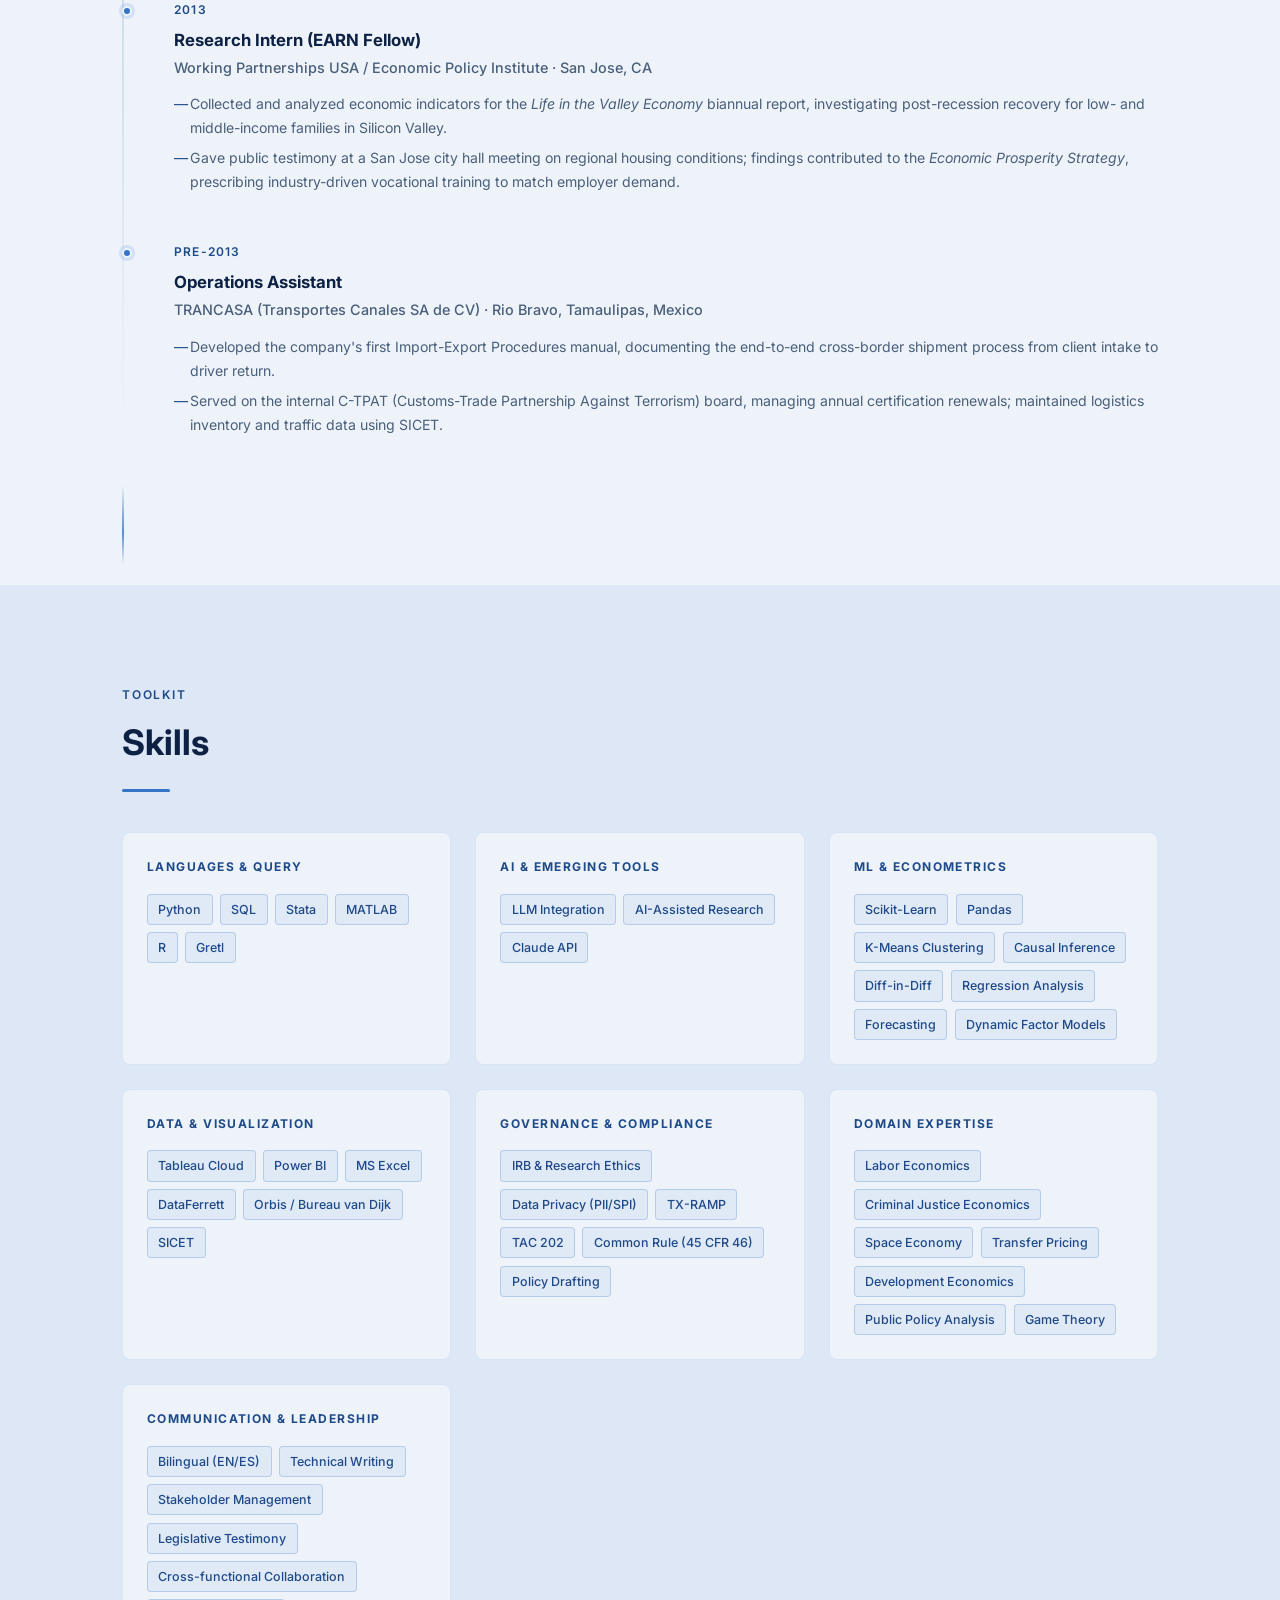
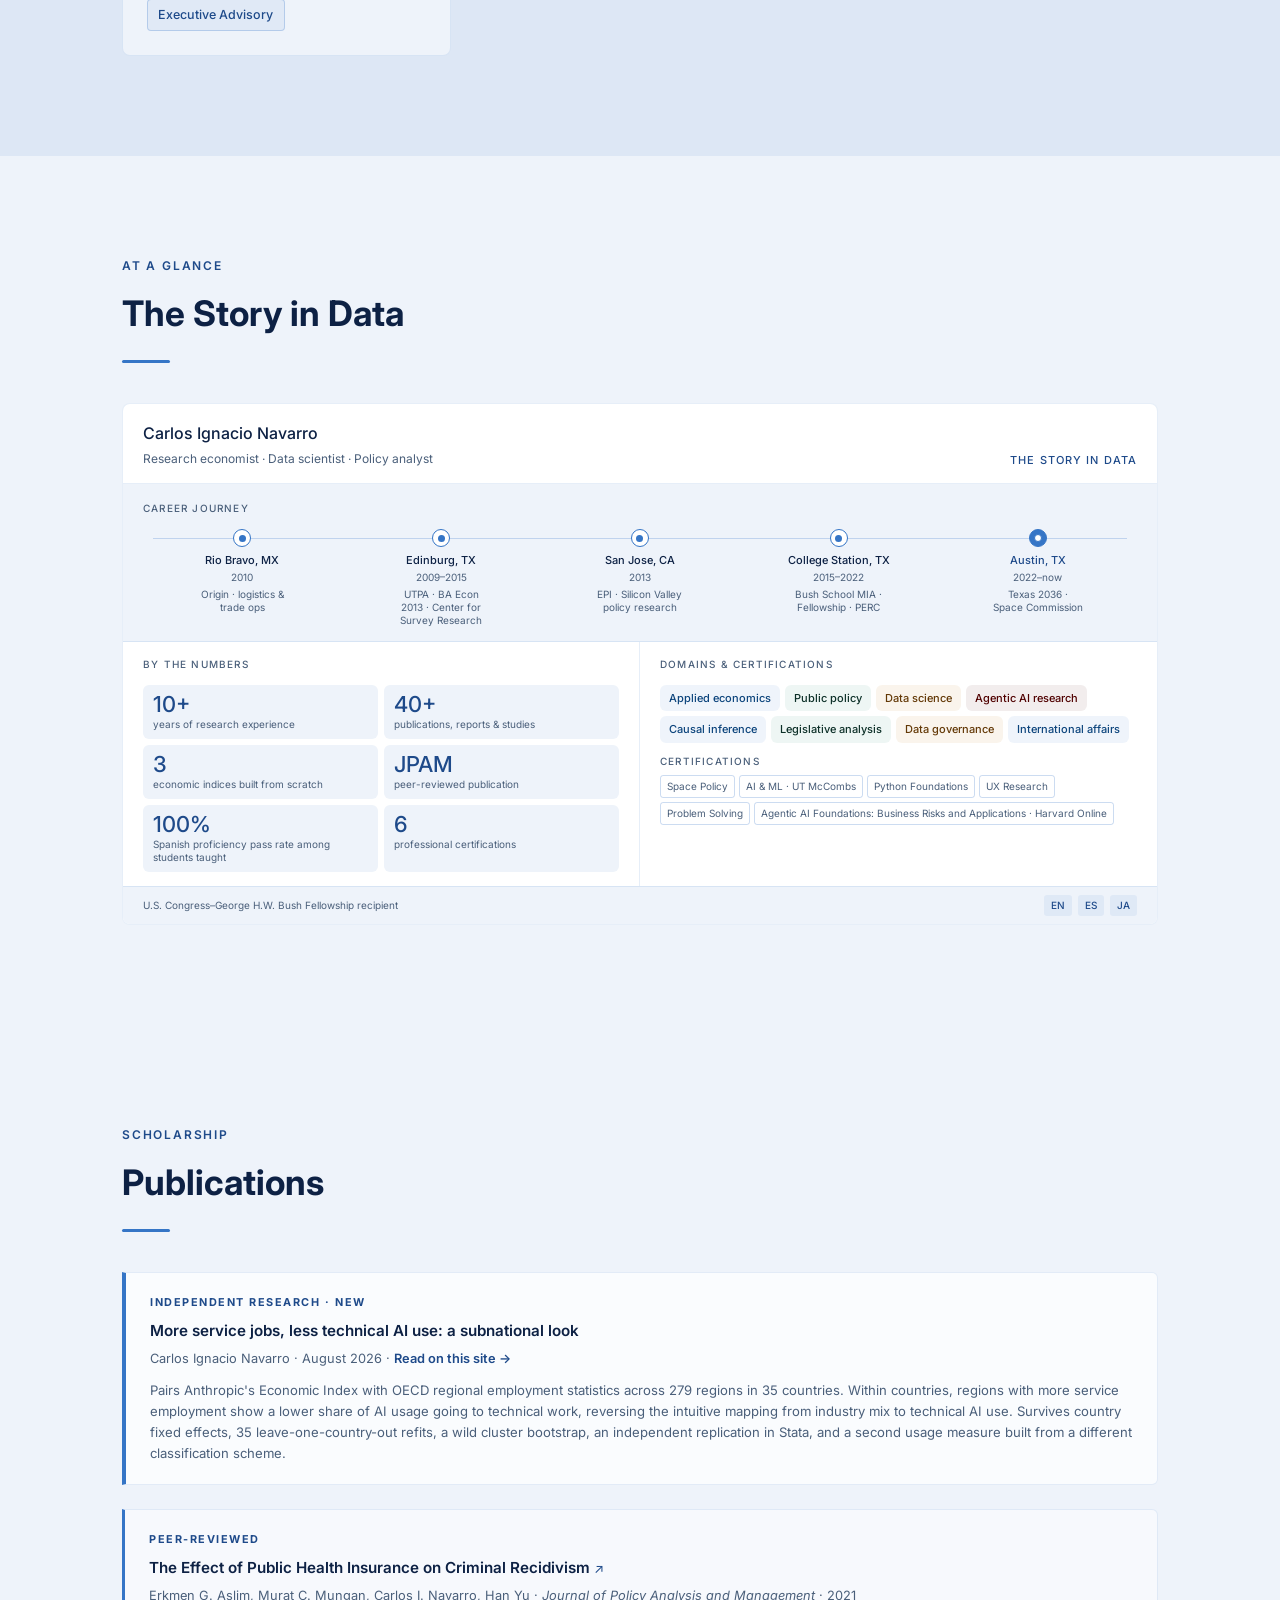
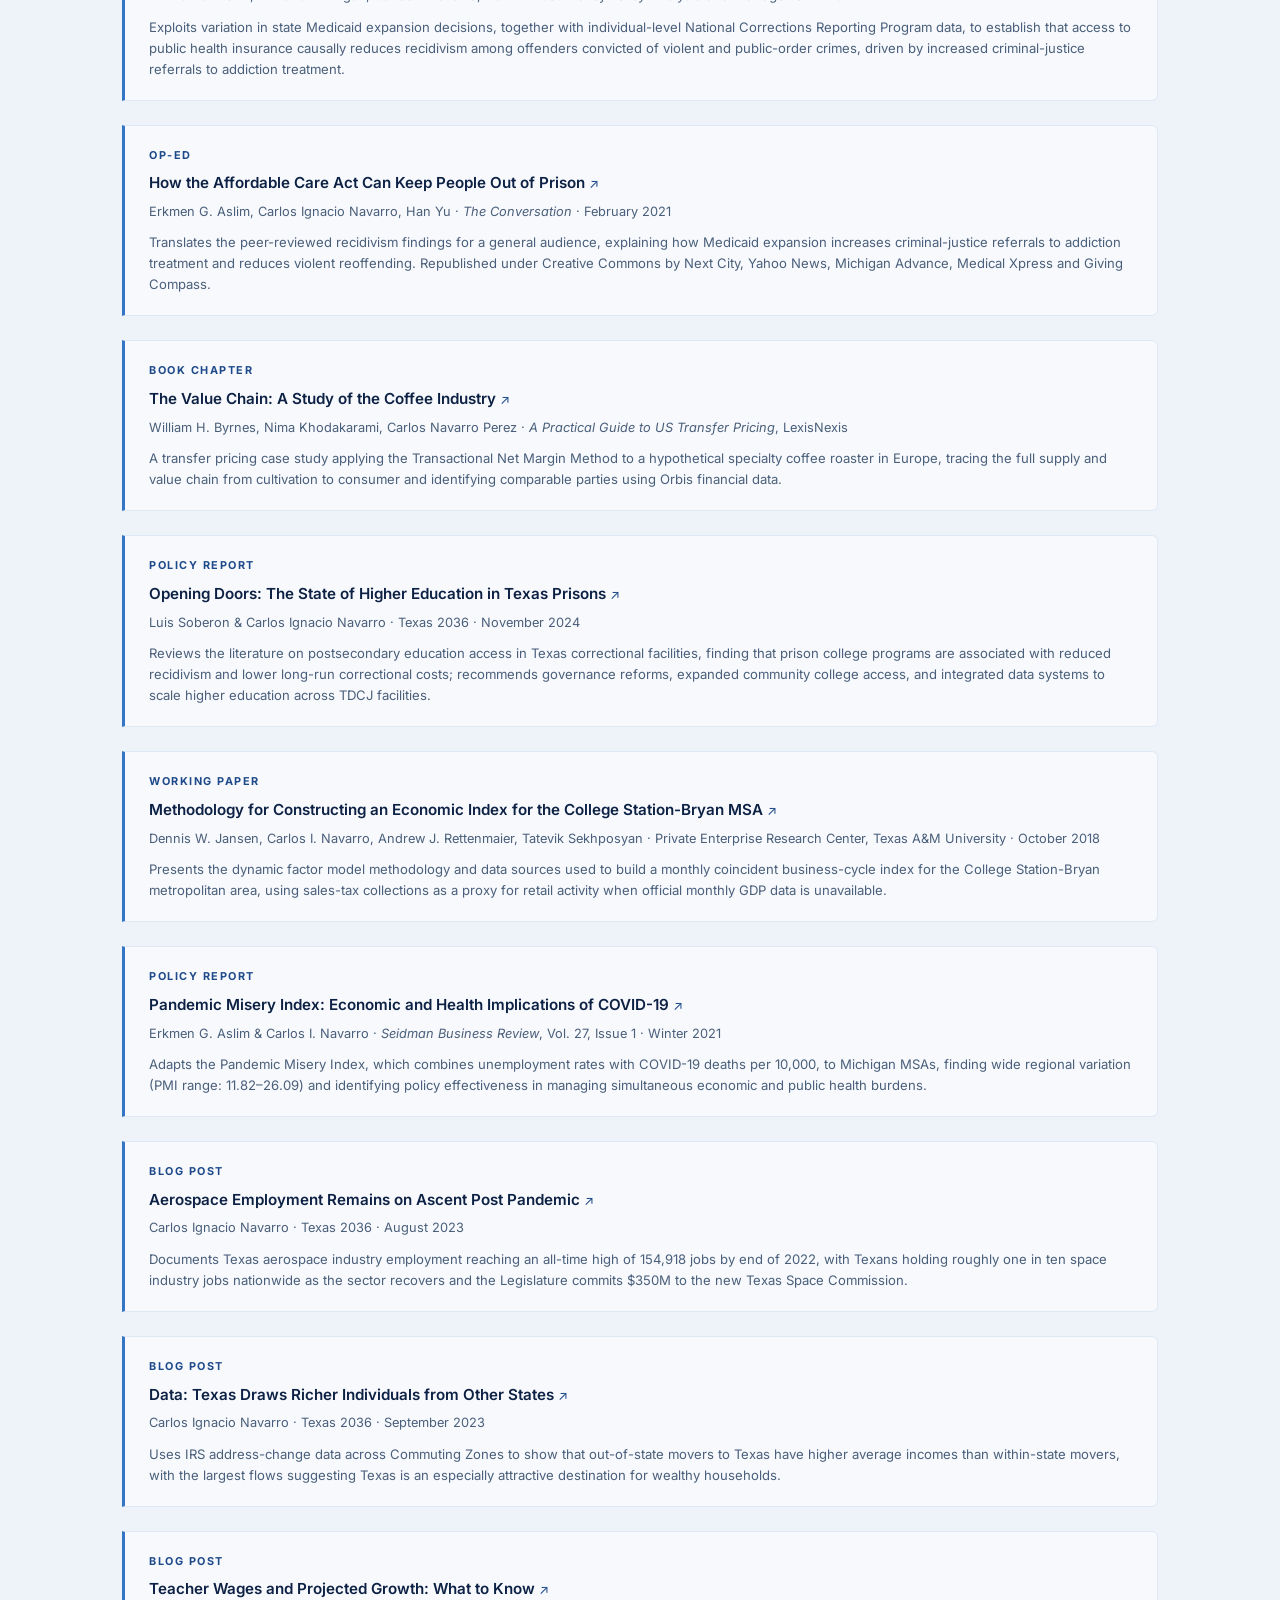
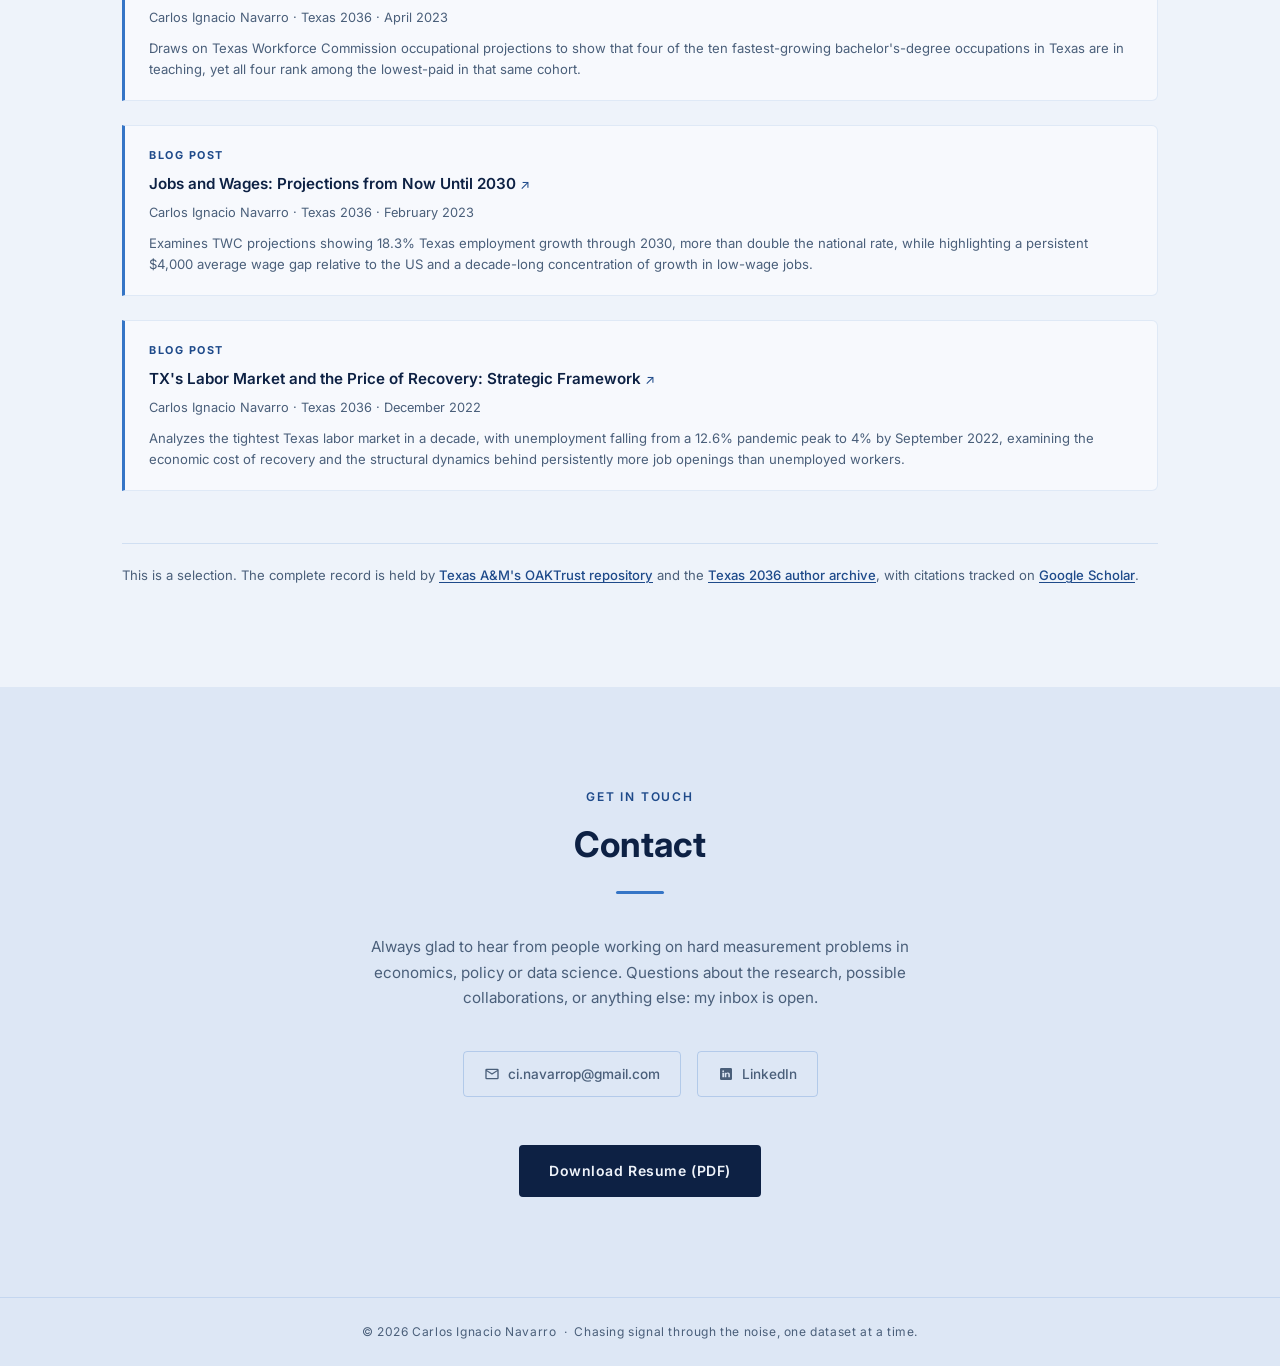
==== commit ba69b04e: "update to Exp on Index Refresh Experience bullets from job-market project; correct Opening Doors and" ====
--- a/index.html
+++ b/index.html
@@ -657,9 +657,10 @@
         <div class="timeline-org">Texas Space Commission · Austin, TX</div>
         <div class="timeline-body">
           <ul>
-            <li>Engineered a workforce index tracking employment and wage dynamics in the commercial space sector, separating it methodologically from legacy aerospace and aviation activity.</li>
-            <li>Took the initiative to author and establish the Commission's first official Survey Data Collection Policy, creating an operational framework where none previously existed and reconciling state security, accessibility and public-records requirements with federal research-ethics standards.</li>
-            <li>Serves as quantitative lead and trusted advisor to executive leadership and federal partners, translating aerospace supply-chain analysis into actionable strategy and economic insight.</li>
+            <li>Engineered a workforce index tracking employment and wage dynamics in the commercial space sector, applying industry classification design, imputation of suppressed data under federal disclosure constraints, and time-series construction across a NAICS classification revision to separate the sector methodologically from legacy aerospace and aviation activity.</li>
+            <li>Authored the Commission's first Survey Data Collection Policy, reconciling state information-security and accessibility law (TAC 202, TAC 213), cloud procurement requirements (TX-RAMP), the Texas Public Information Act, and federal research-ethics standards (45 CFR 46); became the agency's internal authority on informed consent and sensitive personal information classification.</li>
+            <li>Replaced a manual, error-prone Board grant-evaluation process with an automated, auditable data pipeline: deduplication logic, conflict-of-interest exclusion rules, and inter-rater dispersion metrics, with standing statistical reporting to the Executive Director and Board of Directors.</li>
+            <li>Built a patent-network model in Python and Stata mapping inventor relationships across the Texas space industry, and served as quantitative lead on supply-chain analysis informing state-level advanced-manufacturing investment strategy.</li>
           </ul>
         </div>
       </div>
@@ -670,21 +671,25 @@
         <div class="timeline-org">Texas 2036 · Austin, TX</div>
         <div class="timeline-body">
           <ul>
-            <li>Applied K-means clustering (Python / Scikit-Learn) to segment state labor markets across thousands of institutions, producing workforce forecasts that reshaped the organization's legislative funding priorities.</li>
-            <li>Led the Texas Energy Scenario Planner project end-to-end, coordinating between research contractors, visualization vendors, and internal stakeholders to deliver a high-visibility public dashboard on time.</li>
-            <li>Co-authored <em>Opening Doors: The State of Higher Education in Texas Prisons</em> (Texas 2036, 2024), a policy report showing a $1.61 return per $1 spent on prison college programs and recommending statewide reforms to expand access.</li>
+            <li>Owned five metric domains (Education, Workforce, Energy, Economics, Civic Participation) on the Strategic Framework, a public-facing dashboard platform; coordinated external vendors (Knoema, January Advisors) and was accountable for pipeline reliability and the accuracy of every published figure.</li>
+            <li>Produced the analysis behind legislative testimony delivered by the organization's registered lobbyist, a recurring role across the portfolio. Named example: the workforce and establishment data supporting House Bill 3447, which created the Texas Space Commission.</li>
+            <li>Built, end to end, a self-serve simulator of the community college finance formula created by House Bill 8: a Tableau tool of interconnected formulas that let the policy team and other non-technical stakeholders see how the new formula would affect specific named colleges.</li>
+            <li>Co-authored <em>Opening Doors: The State of Higher Education in Texas Prisons</em> (Texas 2036, 2024) with Luis Soberon, a report on postsecondary education access in Texas correctional facilities that informed statewide reform proposals.</li>
+            <li>Built matched cohorts of grade-level schools using K-means clustering to evaluate the impact of a four-day school week, and separately reviewed colleagues' draft publications, checking that the inferences they drew from the data held before release.</li>
           </ul>
         </div>
       </div>
 
       <div class="timeline-item">
-        <div class="timeline-date">March 2018 – July 2022</div>
+        <div class="timeline-date">March 2018 – April 2022</div>
         <div class="timeline-role">Senior Research Associate</div>
         <div class="timeline-org">Private Enterprise Research Center, Texas A&amp;M University · College Station, TX</div>
         <div class="timeline-body">
           <ul>
-            <li>Co-authored "The Effect of Public Health Insurance on Criminal Recidivism," published in the <em>Journal of Policy Analysis and Management</em> (2021), using Medicaid expansion variation and individual-level NCRP prisoner data to establish causal reductions in violent and public-order recidivism.</li>
-            <li>Built the College Station-Bryan Economic Index from scratch, devising a sales-tax proxy for retail activity when official monthly data was unavailable; the index became a widely-cited regular publication for local business leaders and policymakers.</li>
+            <li>Co-authored "The Effect of Public Health Insurance on Criminal Recidivism," published in the <em>Journal of Policy Analysis and Management</em> (2021), using difference-in-differences on Medicaid expansion variation and individual-level NCRP prisoner data to establish causal reductions in violent and public-order recidivism; led the restricted-data acquisition and IRB approval process.</li>
+            <li>Used two-stage least squares (instrumental variables) to estimate the causal effect of pandemic-era schooling disruptions on academic performance and enrollment.</li>
+            <li>Designed and launched a monthly economic index for the College Station-Bryan MSA, engineering a sales-tax-collection proxy for regional retail activity where no direct data existed, then owned it as a recurring public release for four years, including a pandemic-era methodology revision, versioned and documented so it stayed comparable across periods. Still published and widely cited.</li>
+            <li>Co-developed a composite Misery Index combining economic and public-health metrics to assess pandemic response across jurisdictions, published in the <em>Seidman Business Review</em>.</li>
             <li>Directed the COVID-19 Business Impact Survey, executing rapid data collection, cleaning, and analysis under crisis timelines to provide situational awareness to municipal leaders during the pandemic.</li>
           </ul>
         </div>
@@ -1084,7 +1089,7 @@
         <div class="pub-title">Opening Doors: The State of Higher Education in Texas Prisons</div>
         <div class="pub-meta">Luis Soberon &amp; Carlos Ignacio Navarro · Texas 2036 · November 2024</div>
         <div class="pub-abstract">
-          Finds that participation in prison college programs reduces recidivism by up to 41.5% and yields a $1.61 return per $1 spent; recommends governance reforms, expanded community college access, and integrated data systems to scale higher education across TDCJ facilities.
+          Reviews the literature on postsecondary education access in Texas correctional facilities, finding that prison college programs are associated with reduced recidivism and lower long-run correctional costs; recommends governance reforms, expanded community college access, and integrated data systems to scale higher education across TDCJ facilities.
         </div>
       </a>
 
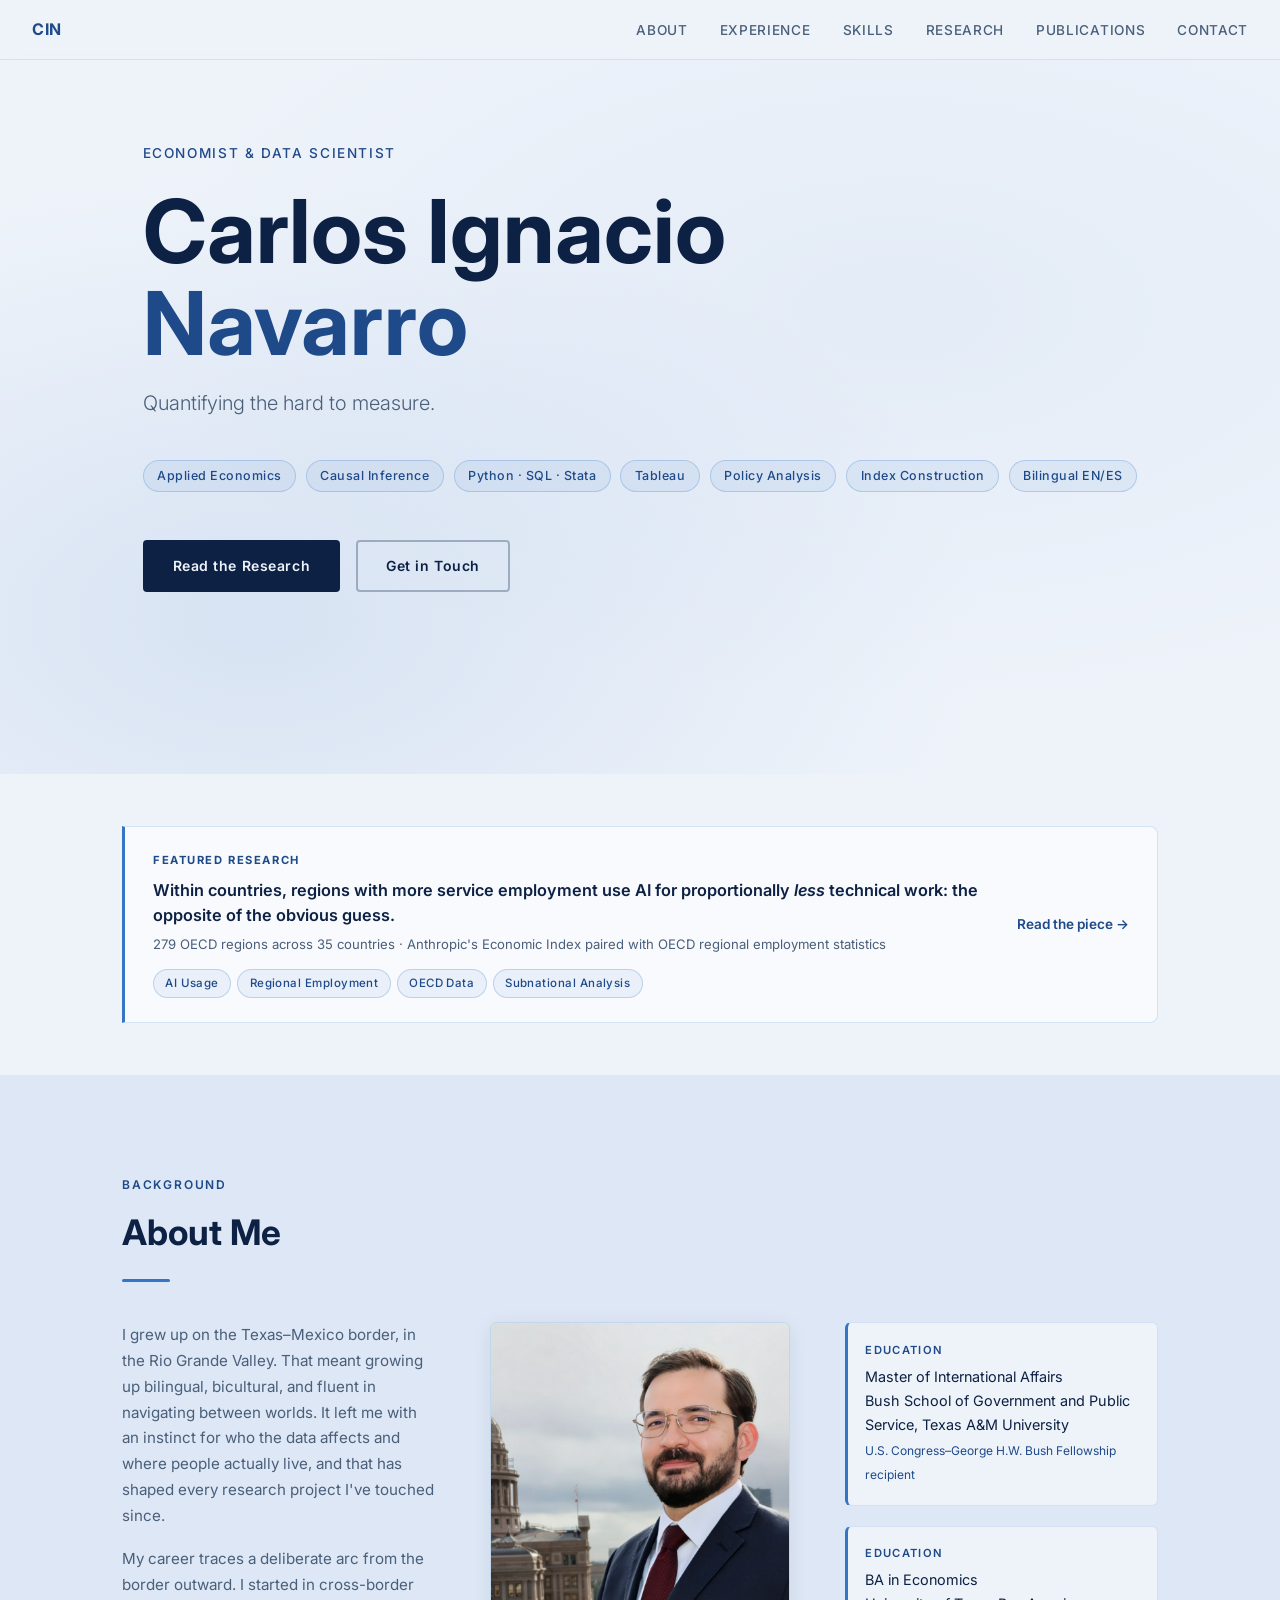
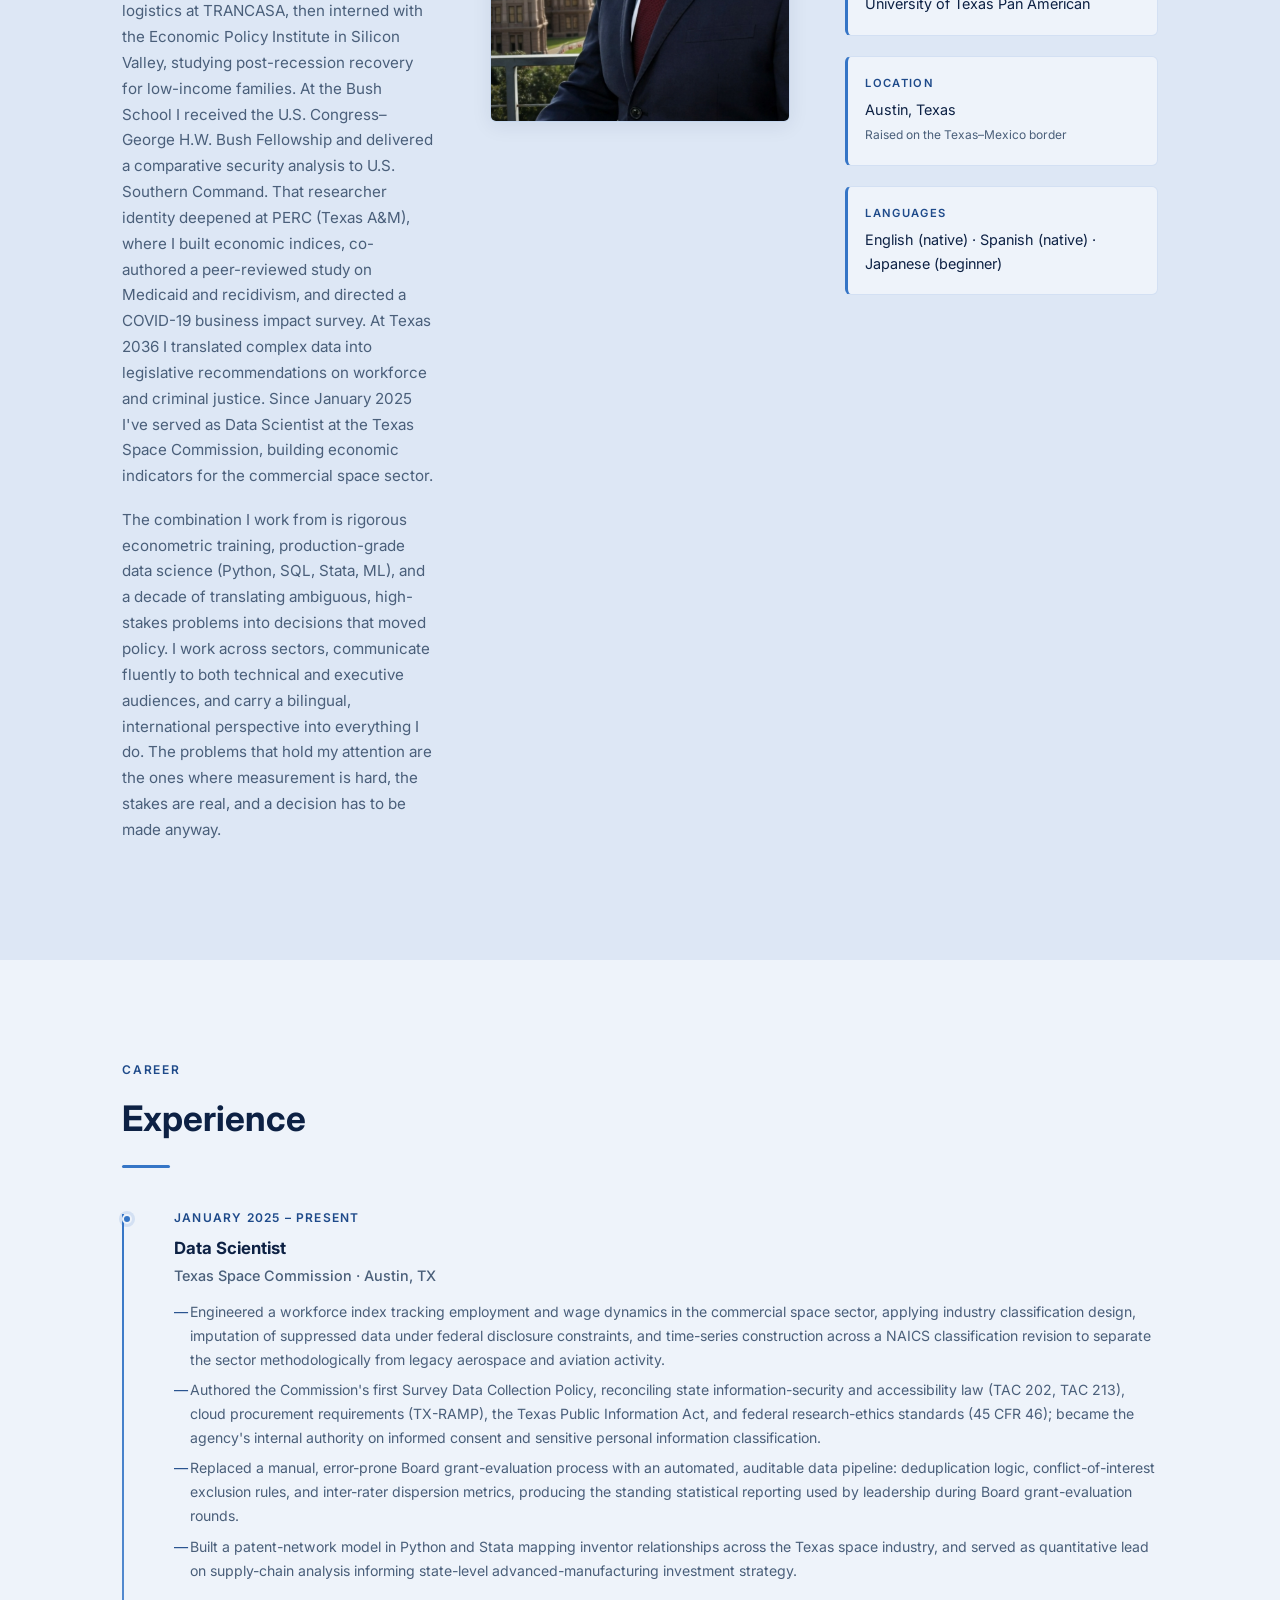
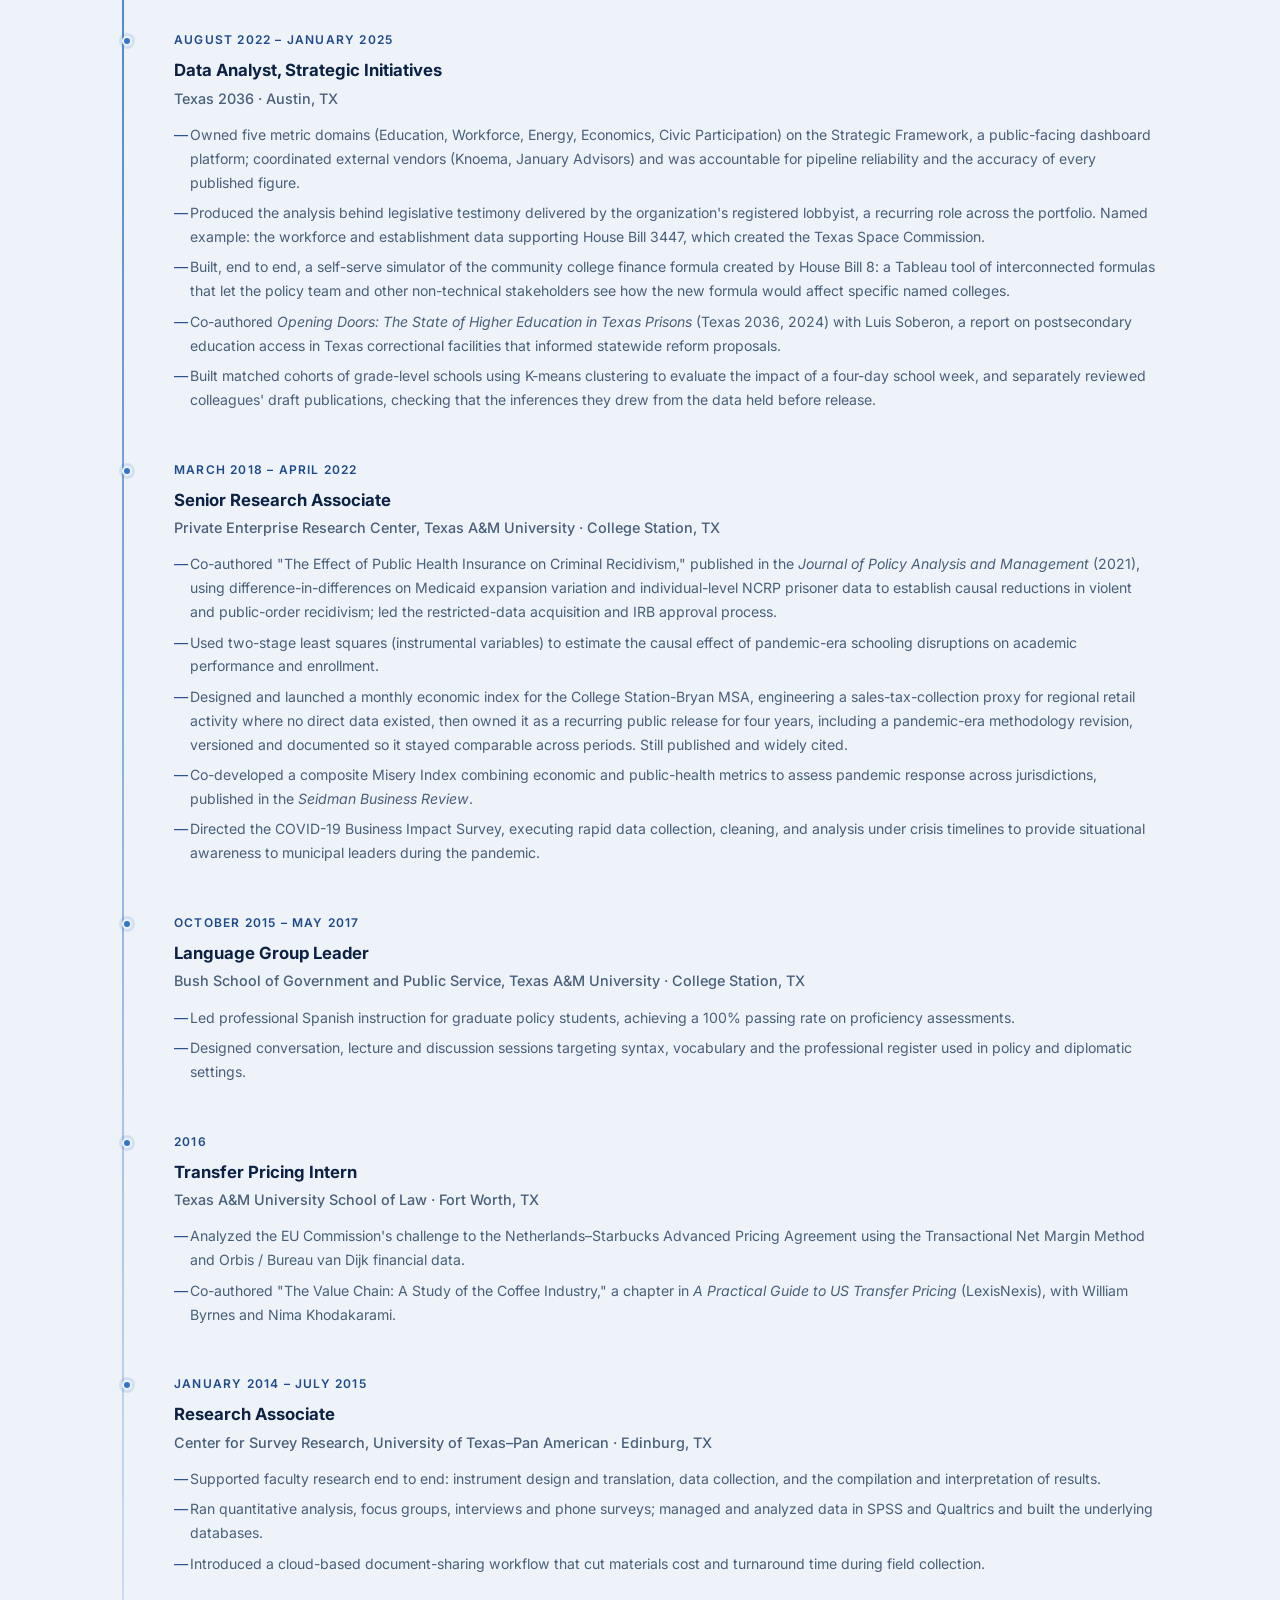
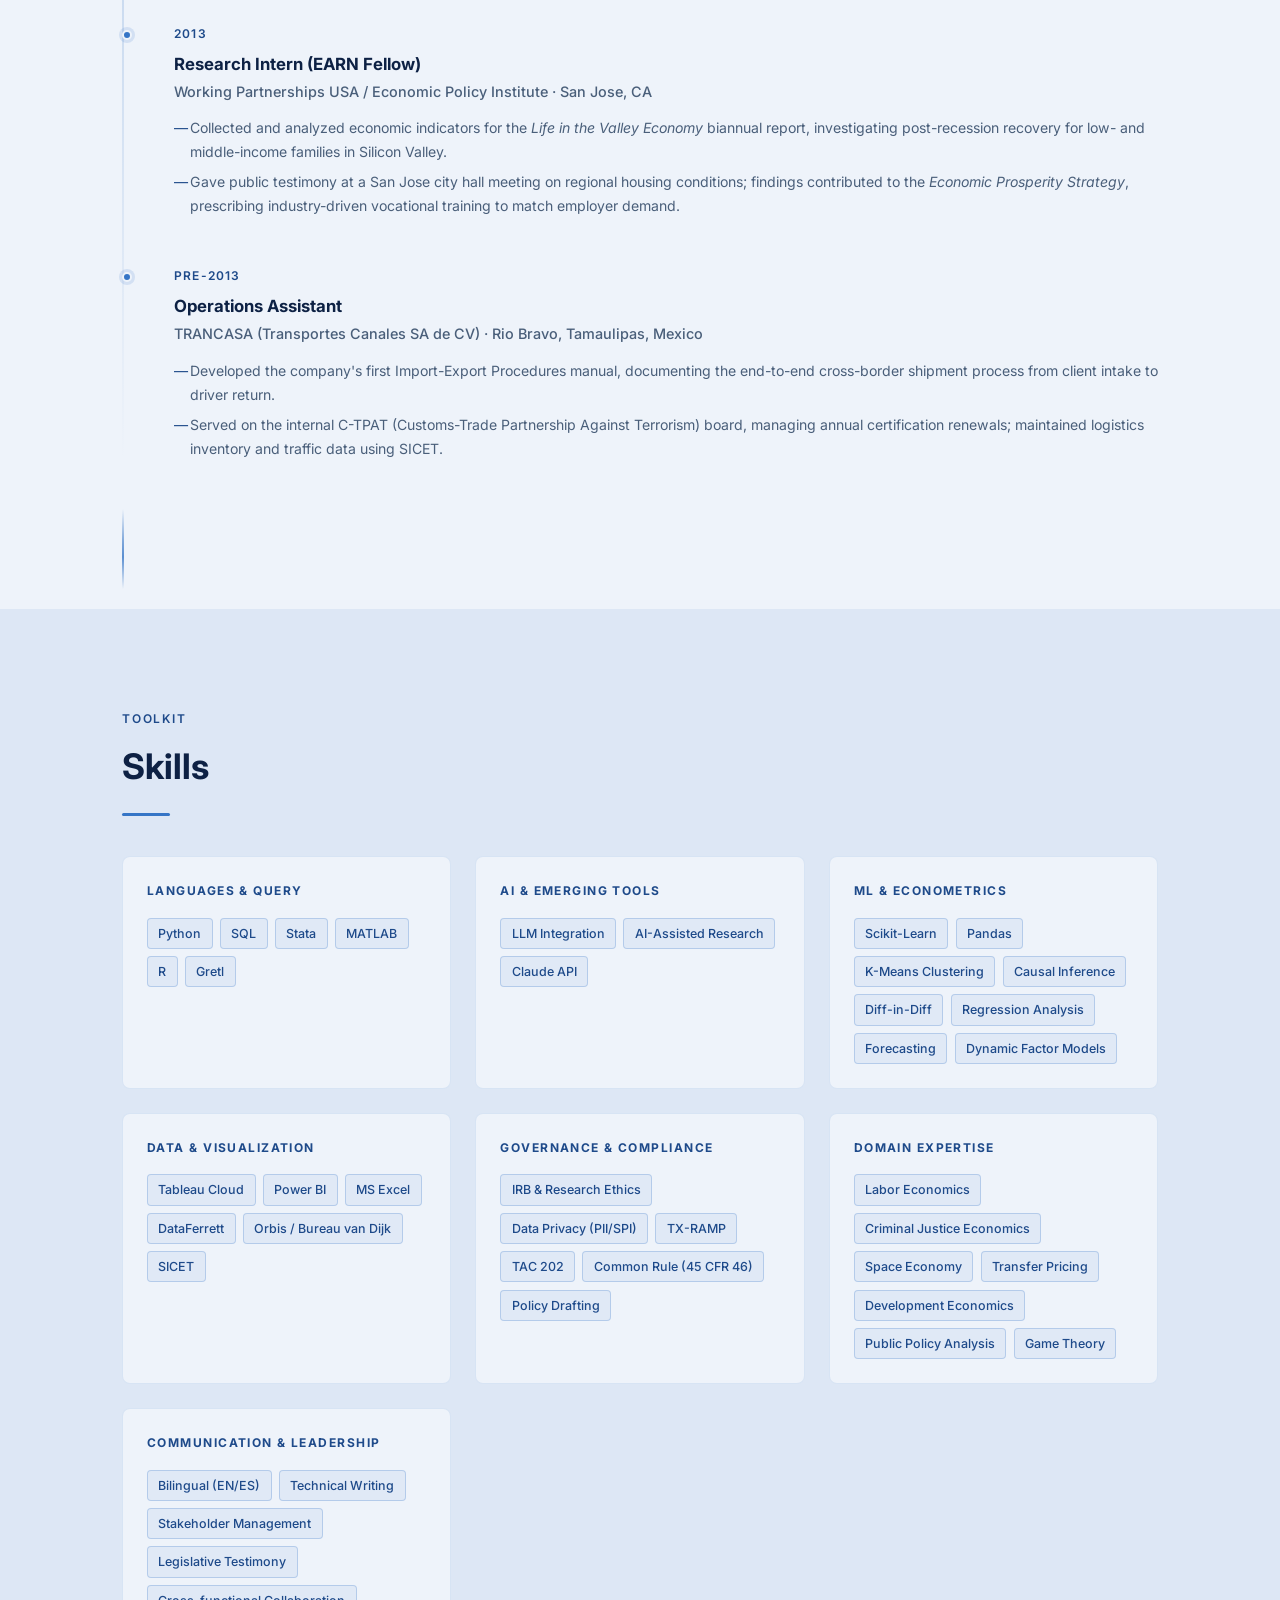
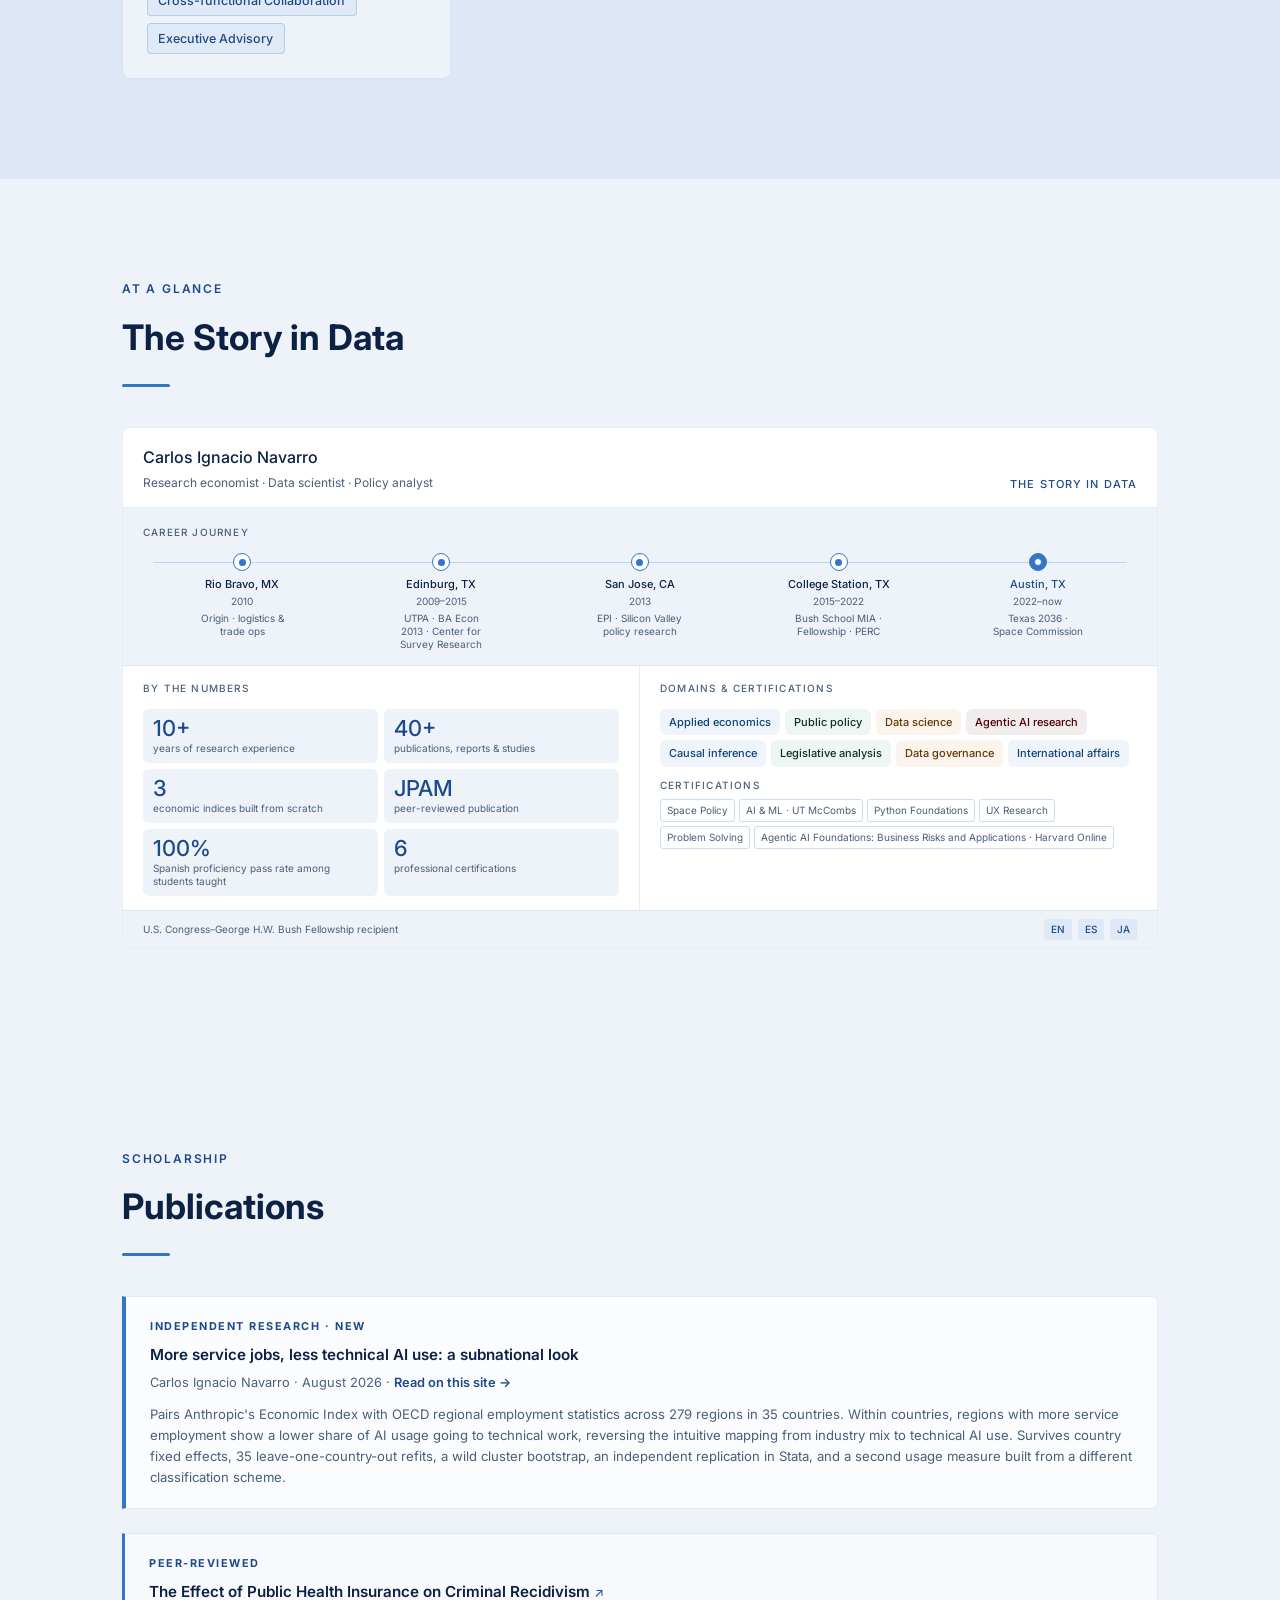
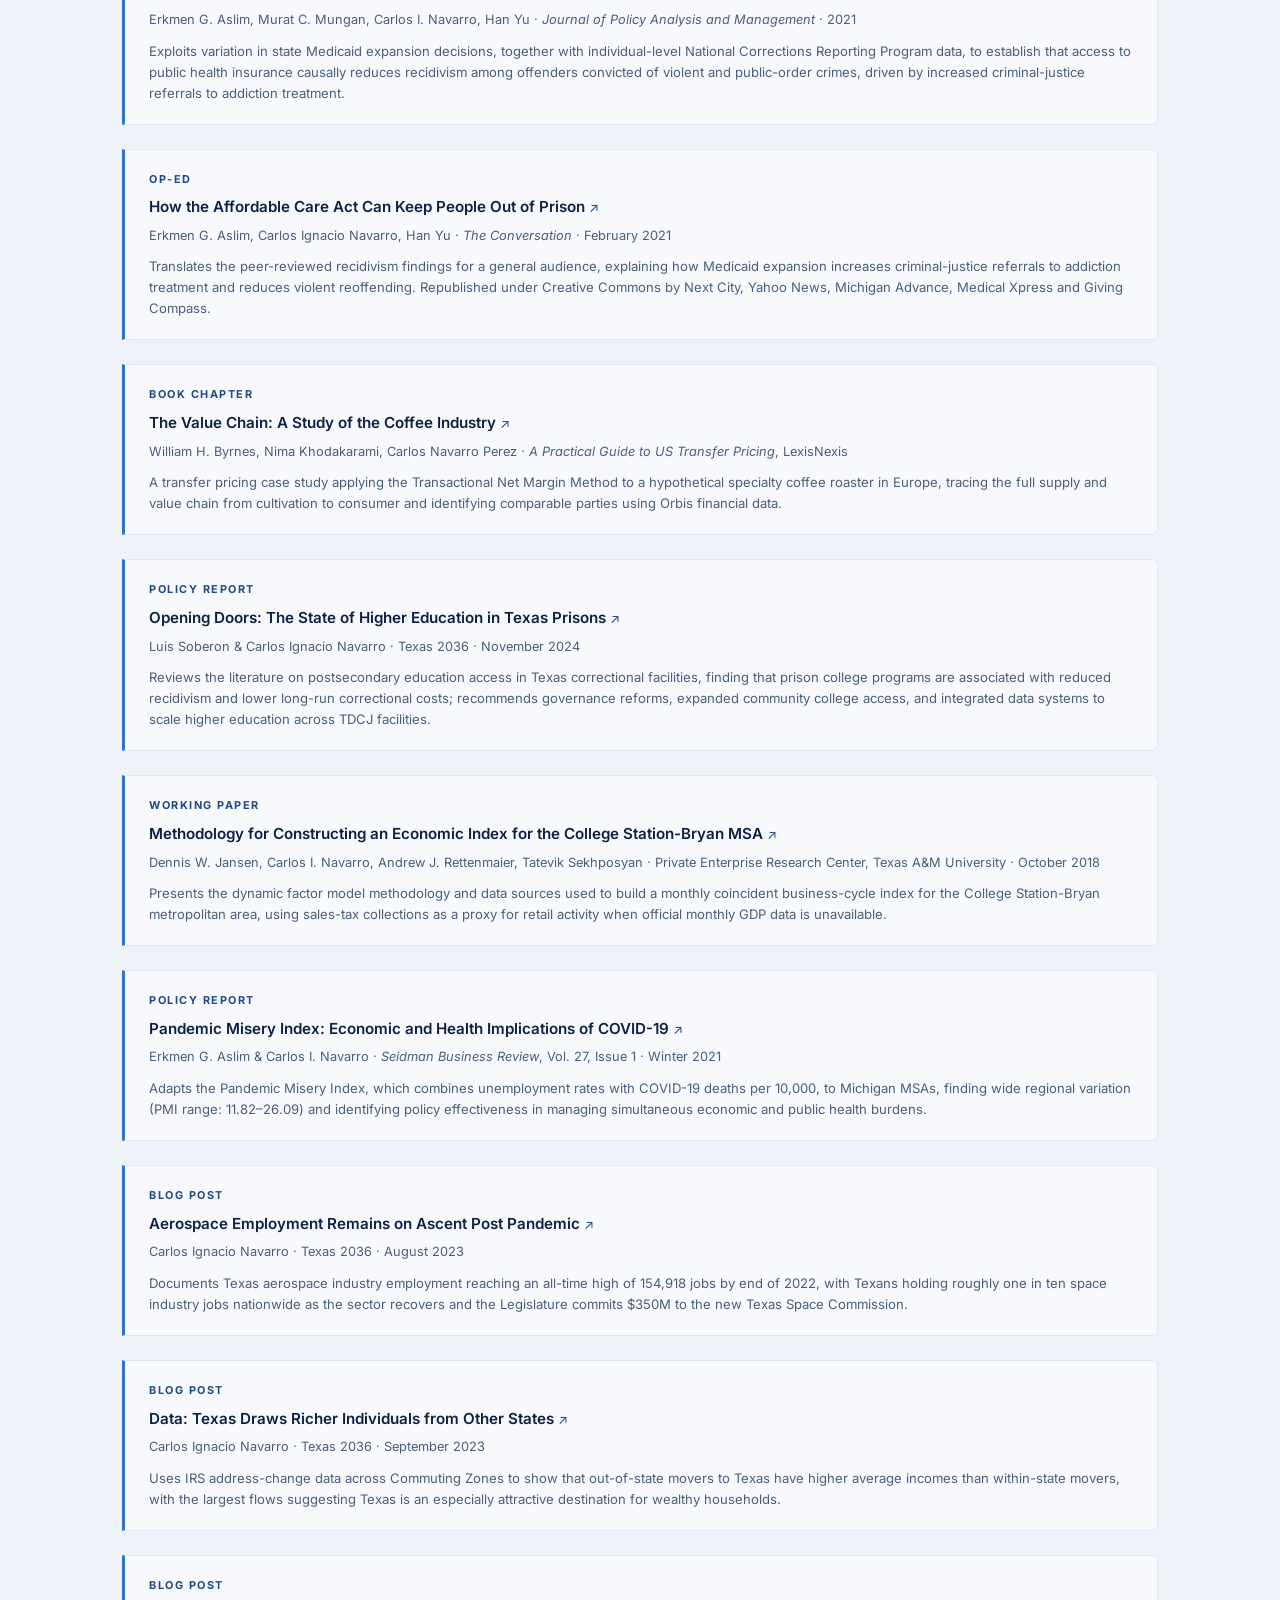
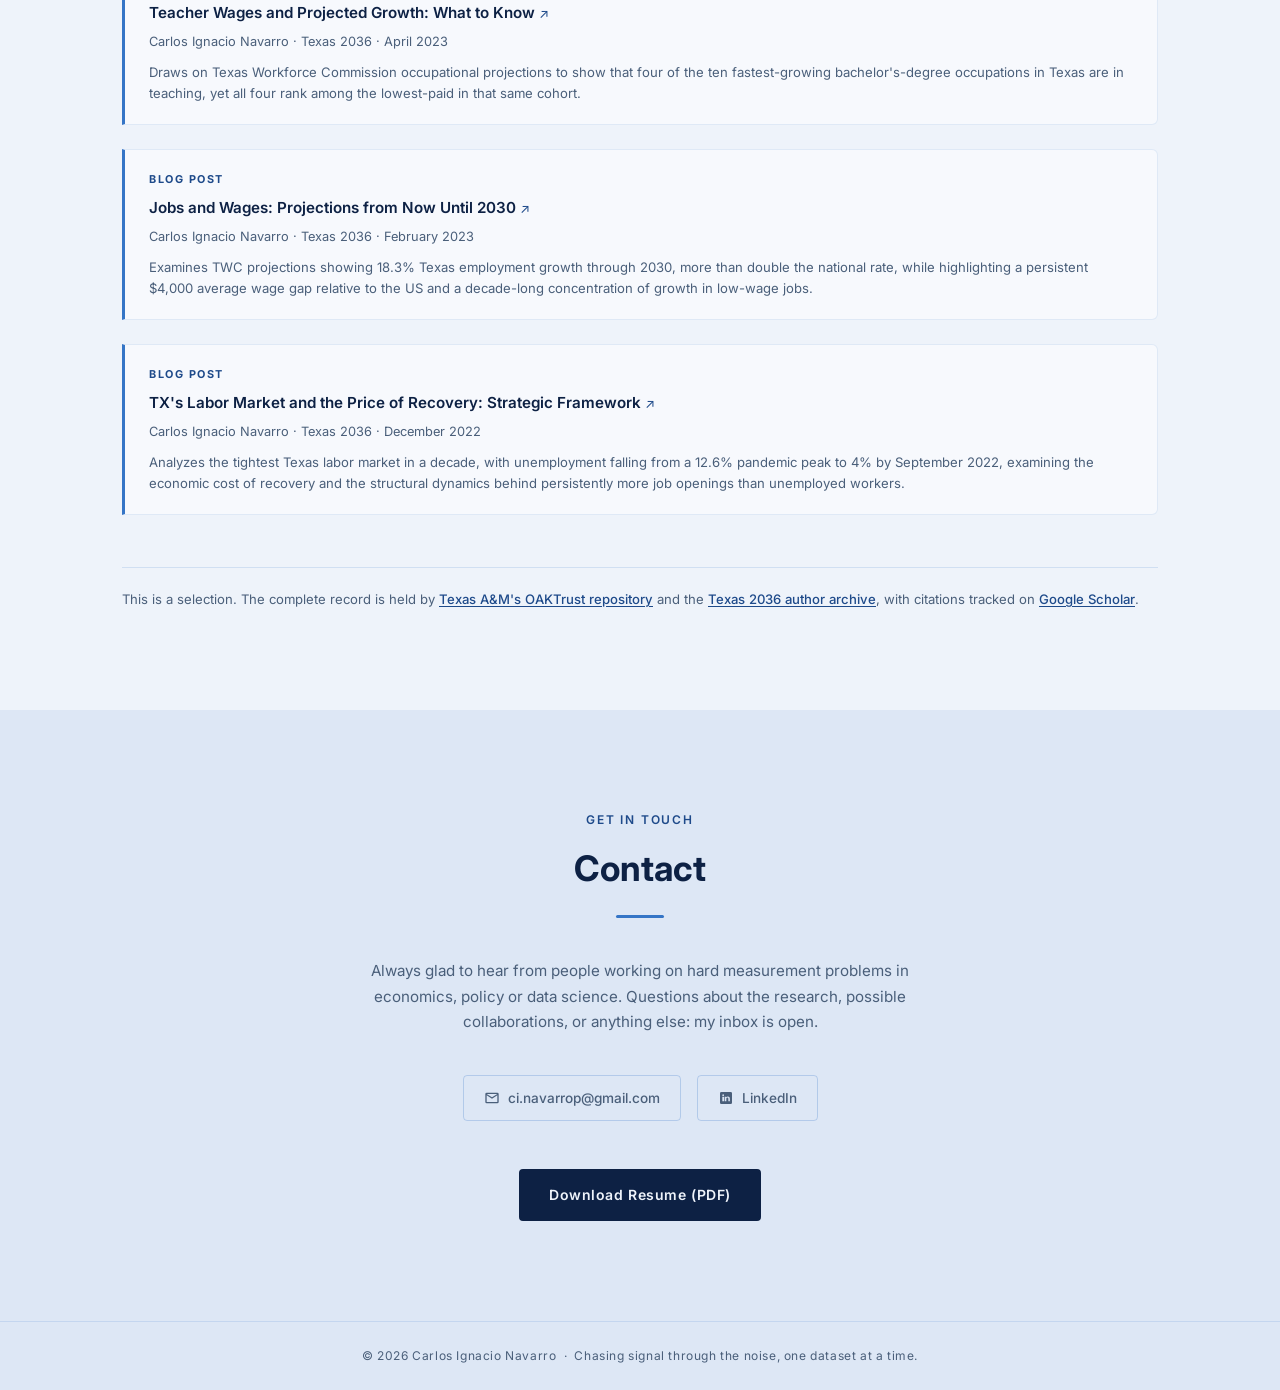
==== commit 8e98a387: "Refresh Experience bullet Refresh Experience bullets from job-market source docs; correct Opening Do" ====
--- a/index.html
+++ b/index.html
@@ -659,7 +659,7 @@
           <ul>
             <li>Engineered a workforce index tracking employment and wage dynamics in the commercial space sector, applying industry classification design, imputation of suppressed data under federal disclosure constraints, and time-series construction across a NAICS classification revision to separate the sector methodologically from legacy aerospace and aviation activity.</li>
             <li>Authored the Commission's first Survey Data Collection Policy, reconciling state information-security and accessibility law (TAC 202, TAC 213), cloud procurement requirements (TX-RAMP), the Texas Public Information Act, and federal research-ethics standards (45 CFR 46); became the agency's internal authority on informed consent and sensitive personal information classification.</li>
-            <li>Replaced a manual, error-prone Board grant-evaluation process with an automated, auditable data pipeline: deduplication logic, conflict-of-interest exclusion rules, and inter-rater dispersion metrics, with standing statistical reporting to the Executive Director and Board of Directors.</li>
+            <li>Replaced a manual, error-prone Board grant-evaluation process with an automated, auditable data pipeline: deduplication logic, conflict-of-interest exclusion rules, and inter-rater dispersion metrics, producing the standing statistical reporting used by leadership during Board grant-evaluation rounds.</li>
             <li>Built a patent-network model in Python and Stata mapping inventor relationships across the Texas space industry, and served as quantitative lead on supply-chain analysis informing state-level advanced-manufacturing investment strategy.</li>
           </ul>
         </div>
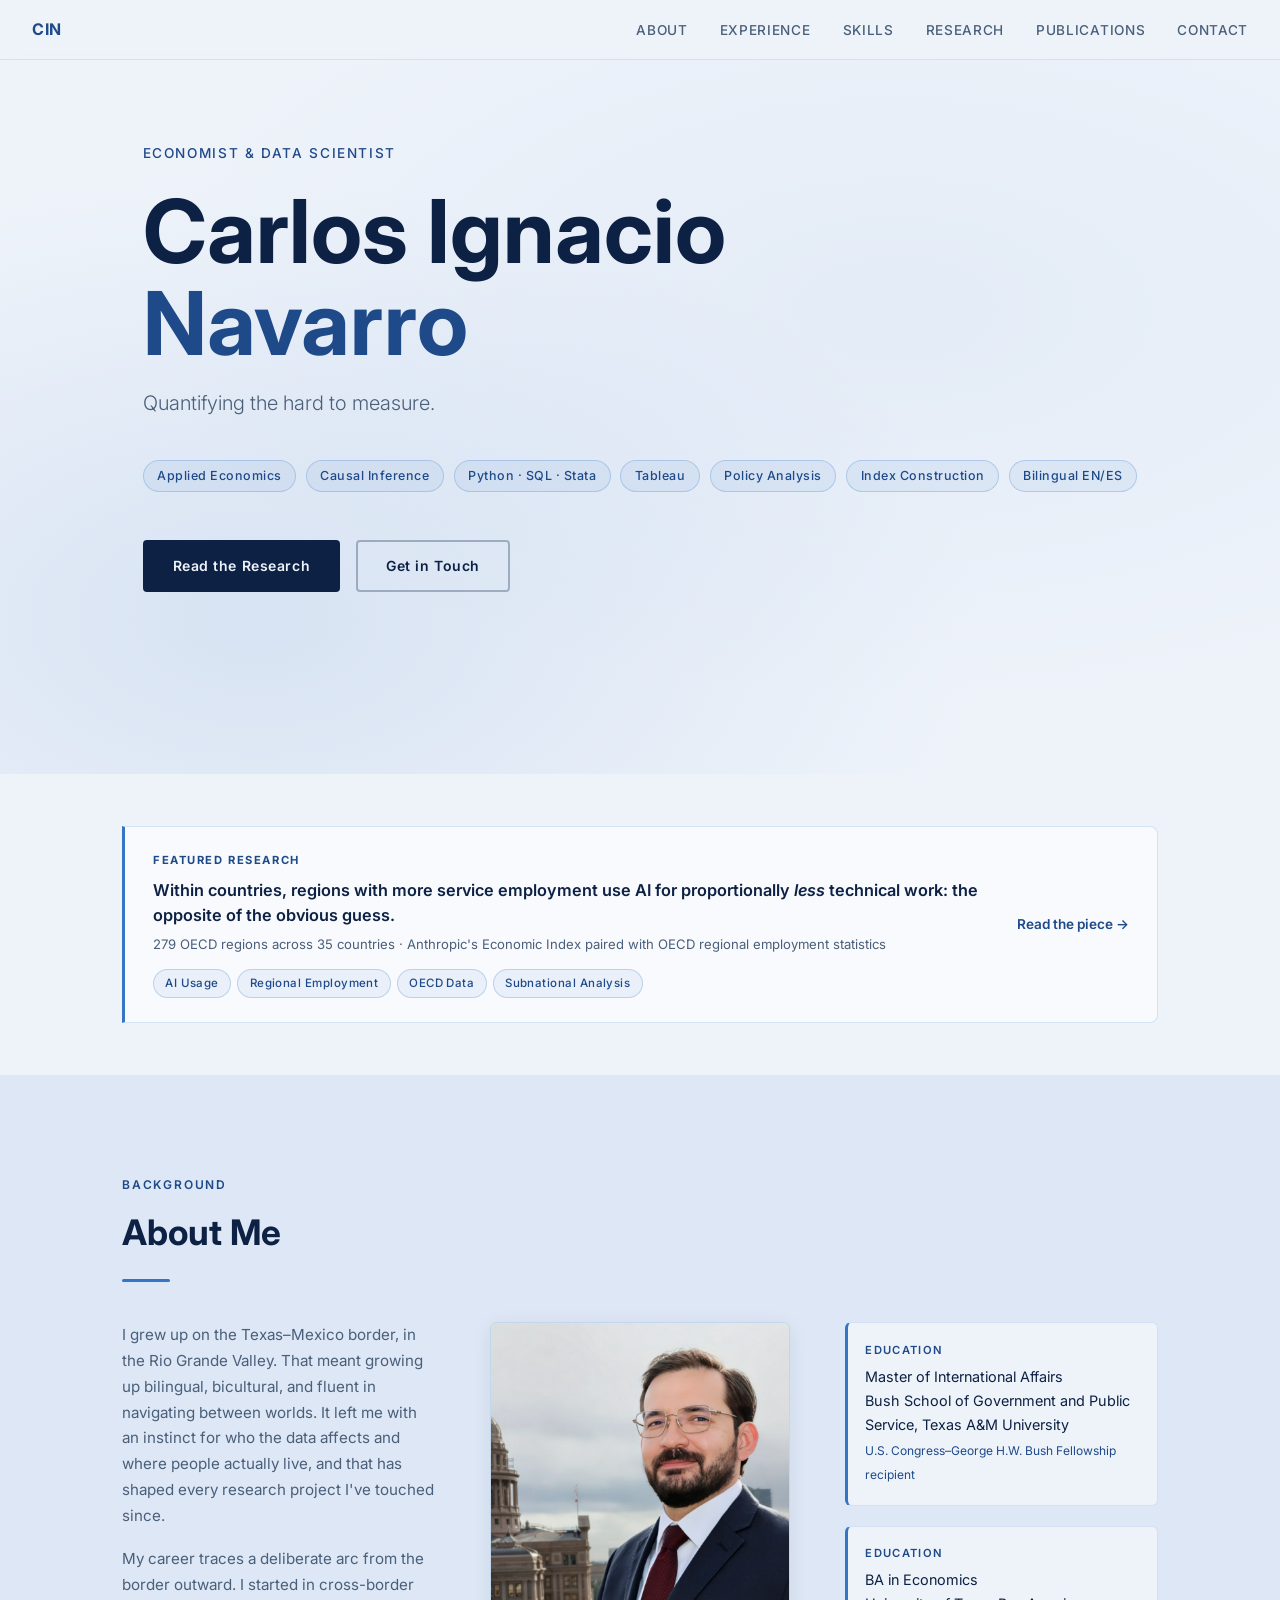
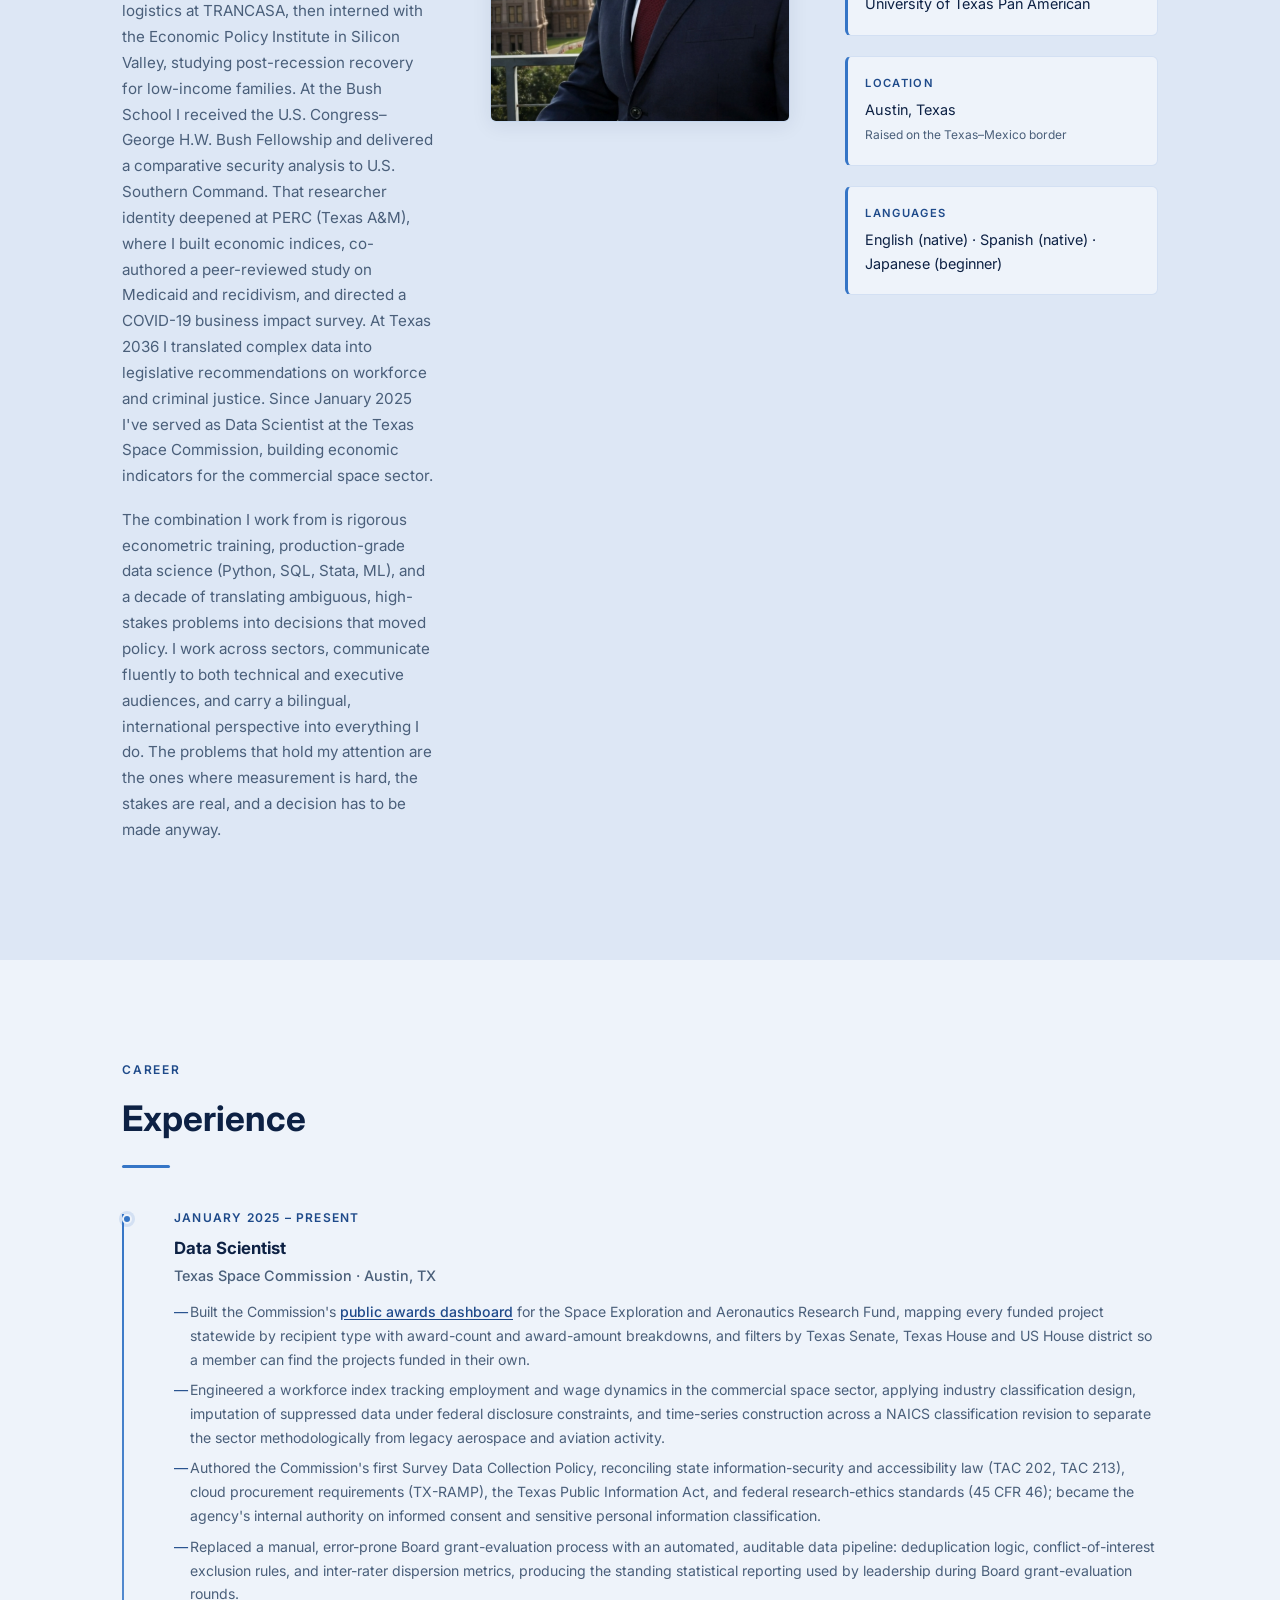
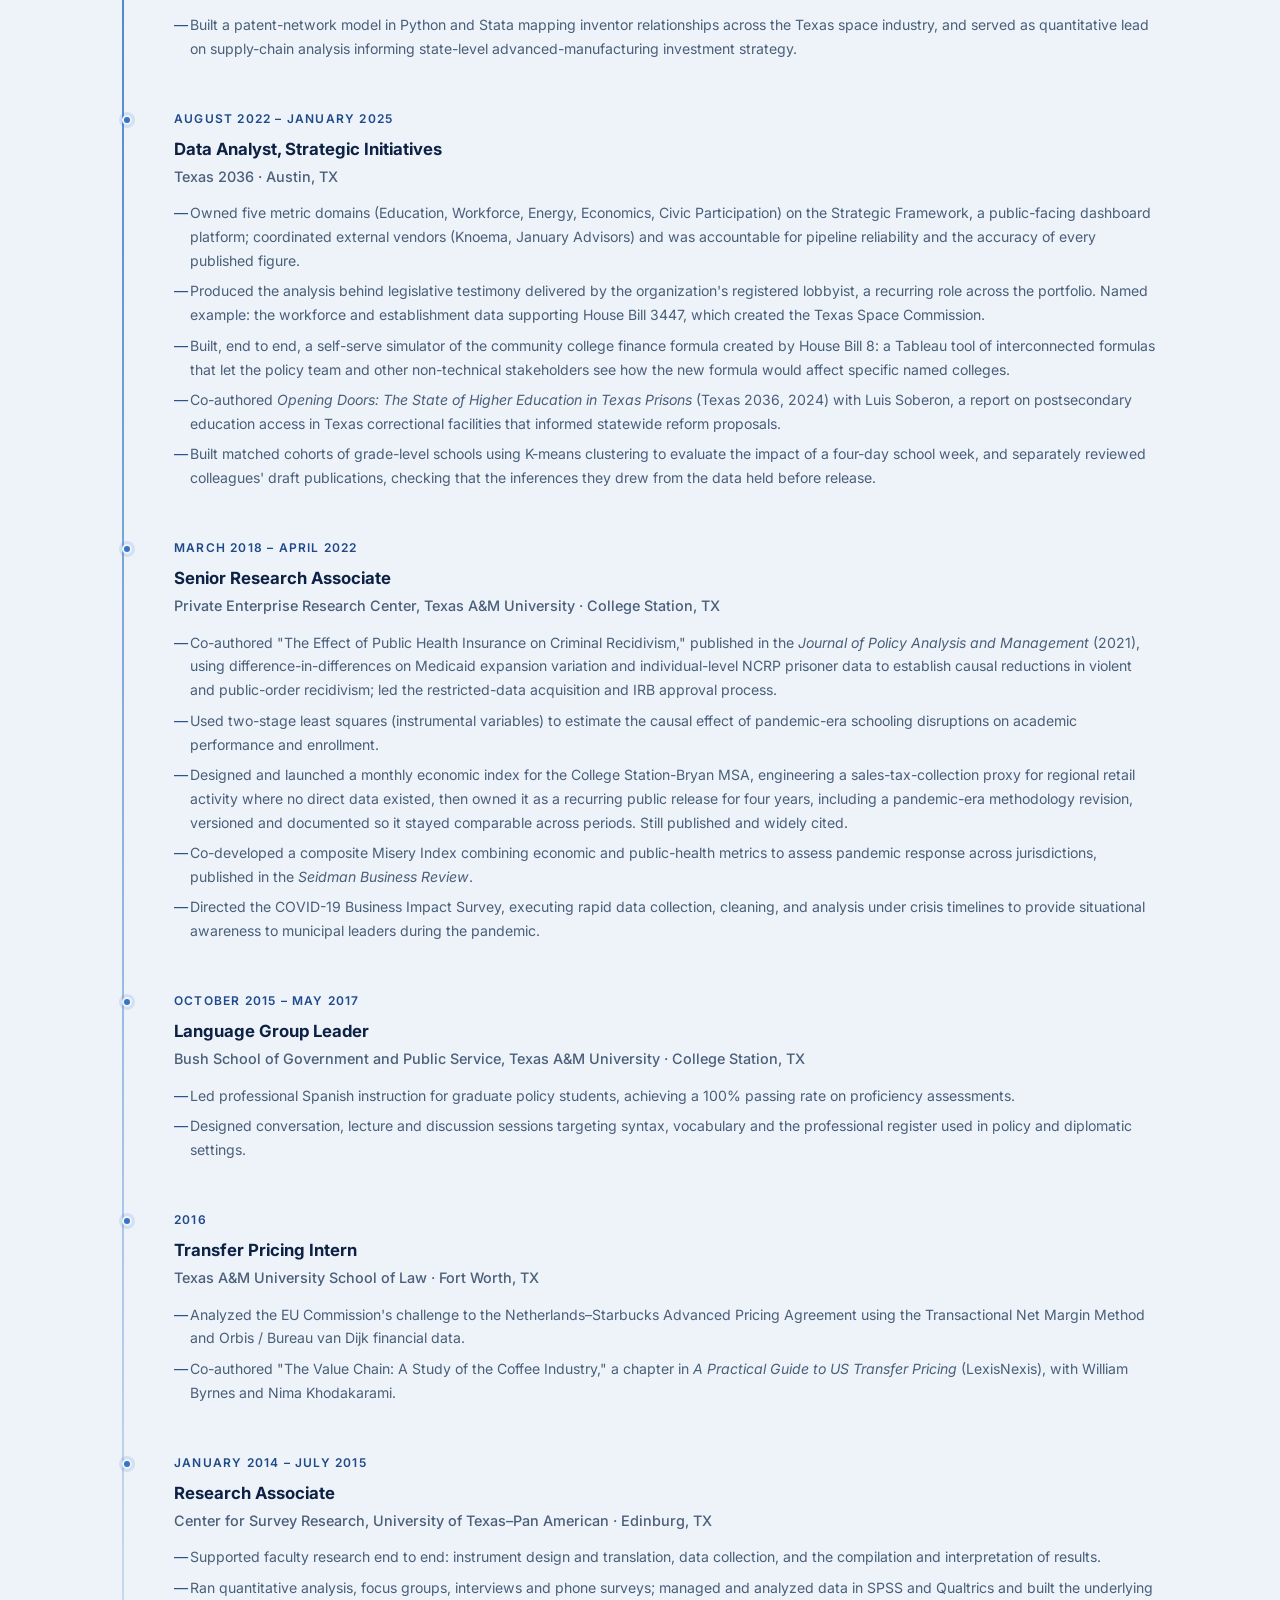
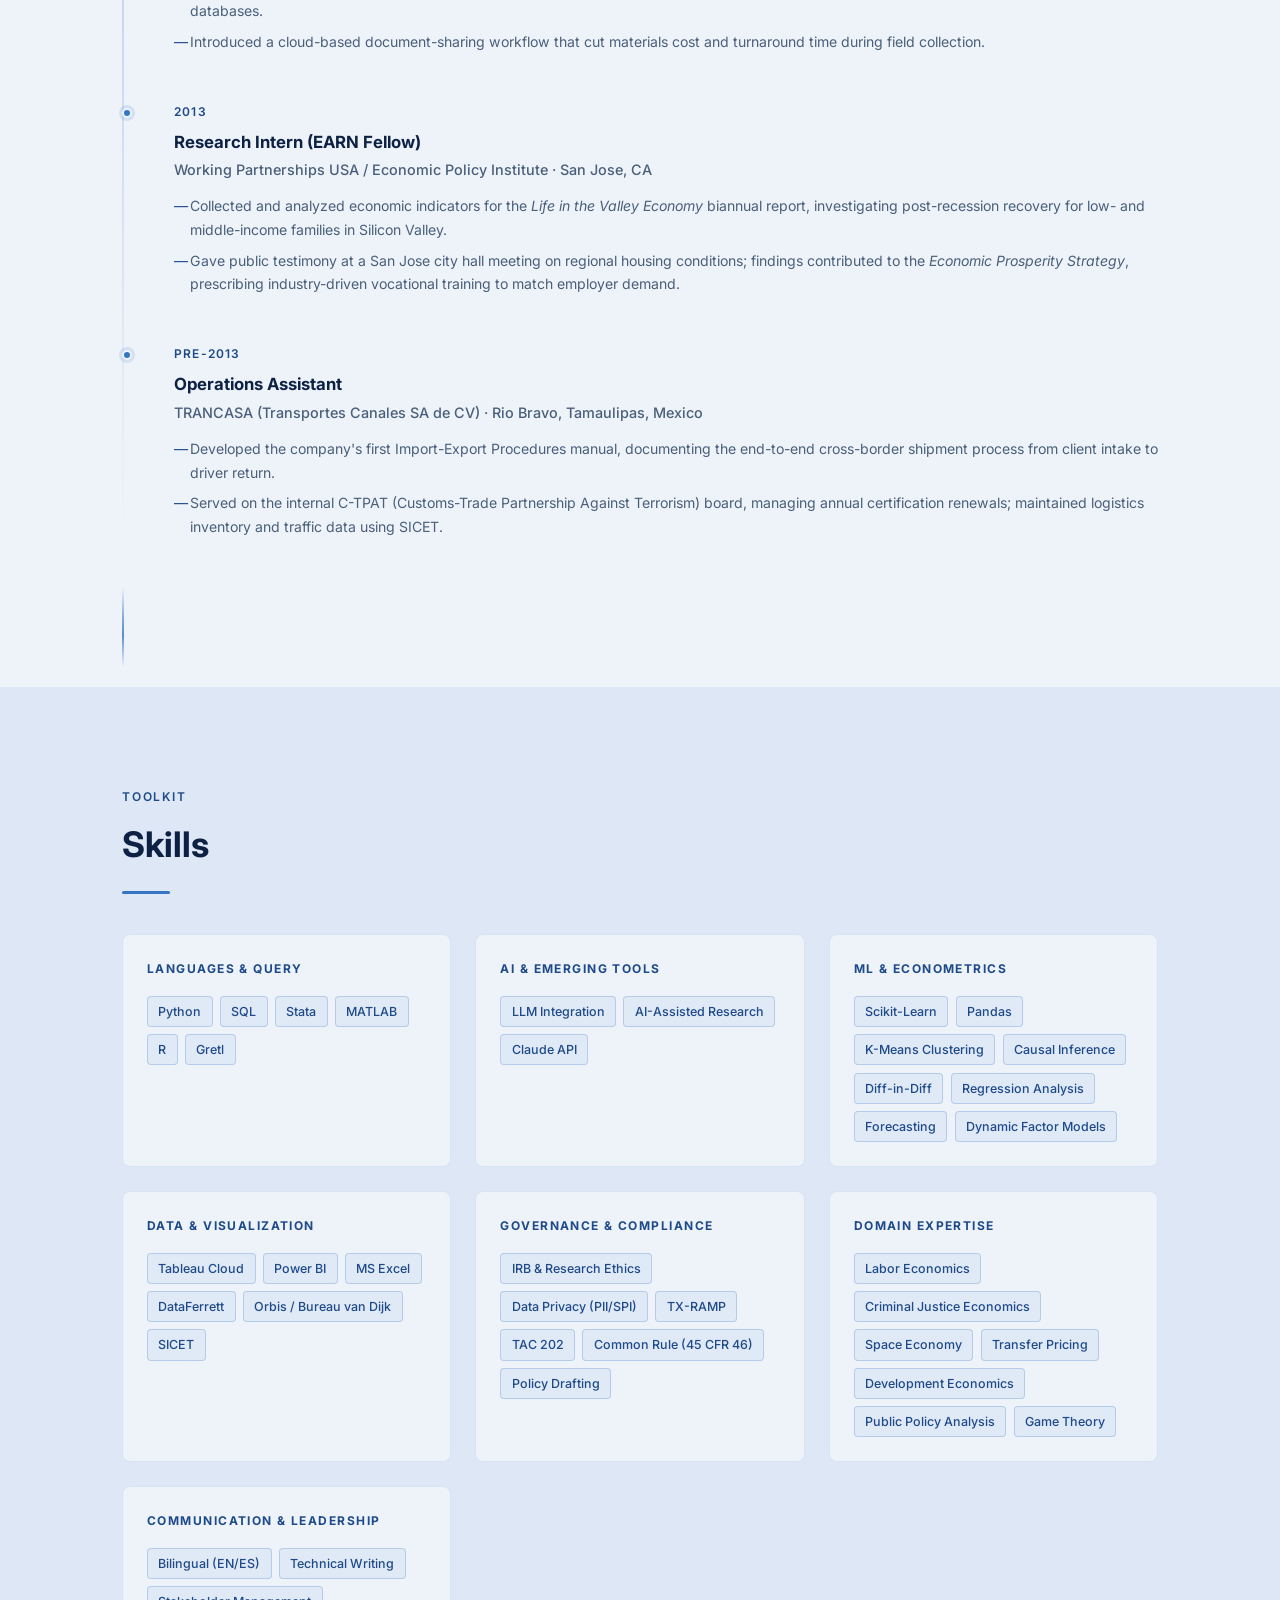
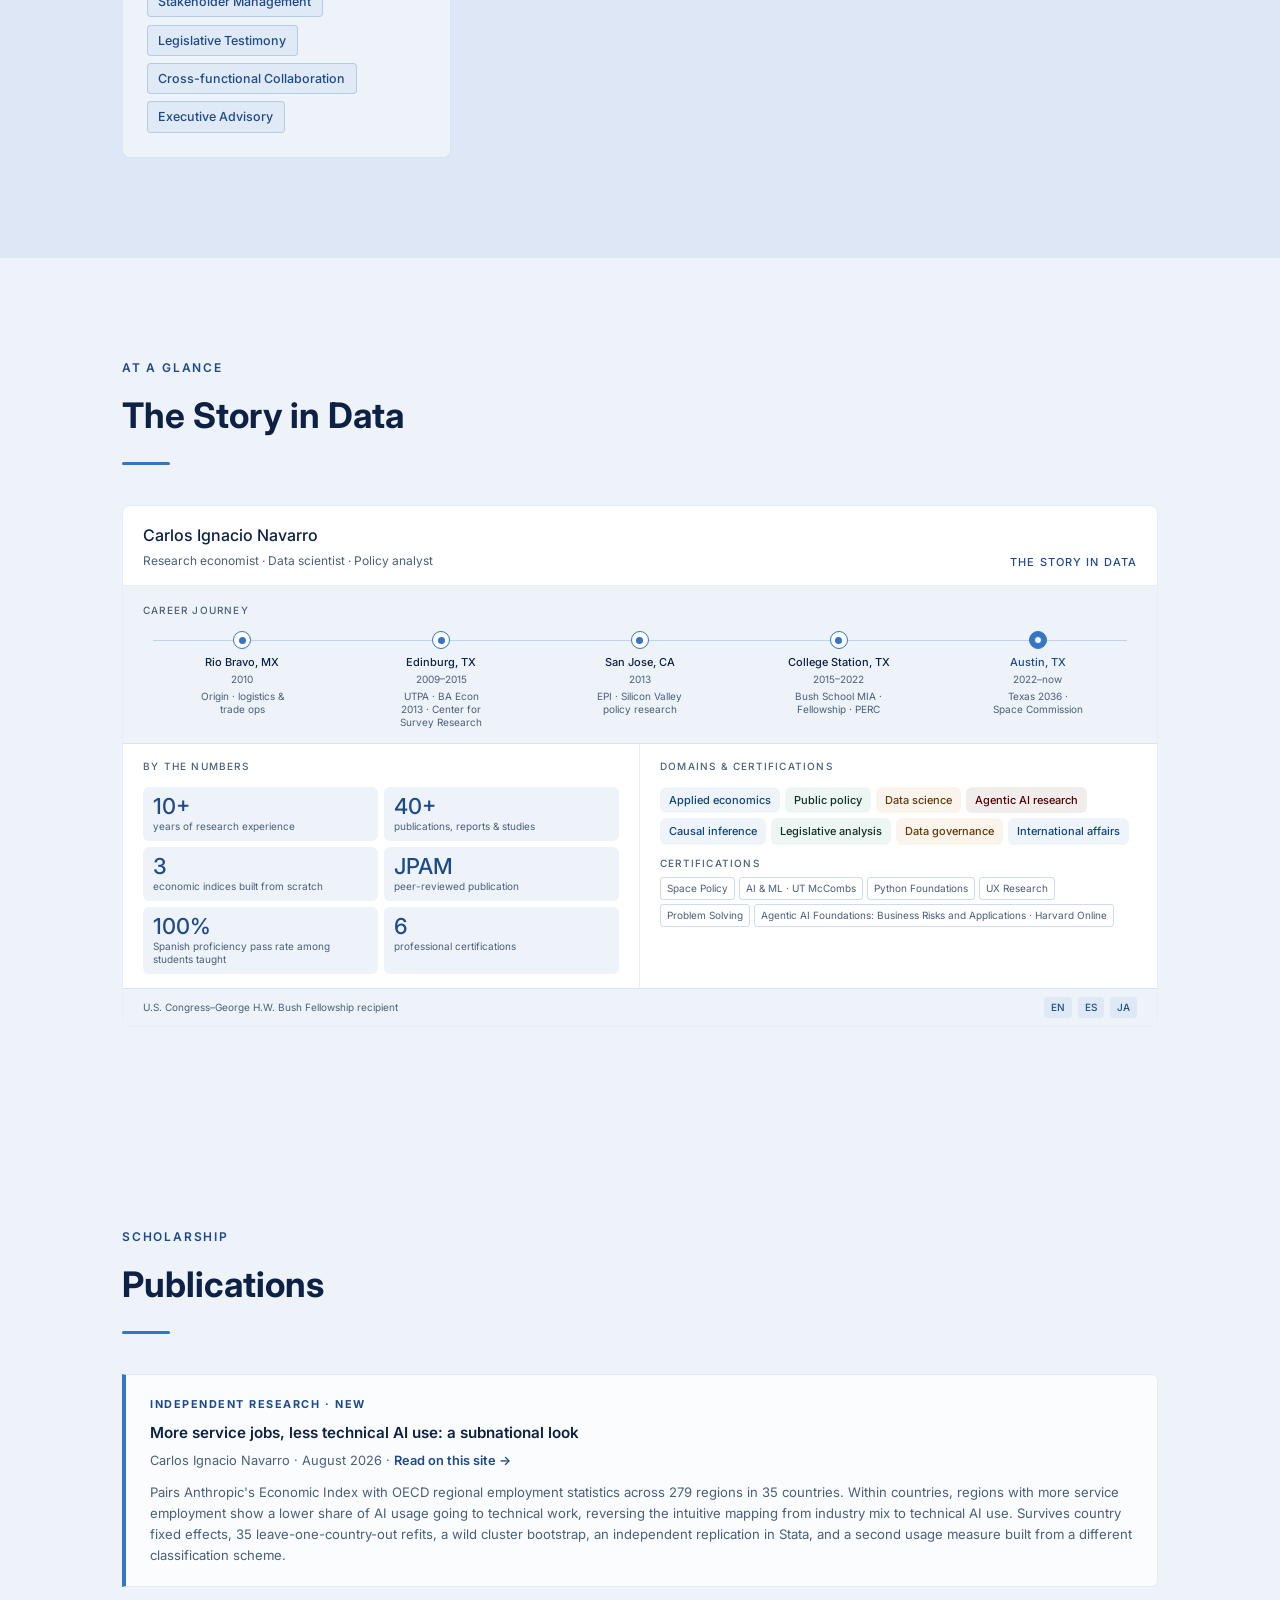
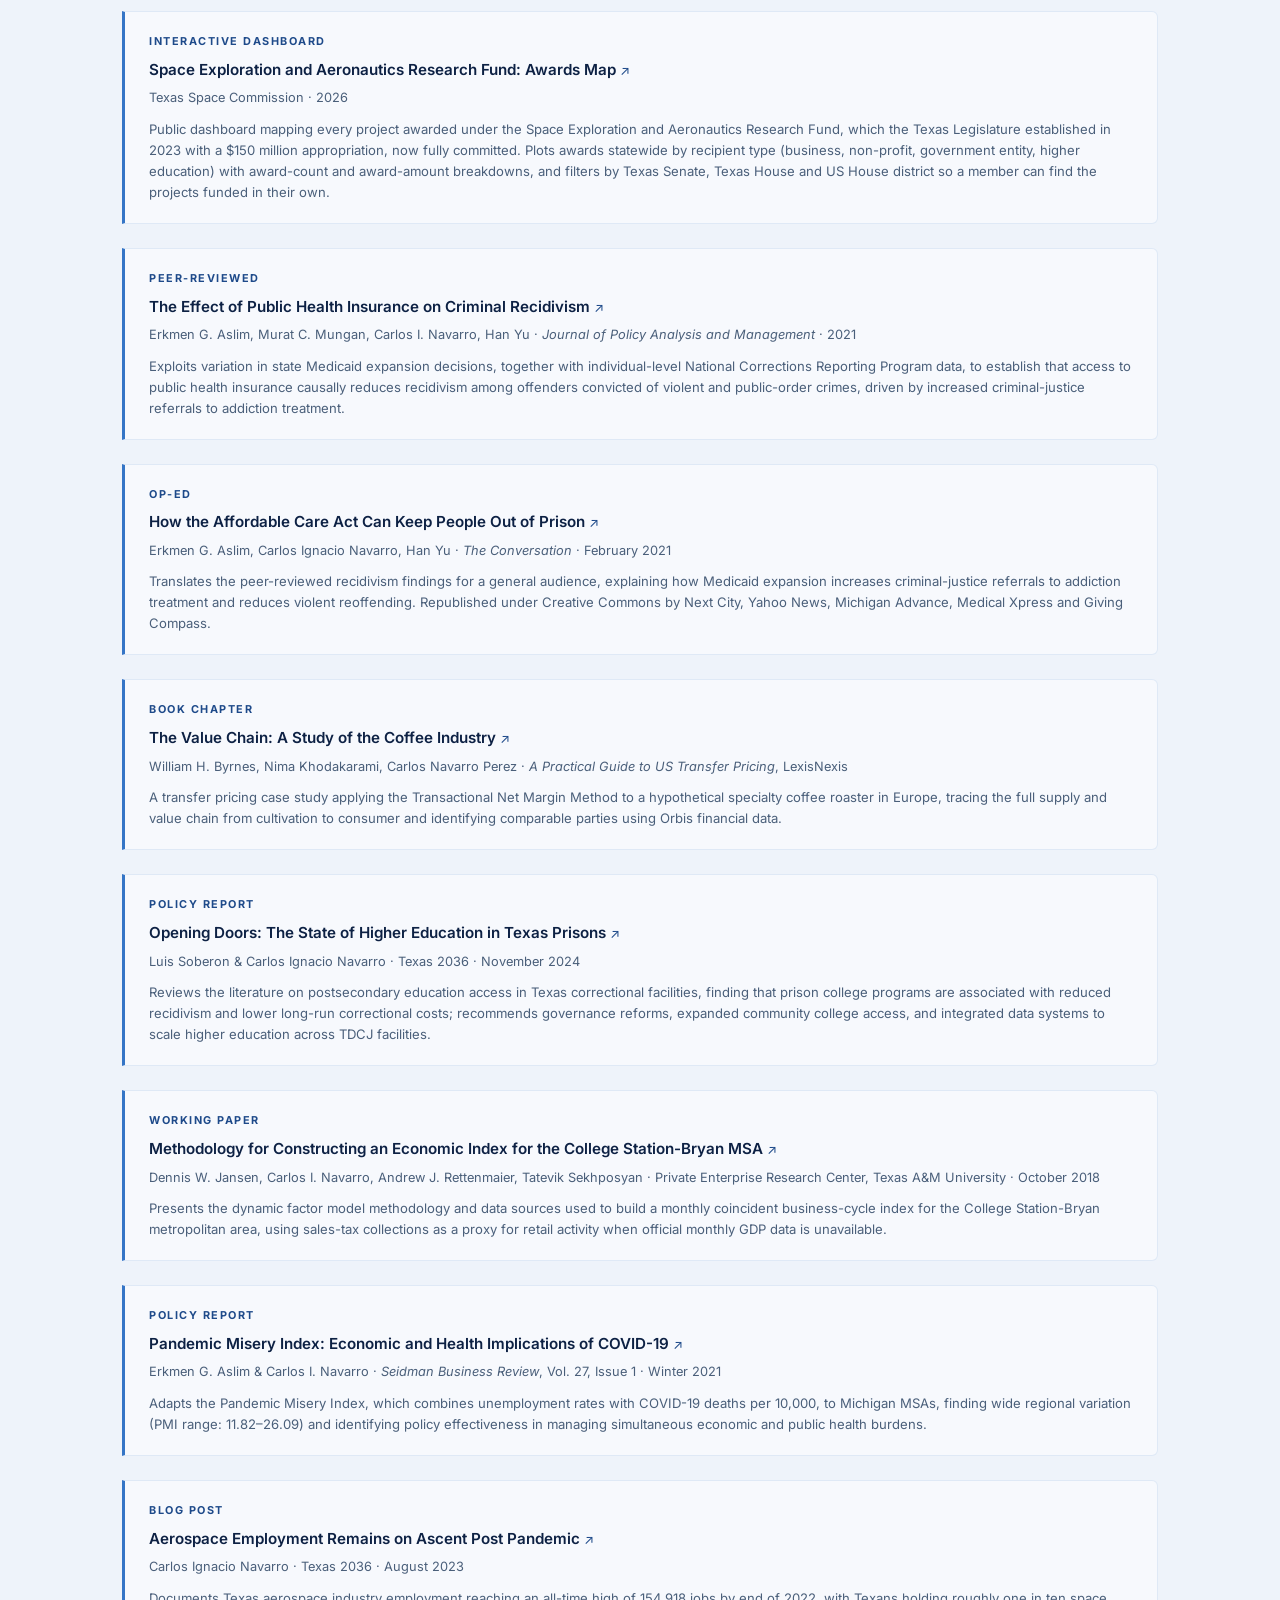
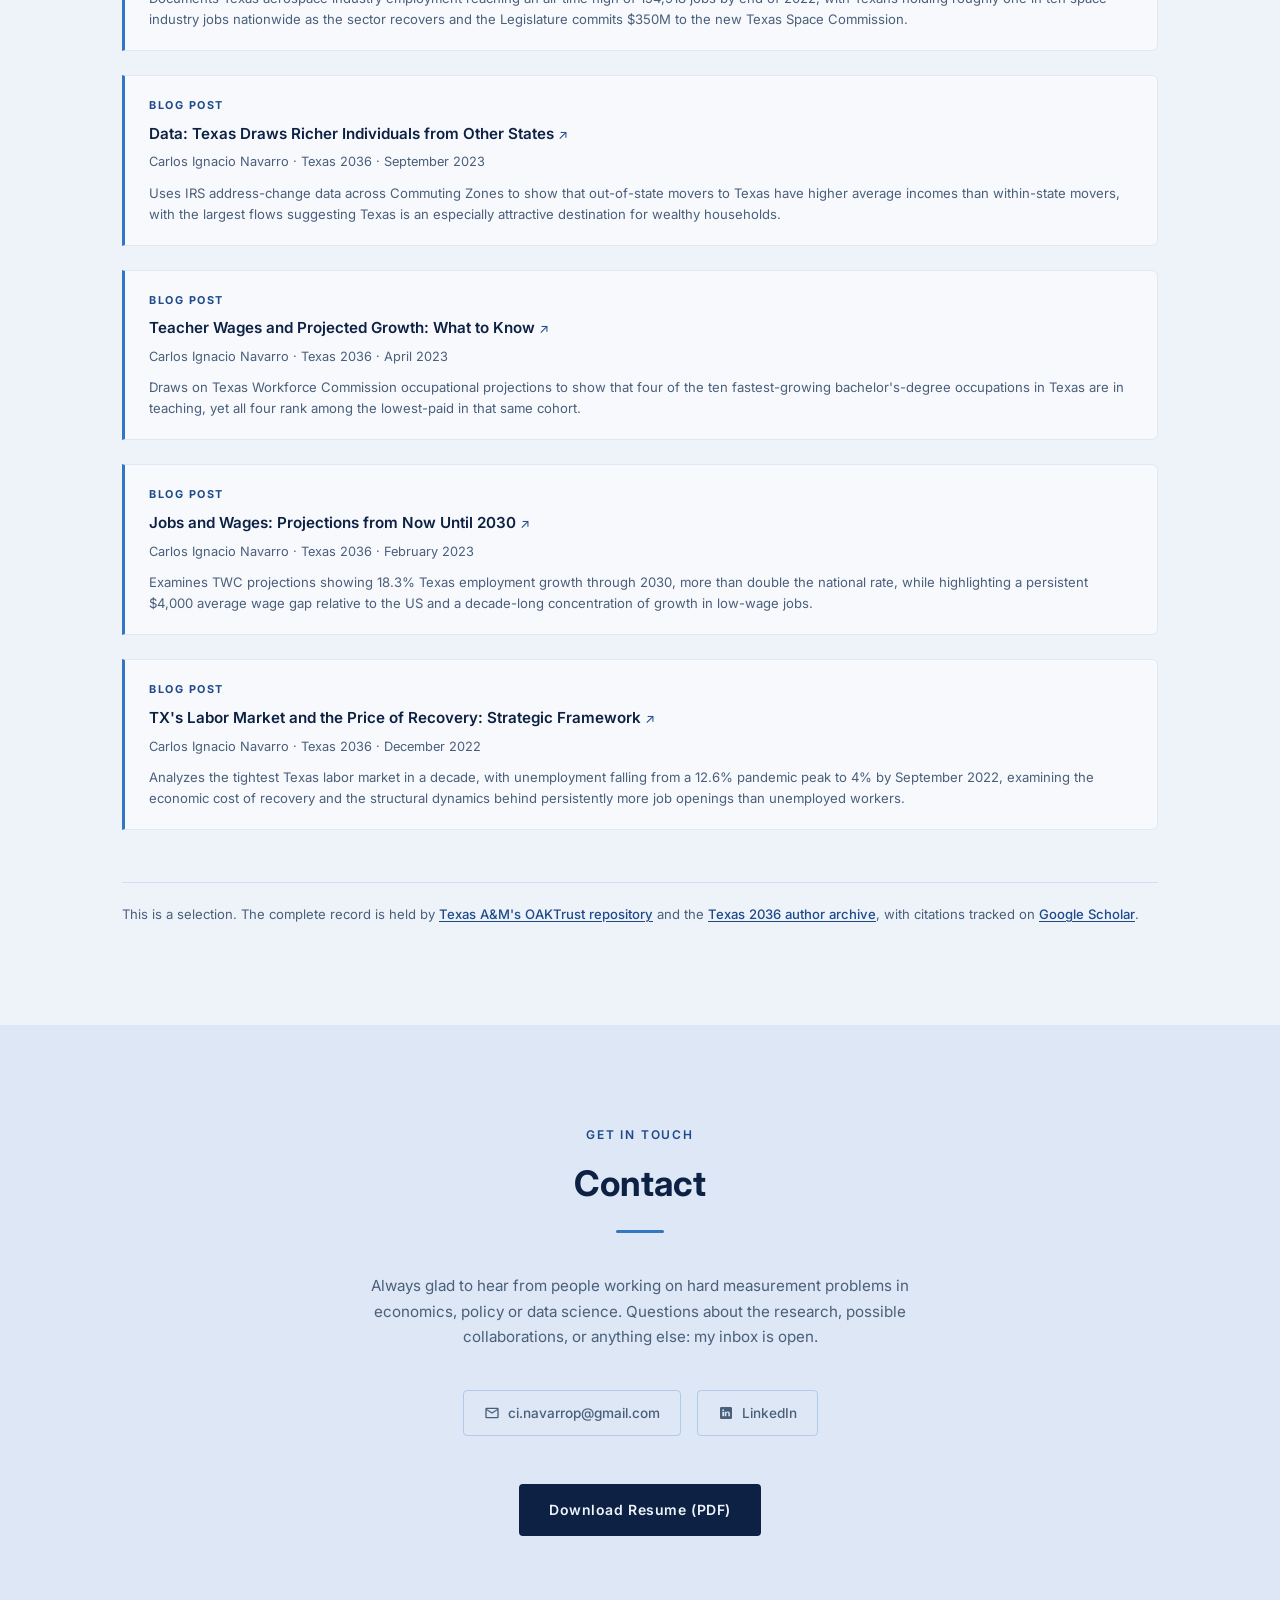
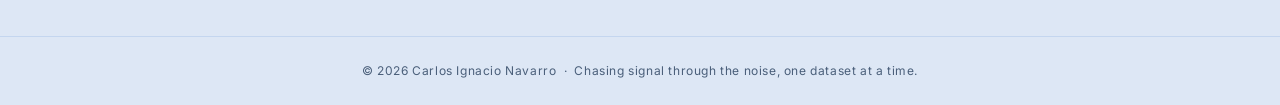
==== commit 96a2d916: "SEARF Map Add SEARF awards dashboard to Experience and Publications" ====
--- a/index.html
+++ b/index.html
@@ -315,6 +315,15 @@
       left: 0;
       color: var(--accent-dark);
     }
+
+    .timeline-body a {
+      color: var(--accent-dark);
+      font-weight: 500;
+      text-decoration: underline;
+      text-underline-offset: 2px;
+    }
+
+    .timeline-body a:hover { color: var(--accent); }
 
     /* ── SKILLS ── */
     #skills { background: var(--bg-secondary); }
@@ -657,6 +666,7 @@
         <div class="timeline-org">Texas Space Commission · Austin, TX</div>
         <div class="timeline-body">
           <ul>
+            <li>Built the Commission's <a href="https://space.texas.gov/grants" target="_blank" rel="noopener">public awards dashboard</a> for the Space Exploration and Aeronautics Research Fund, mapping every funded project statewide by recipient type with award-count and award-amount breakdowns, and filters by Texas Senate, Texas House and US House district so a member can find the projects funded in their own.</li>
             <li>Engineered a workforce index tracking employment and wage dynamics in the commercial space sector, applying industry classification design, imputation of suppressed data under federal disclosure constraints, and time-series construction across a NAICS classification revision to separate the sector methodologically from legacy aerospace and aviation activity.</li>
             <li>Authored the Commission's first Survey Data Collection Policy, reconciling state information-security and accessibility law (TAC 202, TAC 213), cloud procurement requirements (TX-RAMP), the Texas Public Information Act, and federal research-ethics standards (45 CFR 46); became the agency's internal authority on informed consent and sensitive personal information classification.</li>
             <li>Replaced a manual, error-prone Board grant-evaluation process with an automated, auditable data pipeline: deduplication logic, conflict-of-interest exclusion rules, and inter-rater dispersion metrics, producing the standing statistical reporting used by leadership during Board grant-evaluation rounds.</li>
@@ -1057,6 +1067,20 @@
         </div>
       </a>
 
+      <a class="pub-card pub-link pub-ext" href="https://space.texas.gov/grants" target="_blank" rel="noopener">
+        <div class="pub-type">Interactive Dashboard</div>
+        <div class="pub-title">Space Exploration and Aeronautics Research Fund: Awards Map</div>
+        <div class="pub-meta">Texas Space Commission · 2026</div>
+        <div class="pub-abstract">
+          Public dashboard mapping every project awarded under the Space Exploration and
+          Aeronautics Research Fund, which the Texas Legislature established in 2023 with a
+          $150 million appropriation, now fully committed. Plots awards statewide by recipient
+          type (business, non-profit, government entity, higher education) with award-count and
+          award-amount breakdowns, and filters by Texas Senate, Texas House and US House
+          district so a member can find the projects funded in their own.
+        </div>
+      </a>
+
       <a class="pub-card pub-link pub-ext" href="https://papers.ssrn.com/sol3/papers.cfm?abstract_id=3425457" target="_blank" rel="noopener">
         <div class="pub-type">Peer-Reviewed</div>
         <div class="pub-title">The Effect of Public Health Insurance on Criminal Recidivism</div>
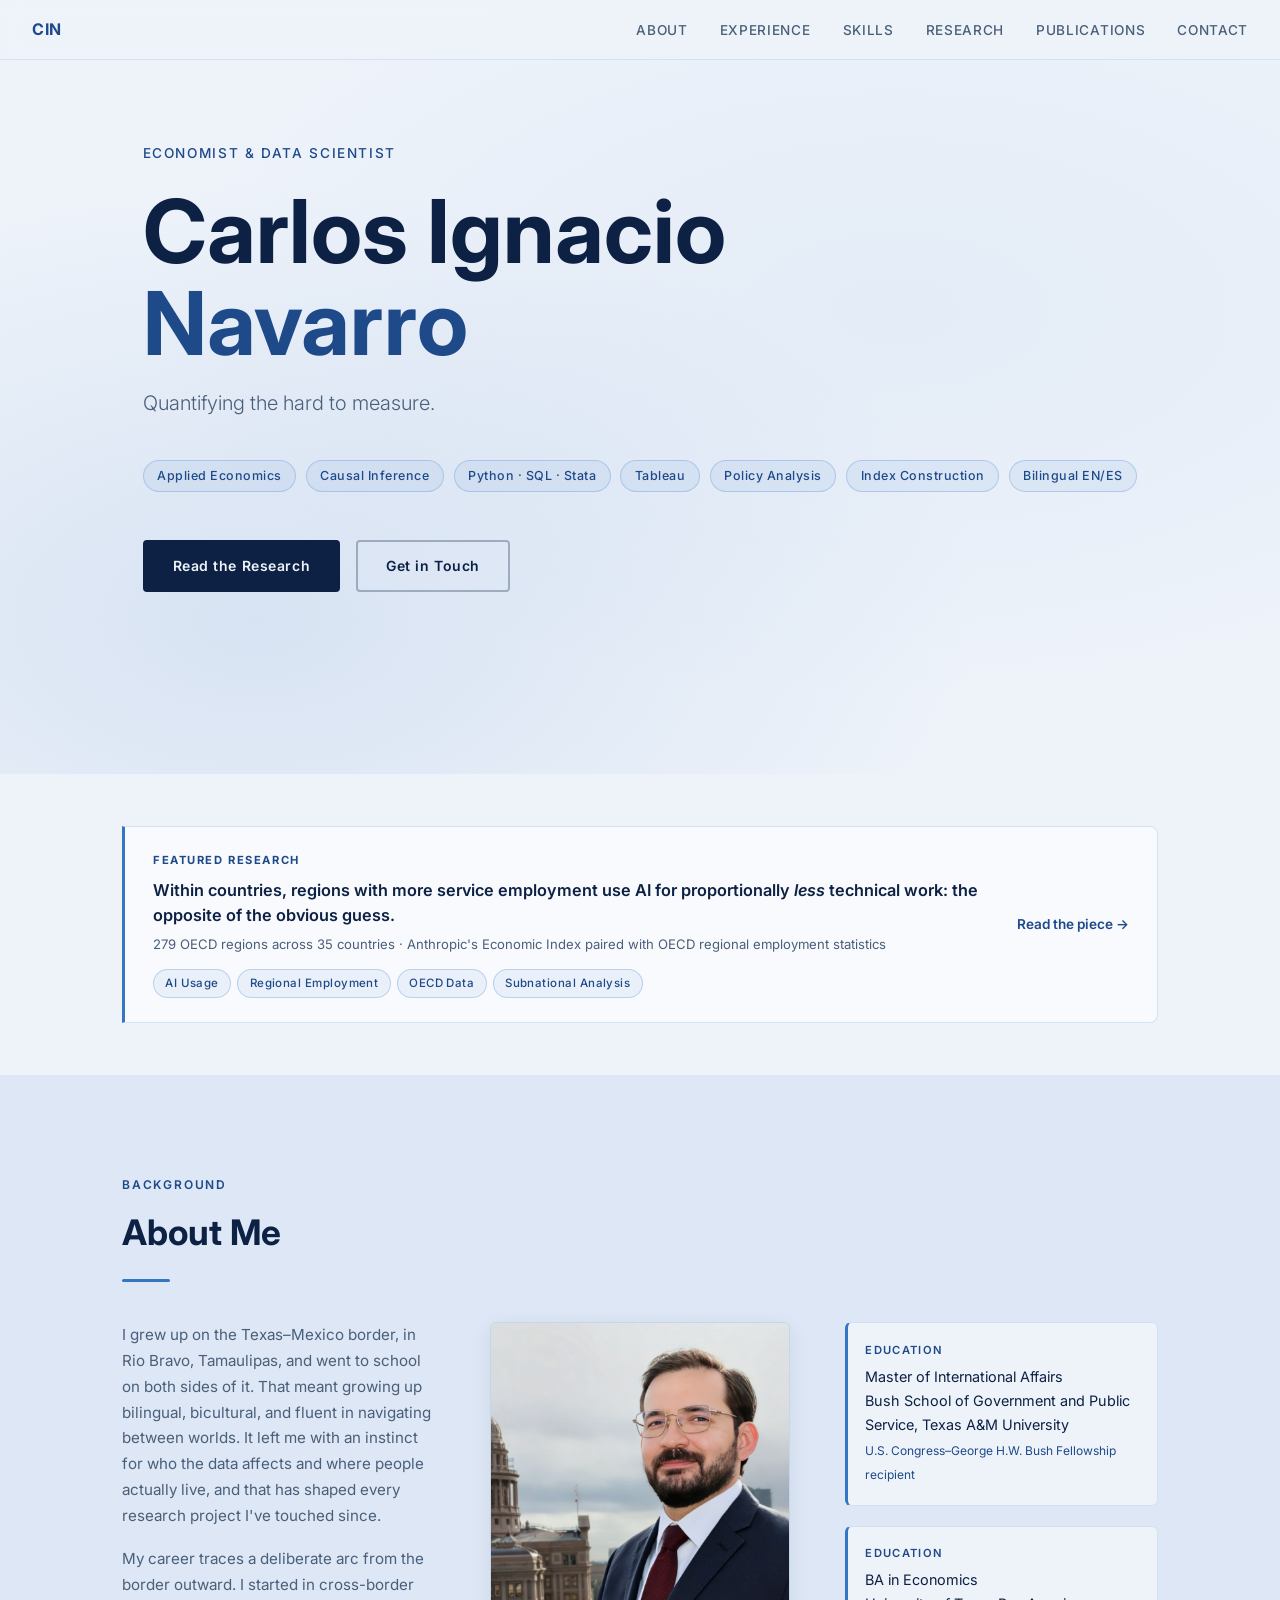
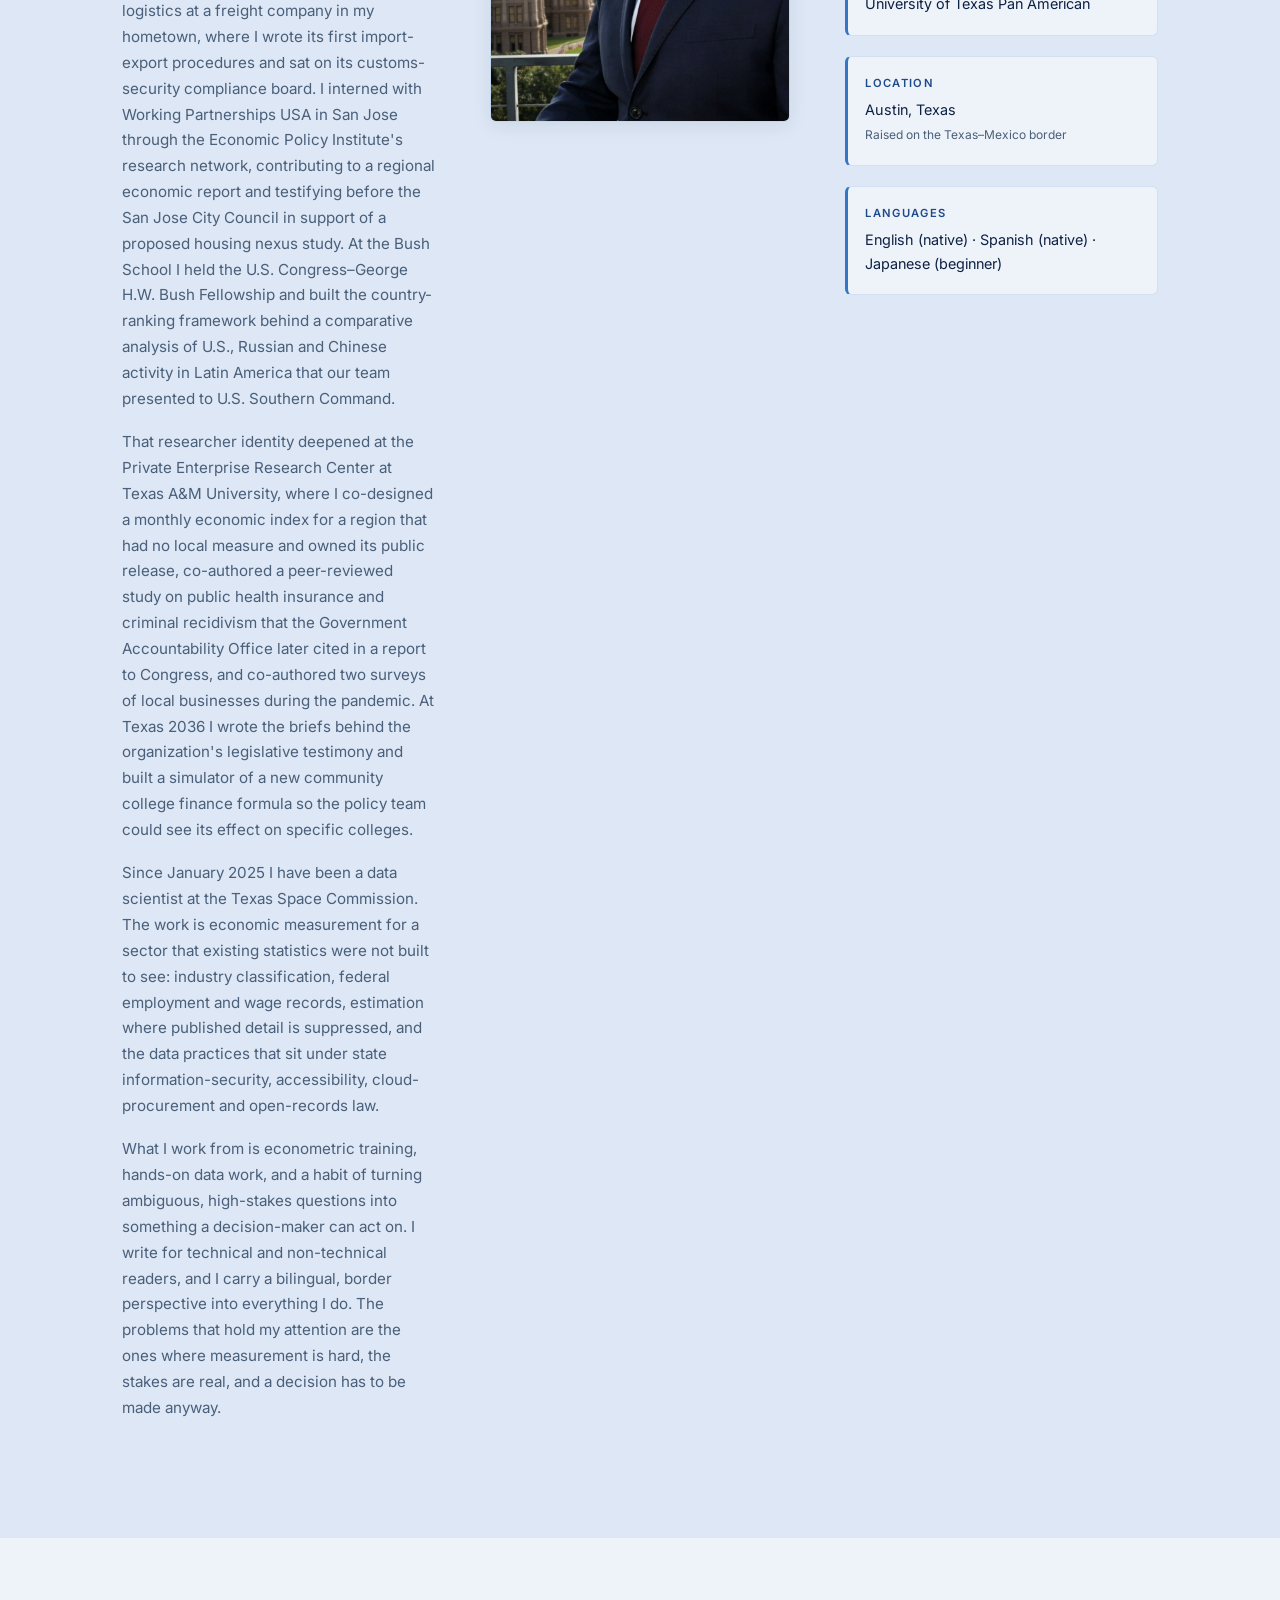
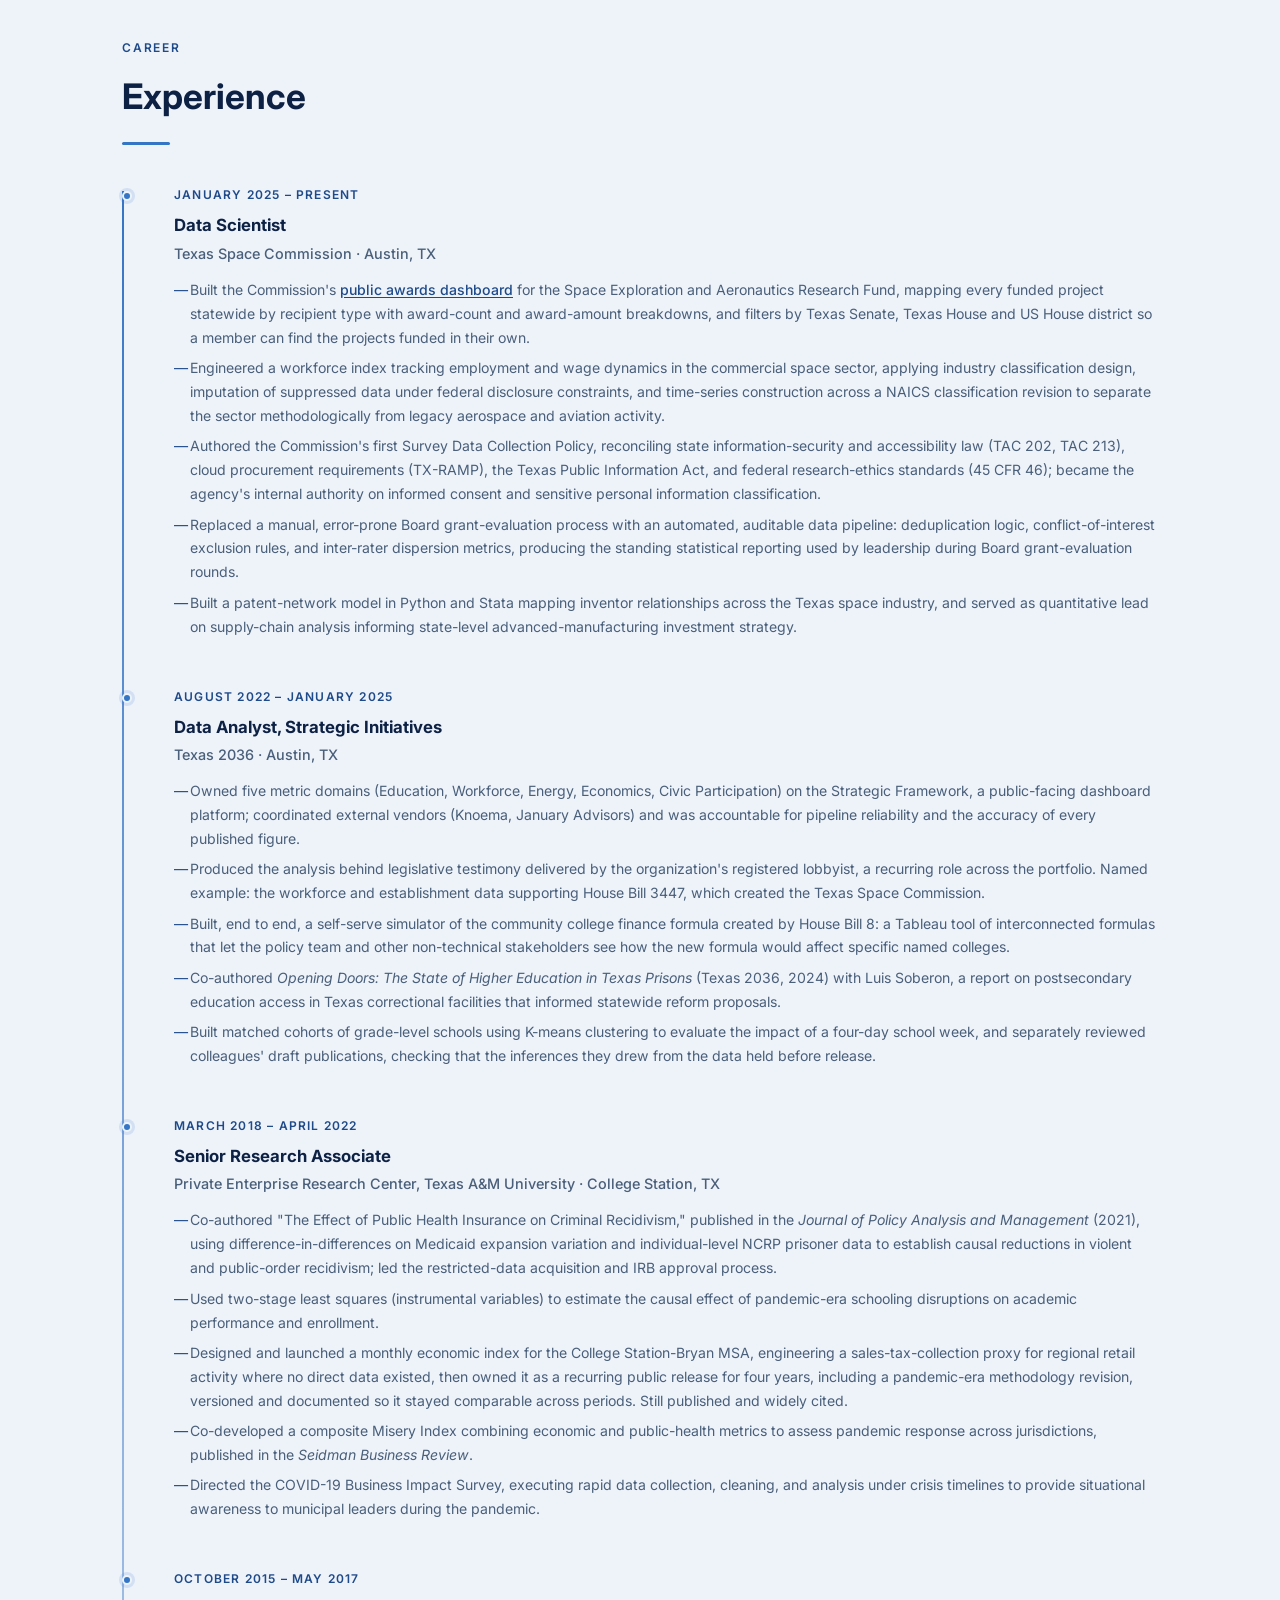
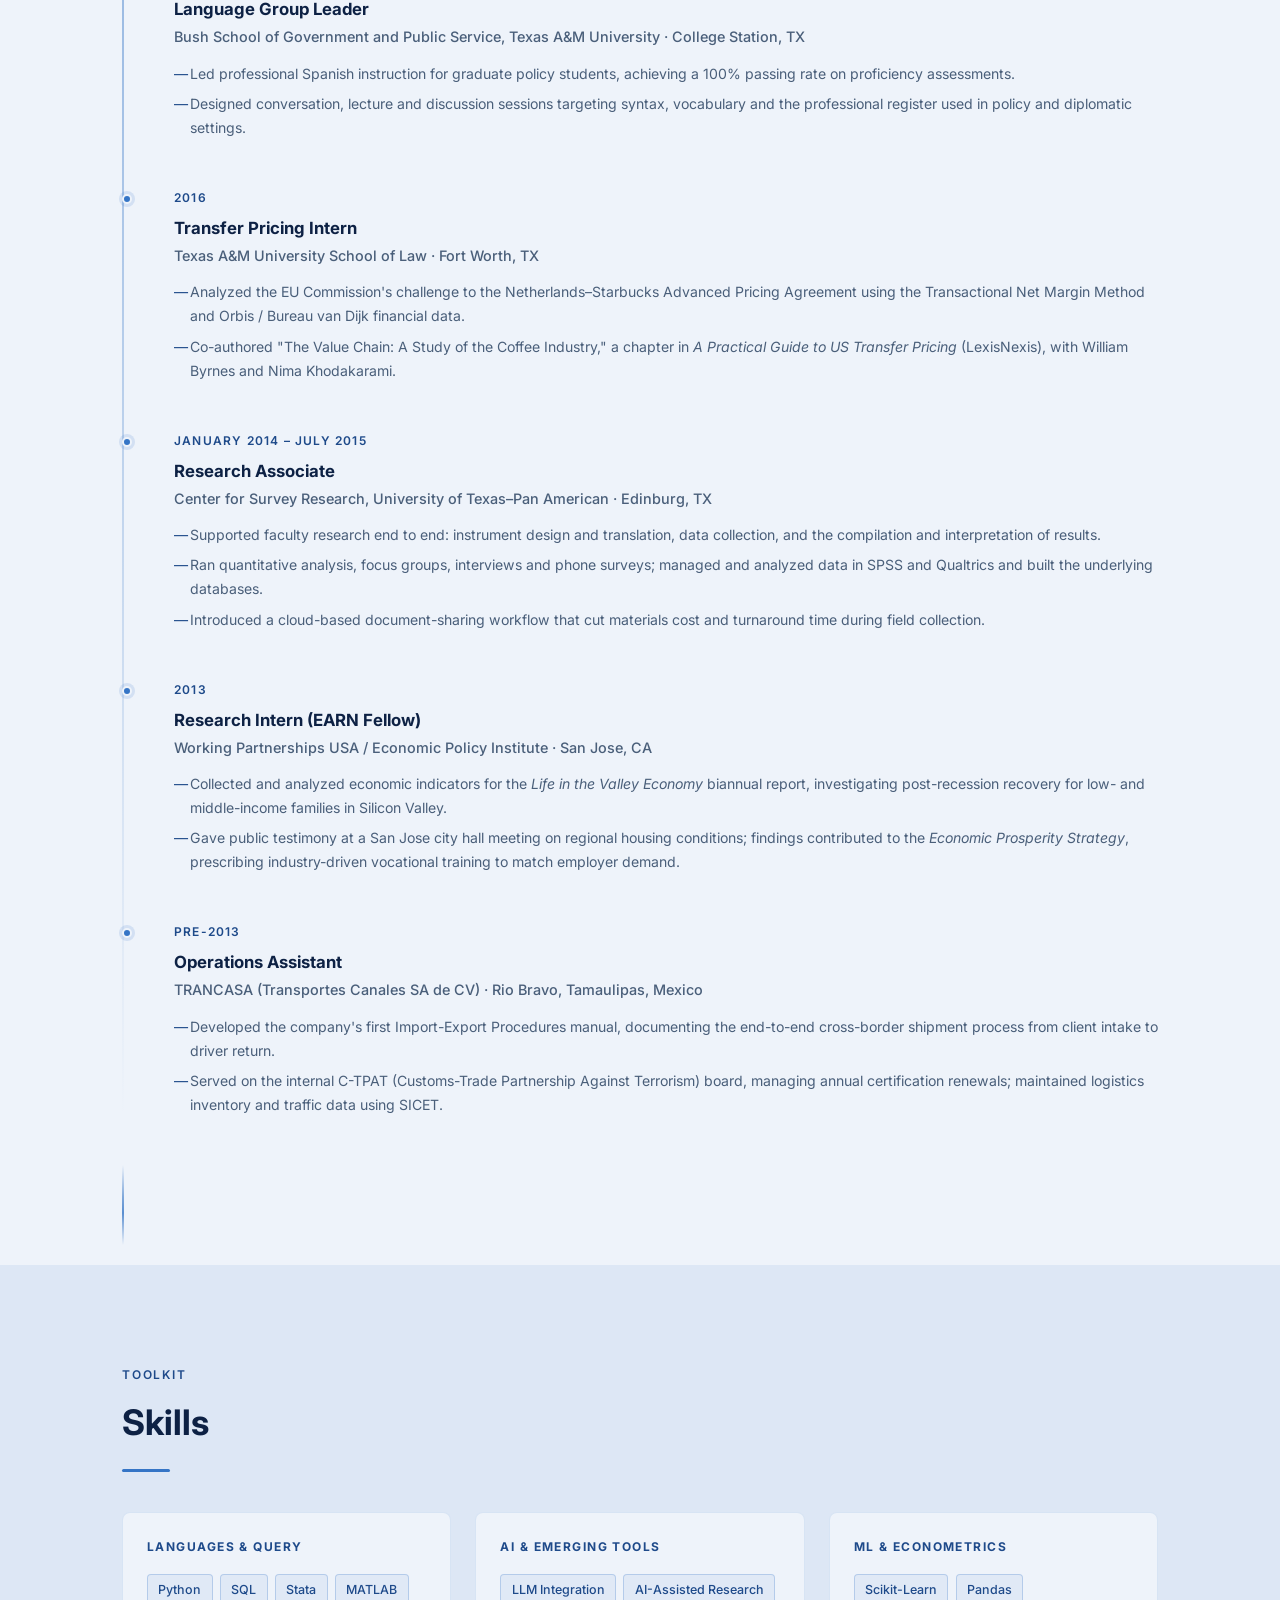
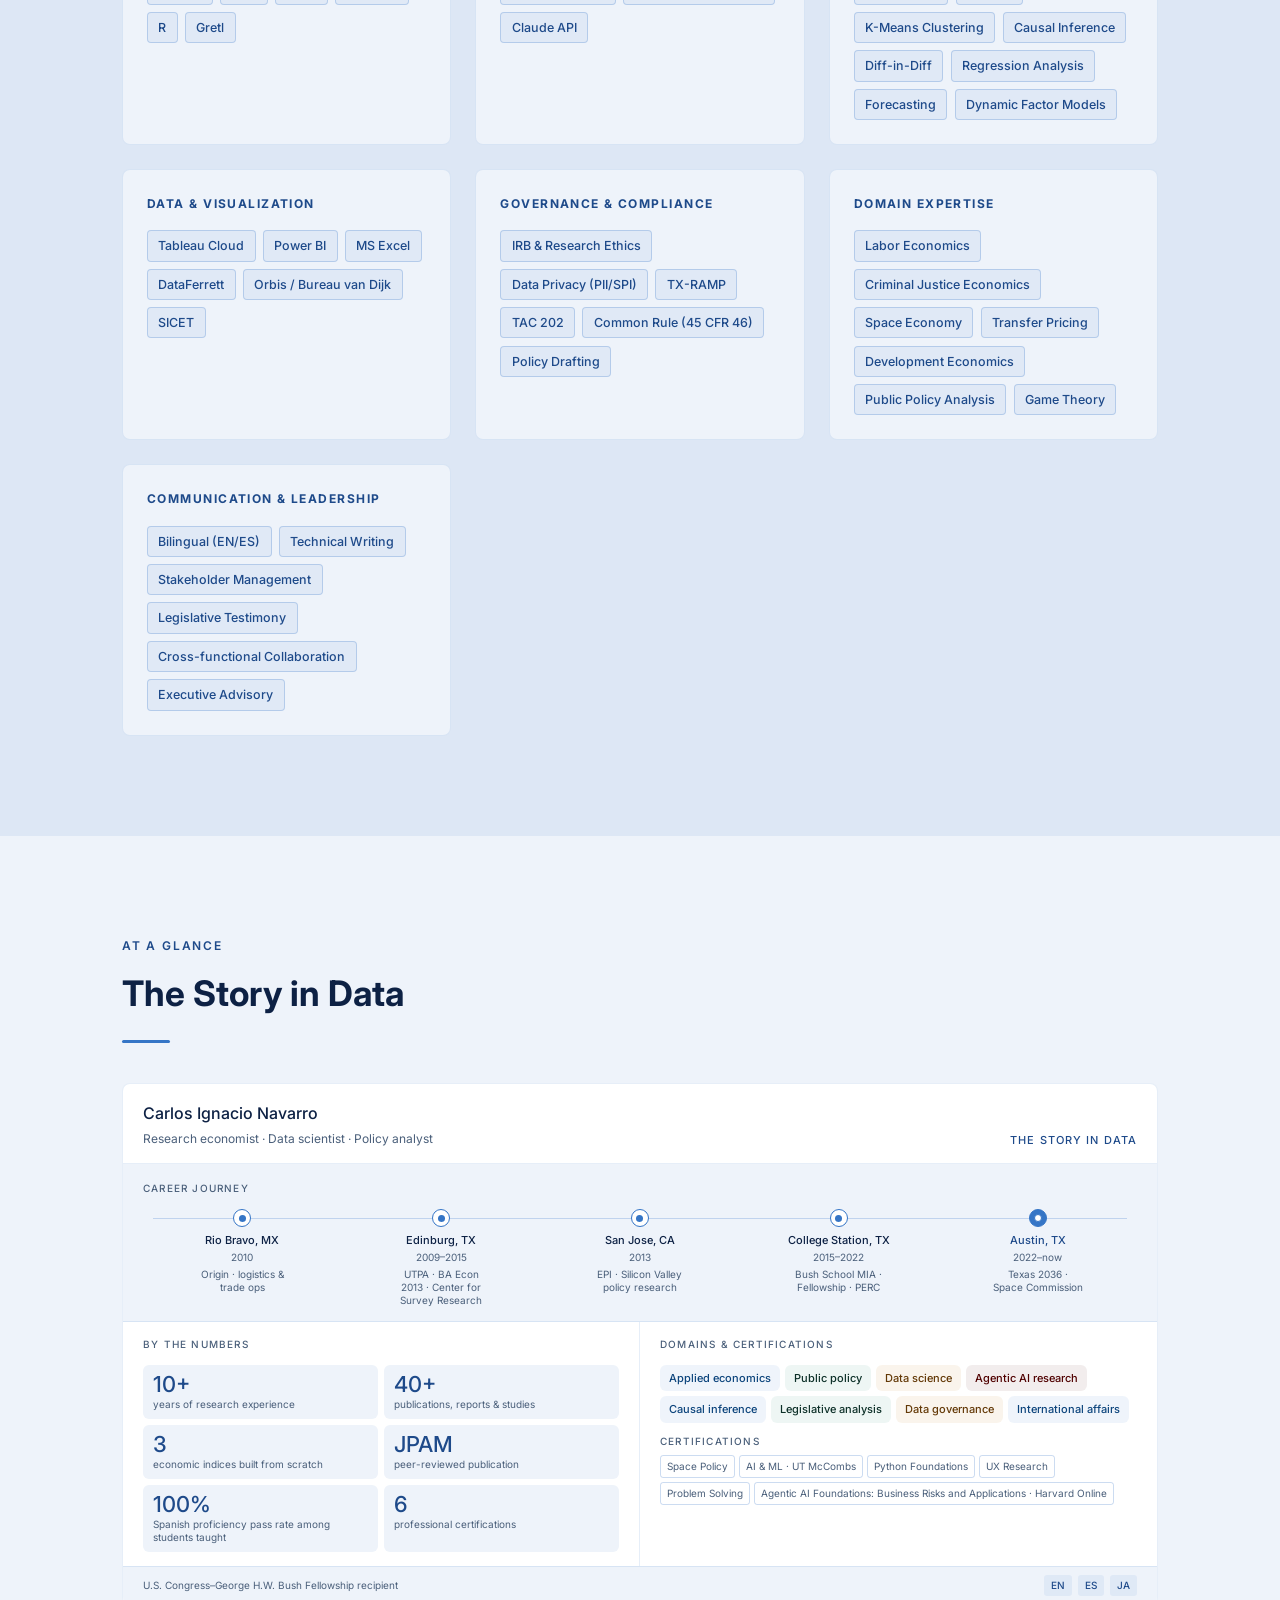
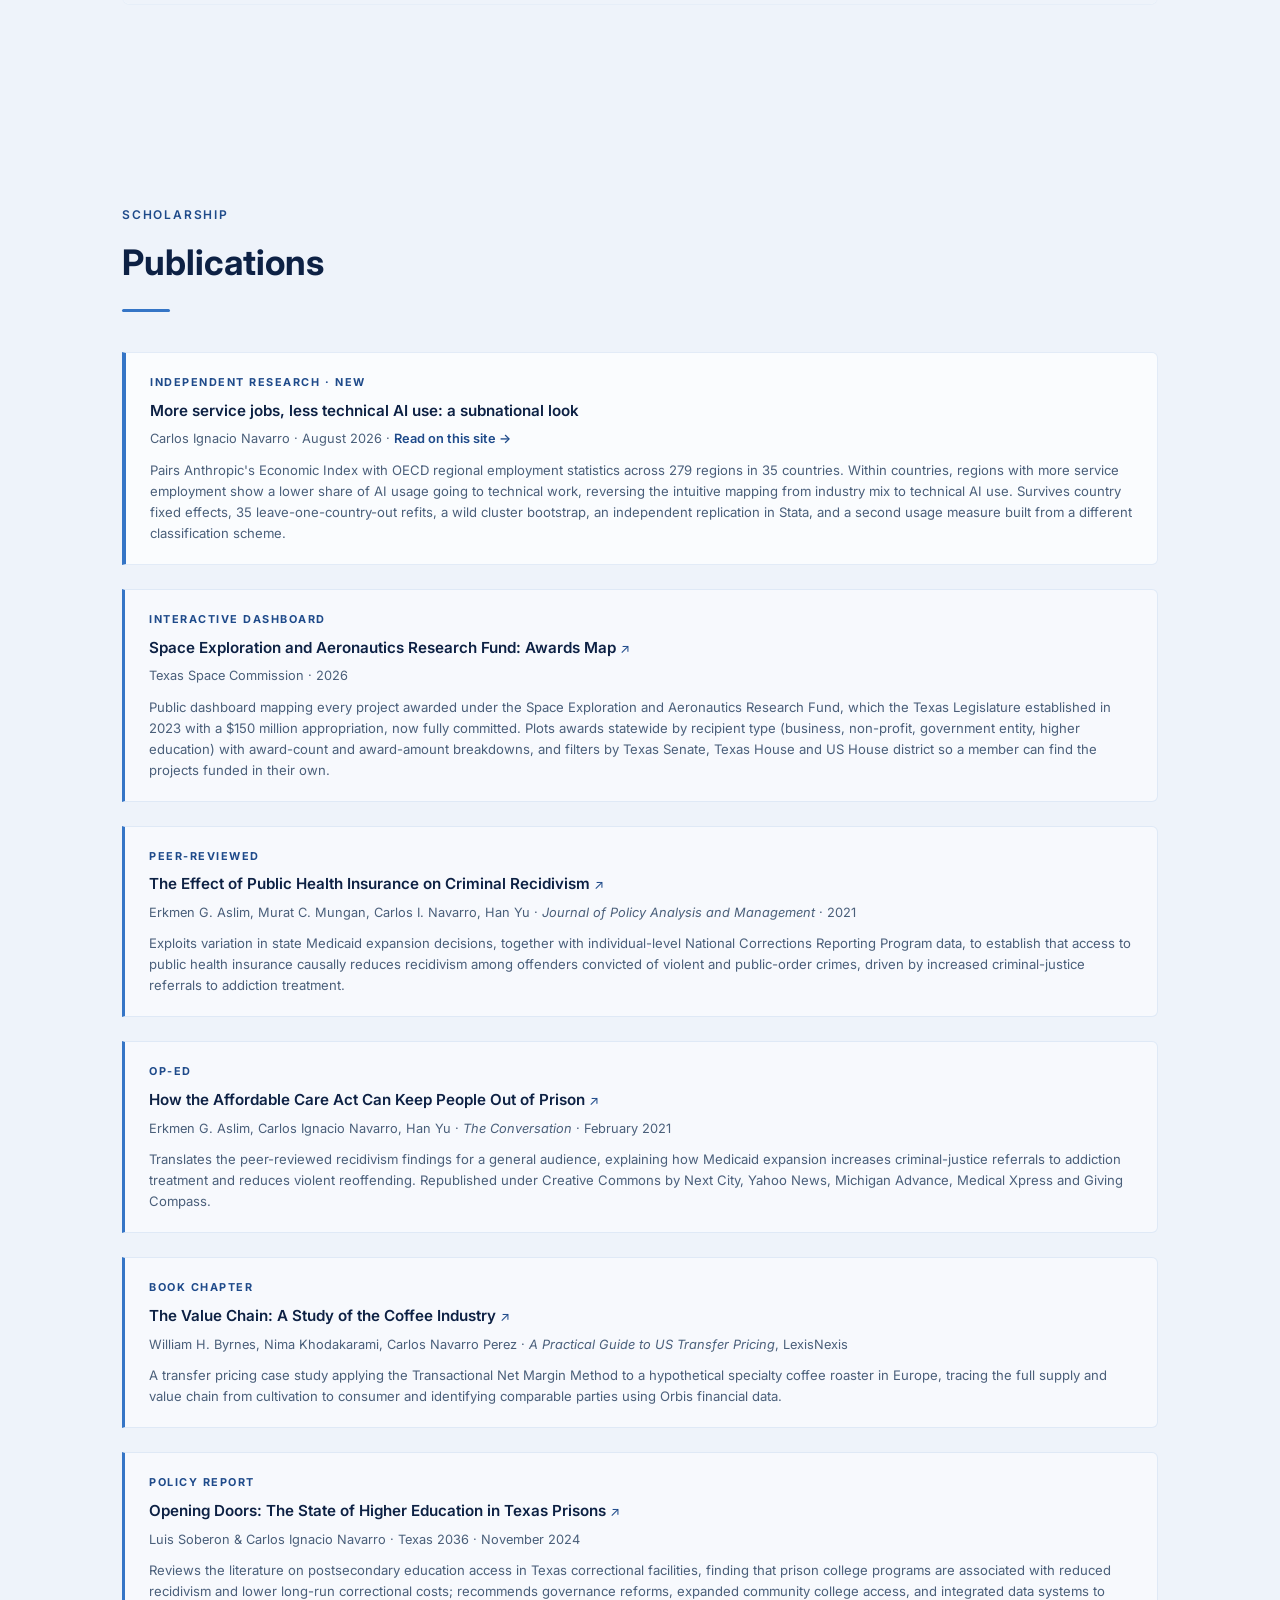
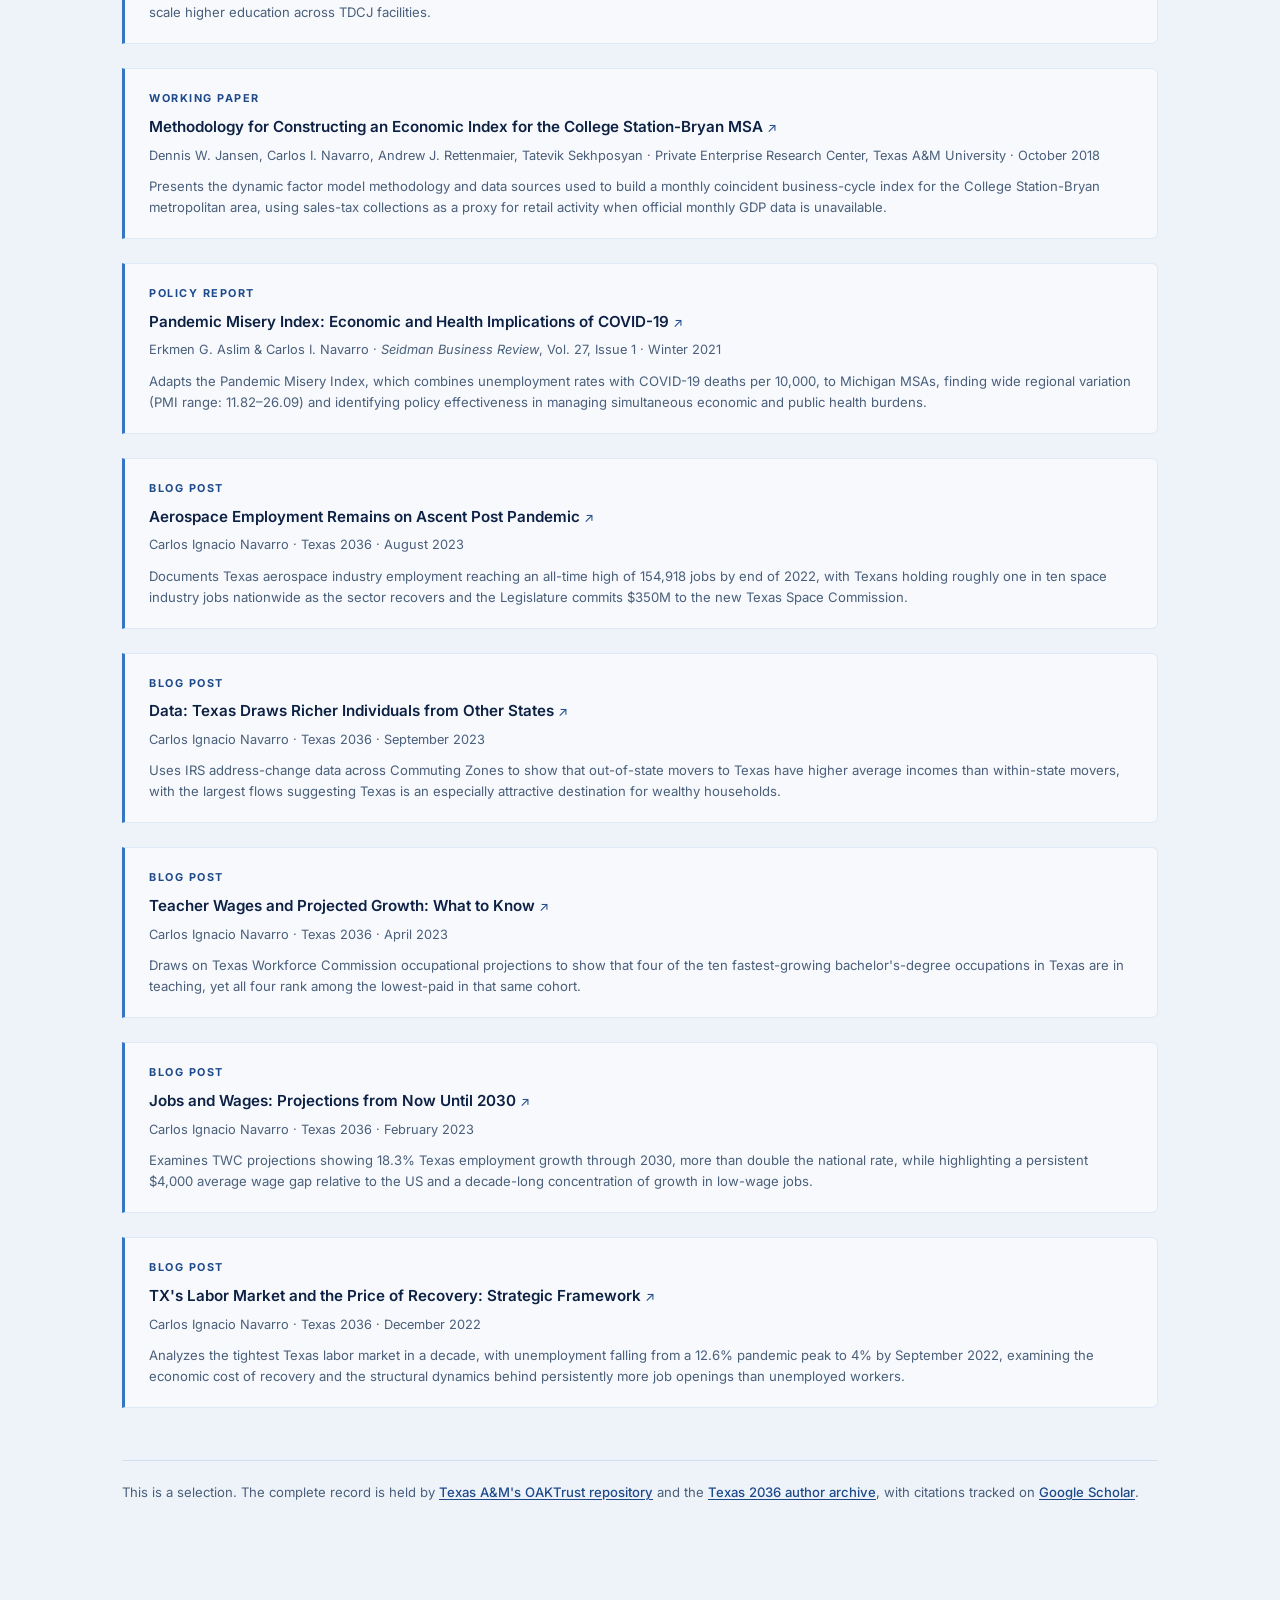
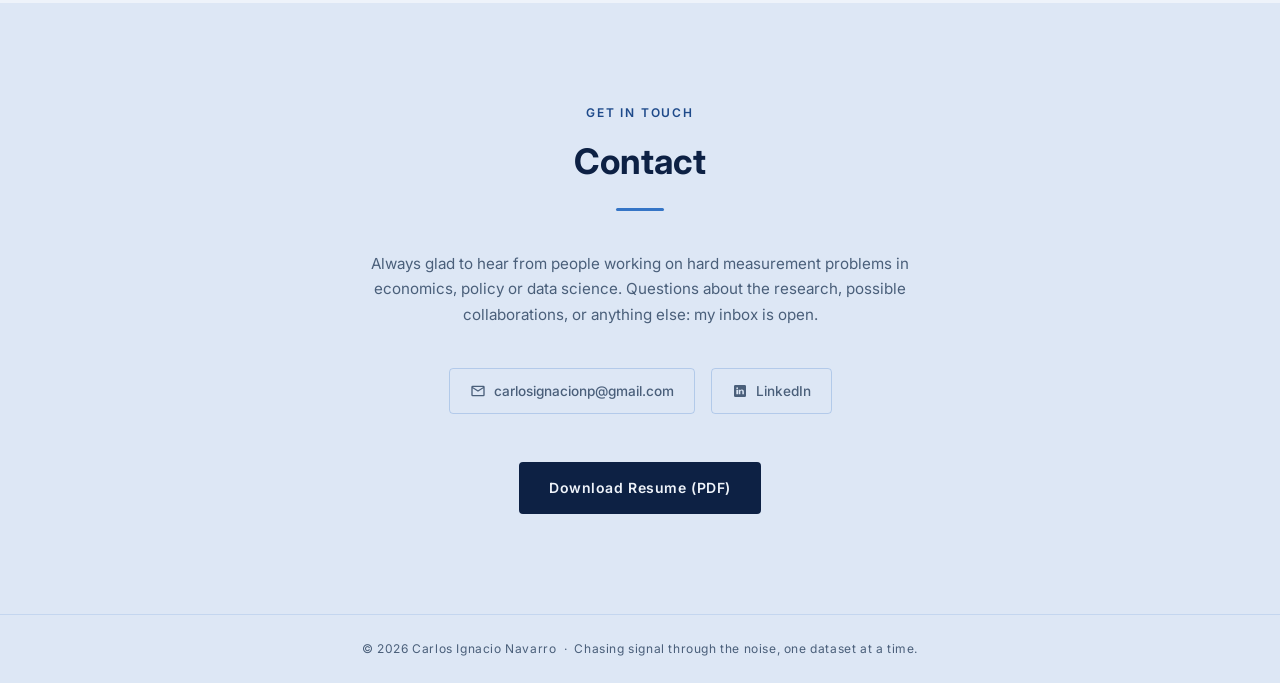
==== commit 1e9579b1: "Update email and bio Update contact email and rewrite About section" ====
--- a/index.html
+++ b/index.html
@@ -597,32 +597,50 @@
     <div class="about-grid">
       <div class="about-body">
         <p>
-          I grew up on the Texas–Mexico border, in the Rio Grande Valley. That meant
-          growing up bilingual, bicultural, and fluent in navigating between worlds.
-          It left me with an instinct for who the data affects and where people actually
-          live, and that has shaped every research project I've touched since.
+          I grew up on the Texas–Mexico border, in Rio Bravo, Tamaulipas, and went to
+          school on both sides of it. That meant growing up bilingual, bicultural, and
+          fluent in navigating between worlds. It left me with an instinct for who the
+          data affects and where people actually live, and that has shaped every
+          research project I've touched since.
         </p>
         <p>
           My career traces a deliberate arc from the border outward. I started in
-          cross-border logistics at TRANCASA, then interned with the Economic Policy
-          Institute in Silicon Valley, studying post-recession recovery for low-income
-          families. At the Bush School I received the U.S. Congress–George H.W. Bush
-          Fellowship and delivered a comparative security analysis to U.S. Southern
-          Command. That researcher identity deepened at PERC (Texas A&amp;M), where I
-          built economic indices, co-authored a peer-reviewed study on Medicaid and
-          recidivism, and directed a COVID-19 business impact survey. At Texas 2036
-          I translated complex data into legislative recommendations on workforce and
-          criminal justice. Since January 2025 I've served as Data Scientist at the
-          Texas Space Commission, building economic indicators for the commercial space sector.
+          cross-border logistics at a freight company in my hometown, where I wrote its
+          first import-export procedures and sat on its customs-security compliance
+          board. I interned with Working Partnerships USA in San Jose through the
+          Economic Policy Institute's research network, contributing to a regional
+          economic report and testifying before the San Jose City Council in support of
+          a proposed housing nexus study. At the Bush School I held the U.S.
+          Congress–George H.W. Bush Fellowship and built the country-ranking framework
+          behind a comparative analysis of U.S., Russian and Chinese activity in Latin
+          America that our team presented to U.S. Southern Command.
         </p>
         <p>
-          The combination I work from is rigorous econometric training, production-grade
-          data science (Python, SQL, Stata, ML), and a decade of translating ambiguous,
-          high-stakes problems into decisions that moved policy. I work across sectors,
-          communicate fluently to both technical and executive audiences, and carry a
-          bilingual, international perspective into everything I do. The problems that
-          hold my attention are the ones where measurement is hard, the stakes are real,
-          and a decision has to be made anyway.
+          That researcher identity deepened at the Private Enterprise Research Center at
+          Texas A&amp;M University, where I co-designed a monthly economic index for a
+          region that had no local measure and owned its public release, co-authored a
+          peer-reviewed study on public health insurance and criminal recidivism that the
+          Government Accountability Office later cited in a report to Congress, and
+          co-authored two surveys of local businesses during the pandemic. At Texas 2036
+          I wrote the briefs behind the organization's legislative testimony and built a
+          simulator of a new community college finance formula so the policy team could
+          see its effect on specific colleges.
+        </p>
+        <p>
+          Since January 2025 I have been a data scientist at the Texas Space Commission.
+          The work is economic measurement for a sector that existing statistics were not
+          built to see: industry classification, federal employment and wage records,
+          estimation where published detail is suppressed, and the data practices that sit
+          under state information-security, accessibility, cloud-procurement and
+          open-records law.
+        </p>
+        <p>
+          What I work from is econometric training, hands-on data work, and a habit of
+          turning ambiguous, high-stakes questions into something a decision-maker can act
+          on. I write for technical and non-technical readers, and I carry a bilingual,
+          border perspective into everything I do. The problems that hold my attention are
+          the ones where measurement is hard, the stakes are real, and a decision has to be
+          made anyway.
         </p>
       </div>
       <div class="about-photo">
@@ -1206,9 +1224,9 @@
         collaborations, or anything else: my inbox is open.
       </p>
       <div class="contact-links">
-        <a href="mailto:ci.navarrop@gmail.com" class="contact-link">
+        <a href="mailto:carlosignacionp@gmail.com" class="contact-link">
           <svg viewBox="0 0 24 24"><path d="M20 4H4a2 2 0 0 0-2 2v12a2 2 0 0 0 2 2h16a2 2 0 0 0 2-2V6a2 2 0 0 0-2-2zm0 2-8 5-8-5h16zm0 12H4V8l8 5 8-5v10z"/></svg>
-          ci.navarrop@gmail.com
+          carlosignacionp@gmail.com
         </a>
         <a href="https://www.linkedin.com/in/cinavarro/" target="_blank" rel="noopener" class="contact-link">
           <svg viewBox="0 0 24 24"><path d="M19 3H5a2 2 0 0 0-2 2v14a2 2 0 0 0 2 2h14a2 2 0 0 0 2-2V5a2 2 0 0 0-2-2zM9 17H6.5v-7H9v7zm-1.25-8a1.25 1.25 0 1 1 0-2.5 1.25 1.25 0 0 1 0 2.5zM18 17h-2.5v-3.5c0-1-.02-2.3-1.4-2.3-1.4 0-1.6 1.1-1.6 2.2V17H10v-7h2.4v1h.03a2.6 2.6 0 0 1 2.37-1.3c2.53 0 3 1.66 3 3.82V17z"/></svg>
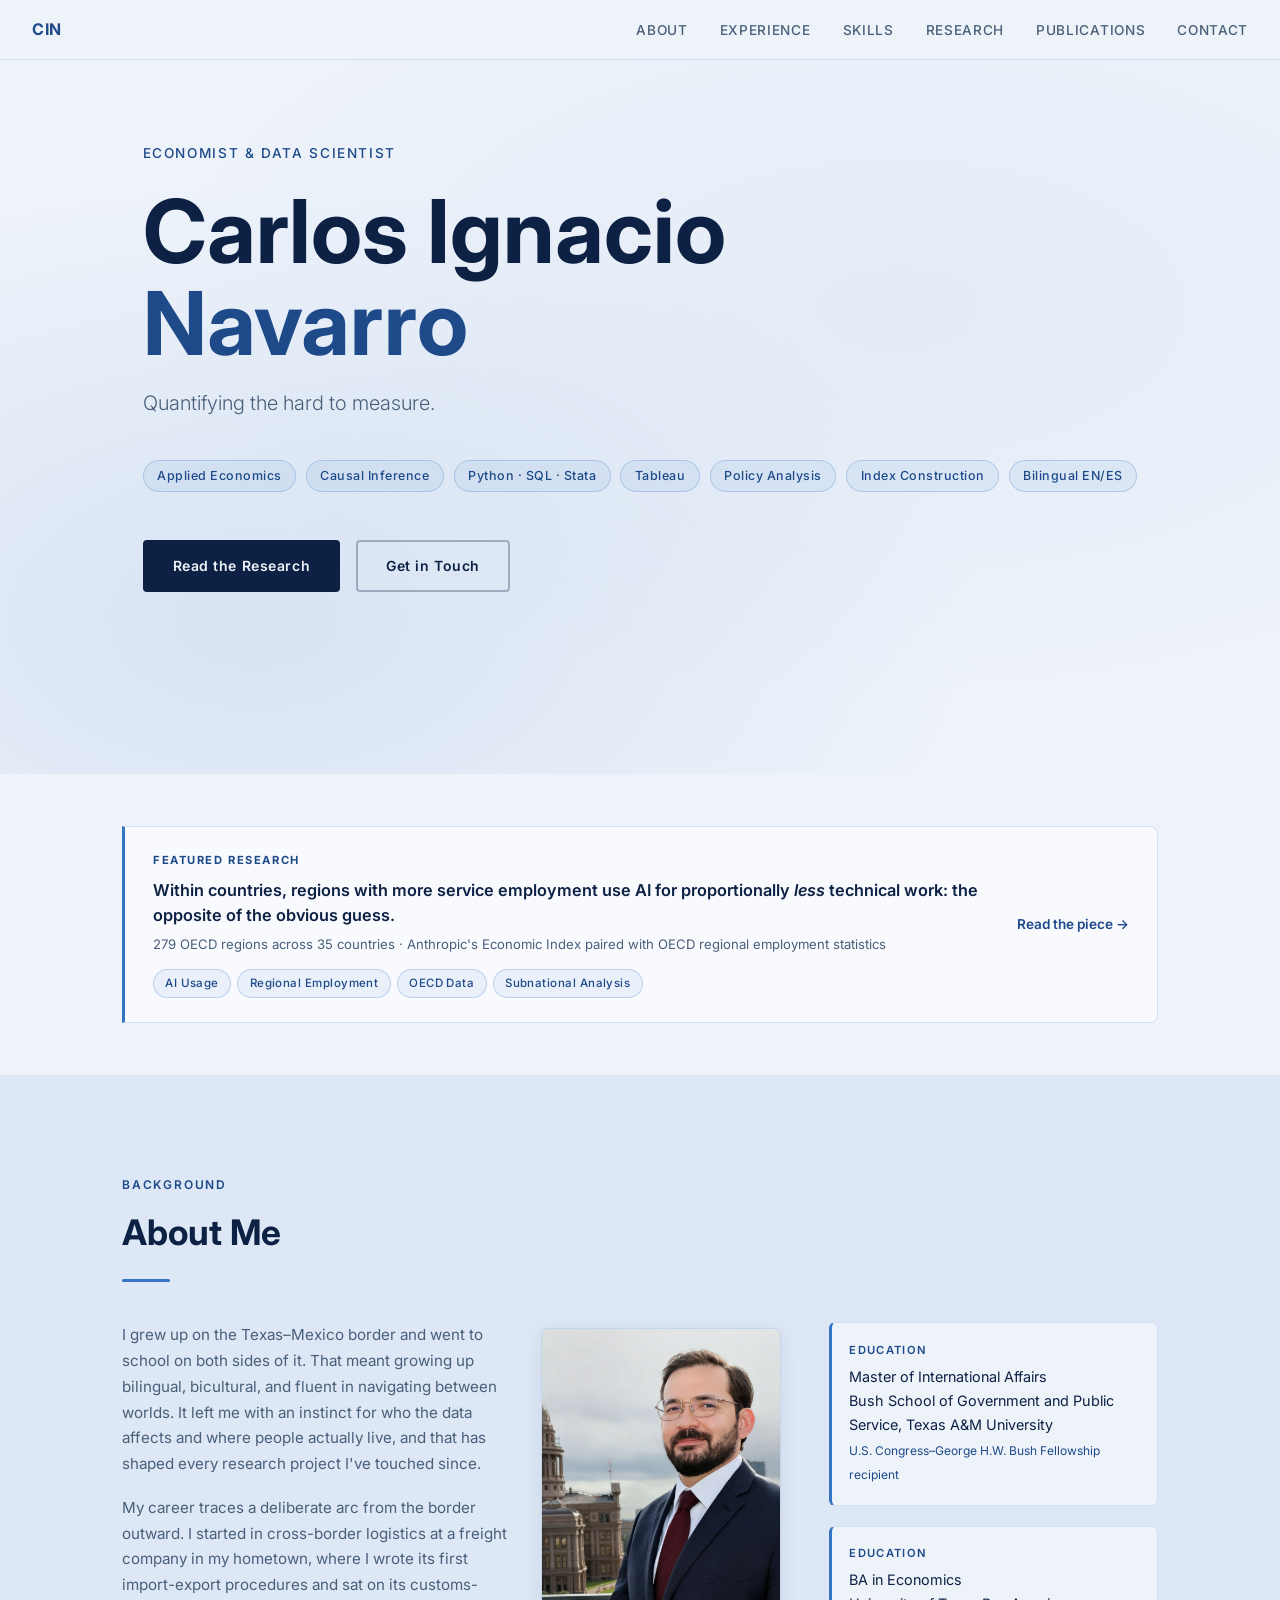
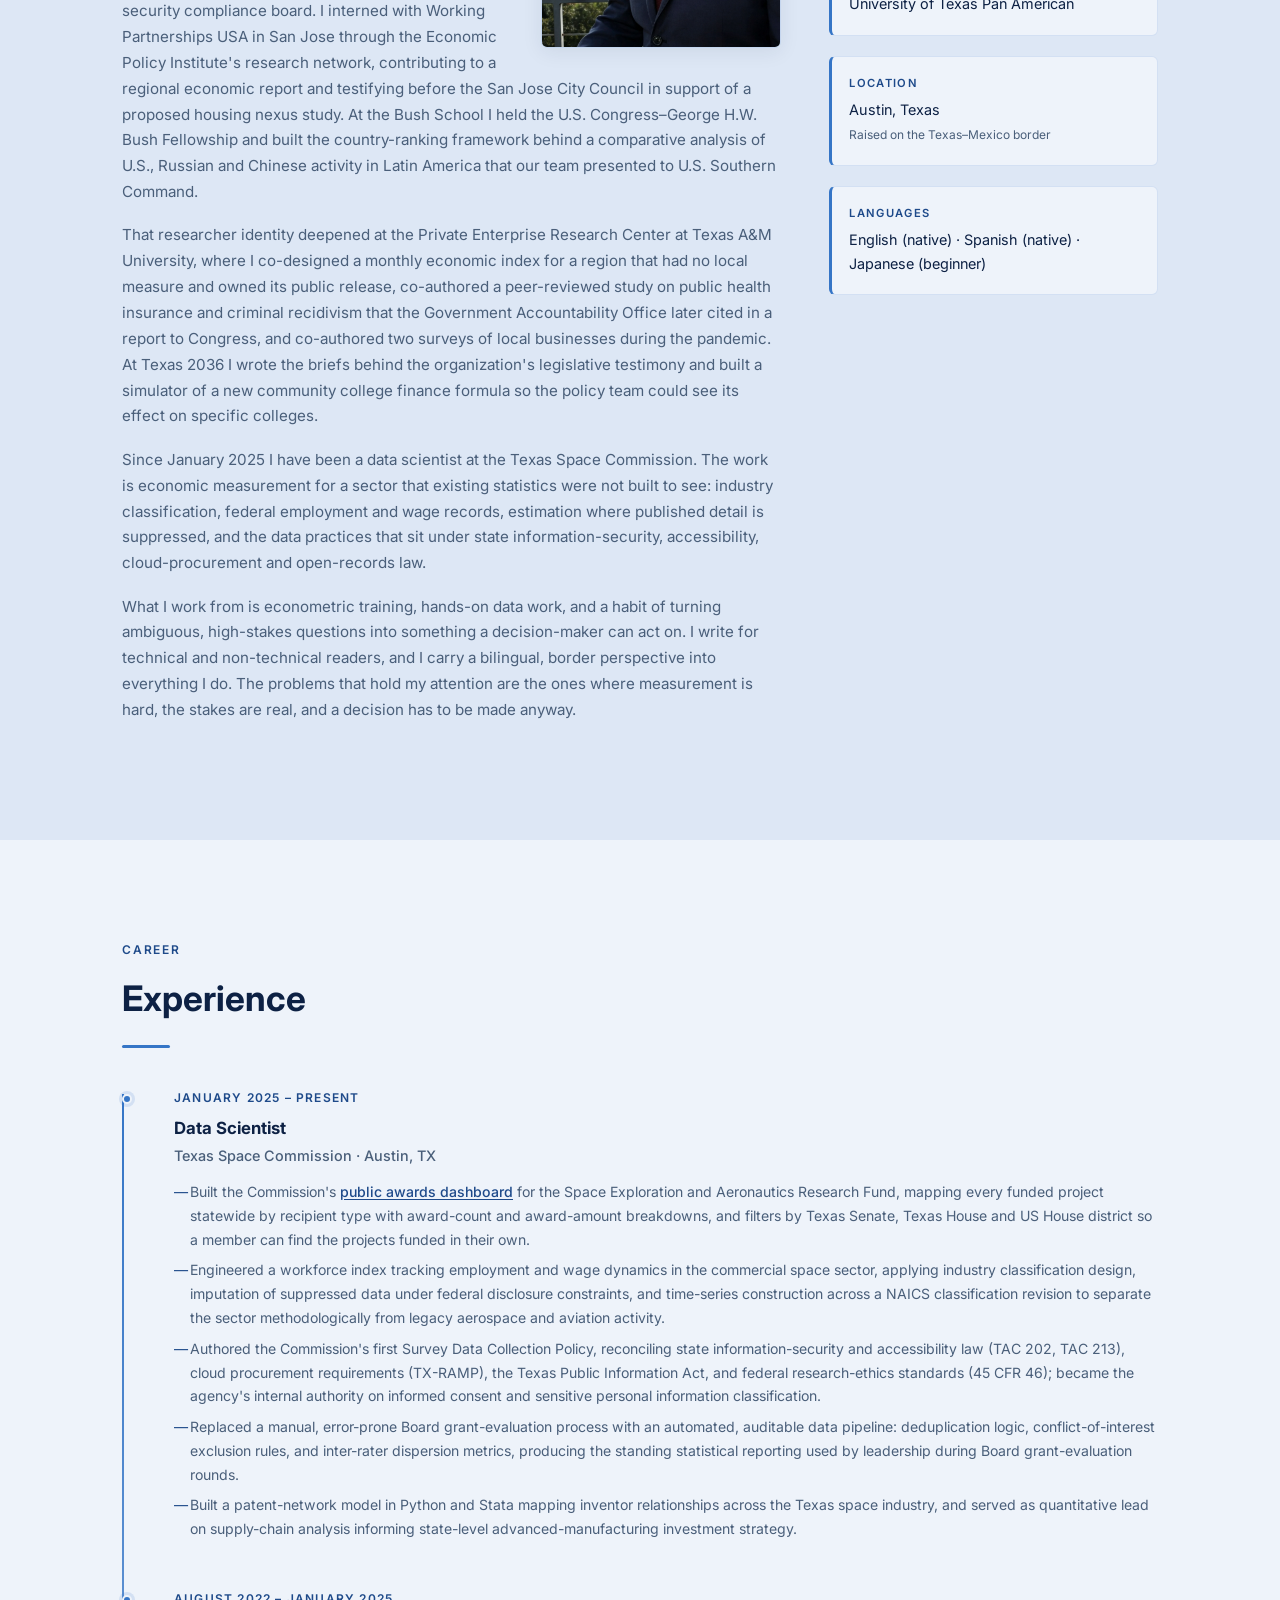
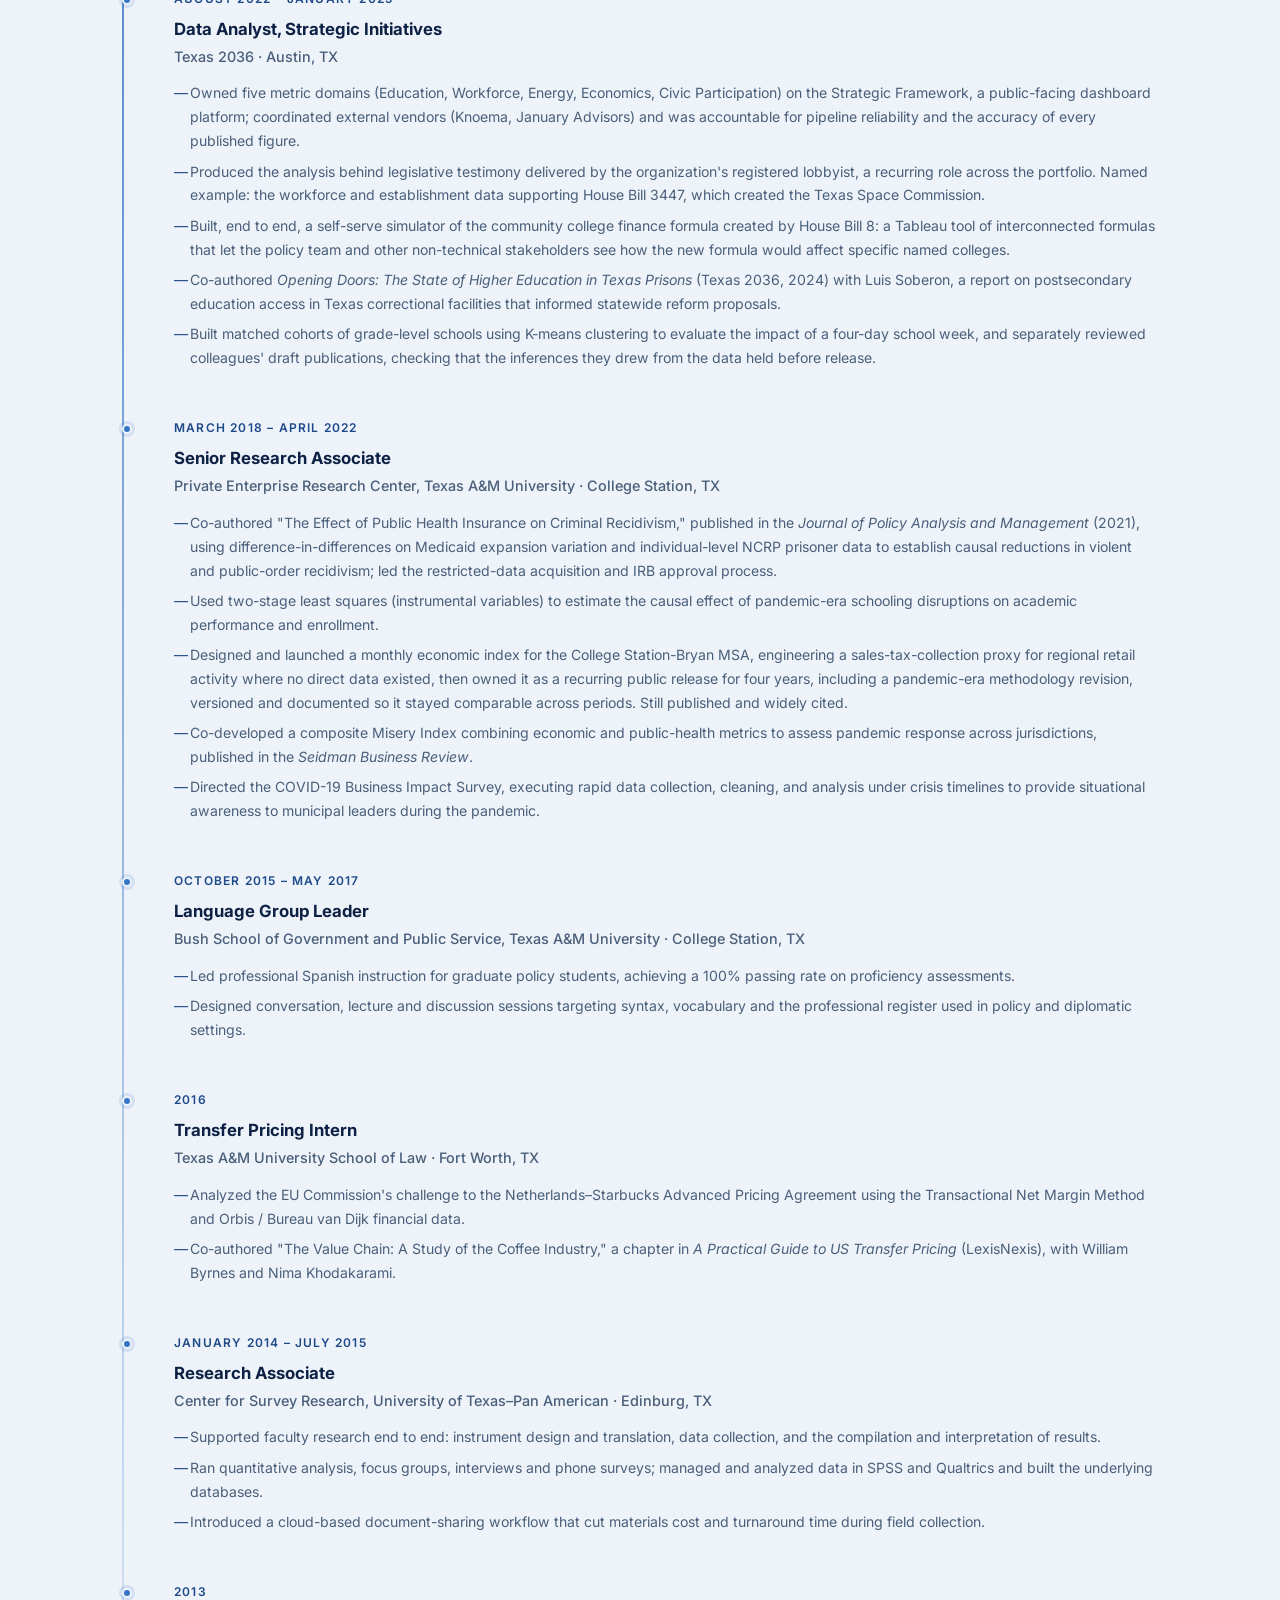
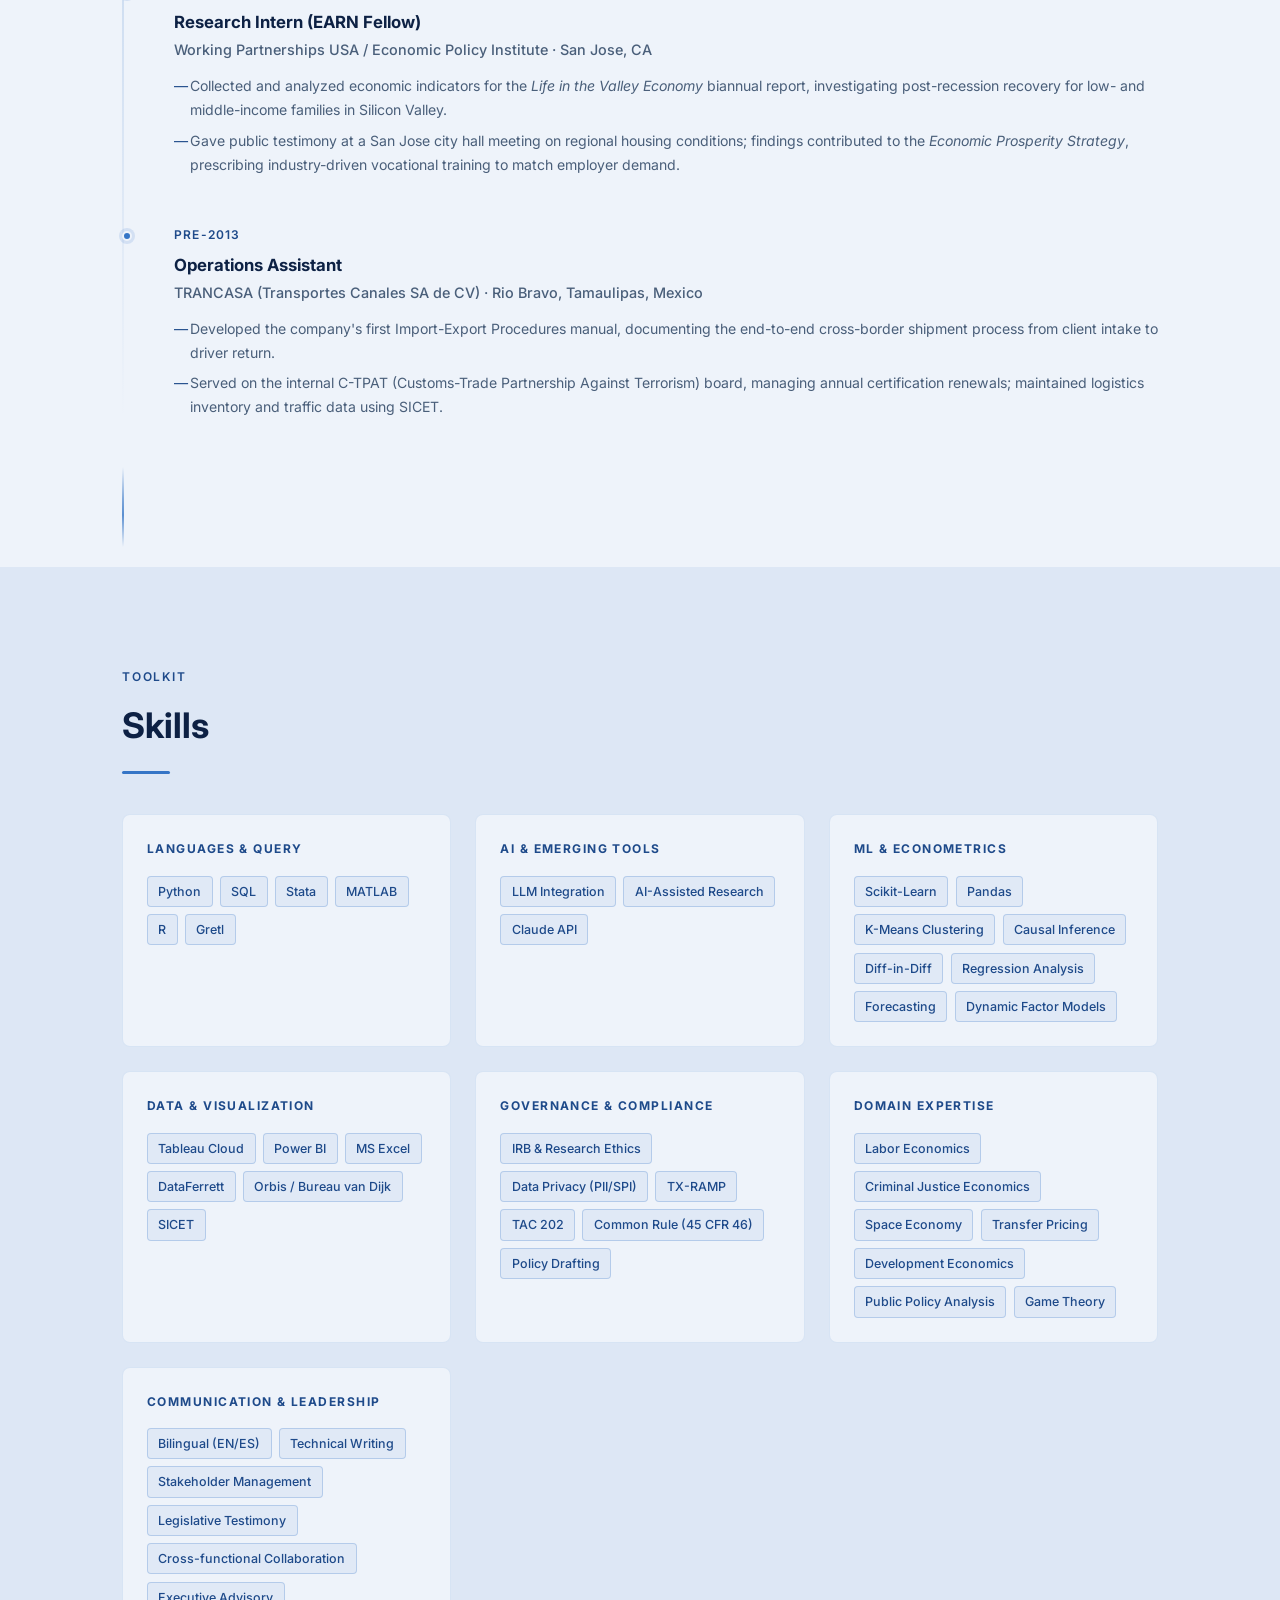
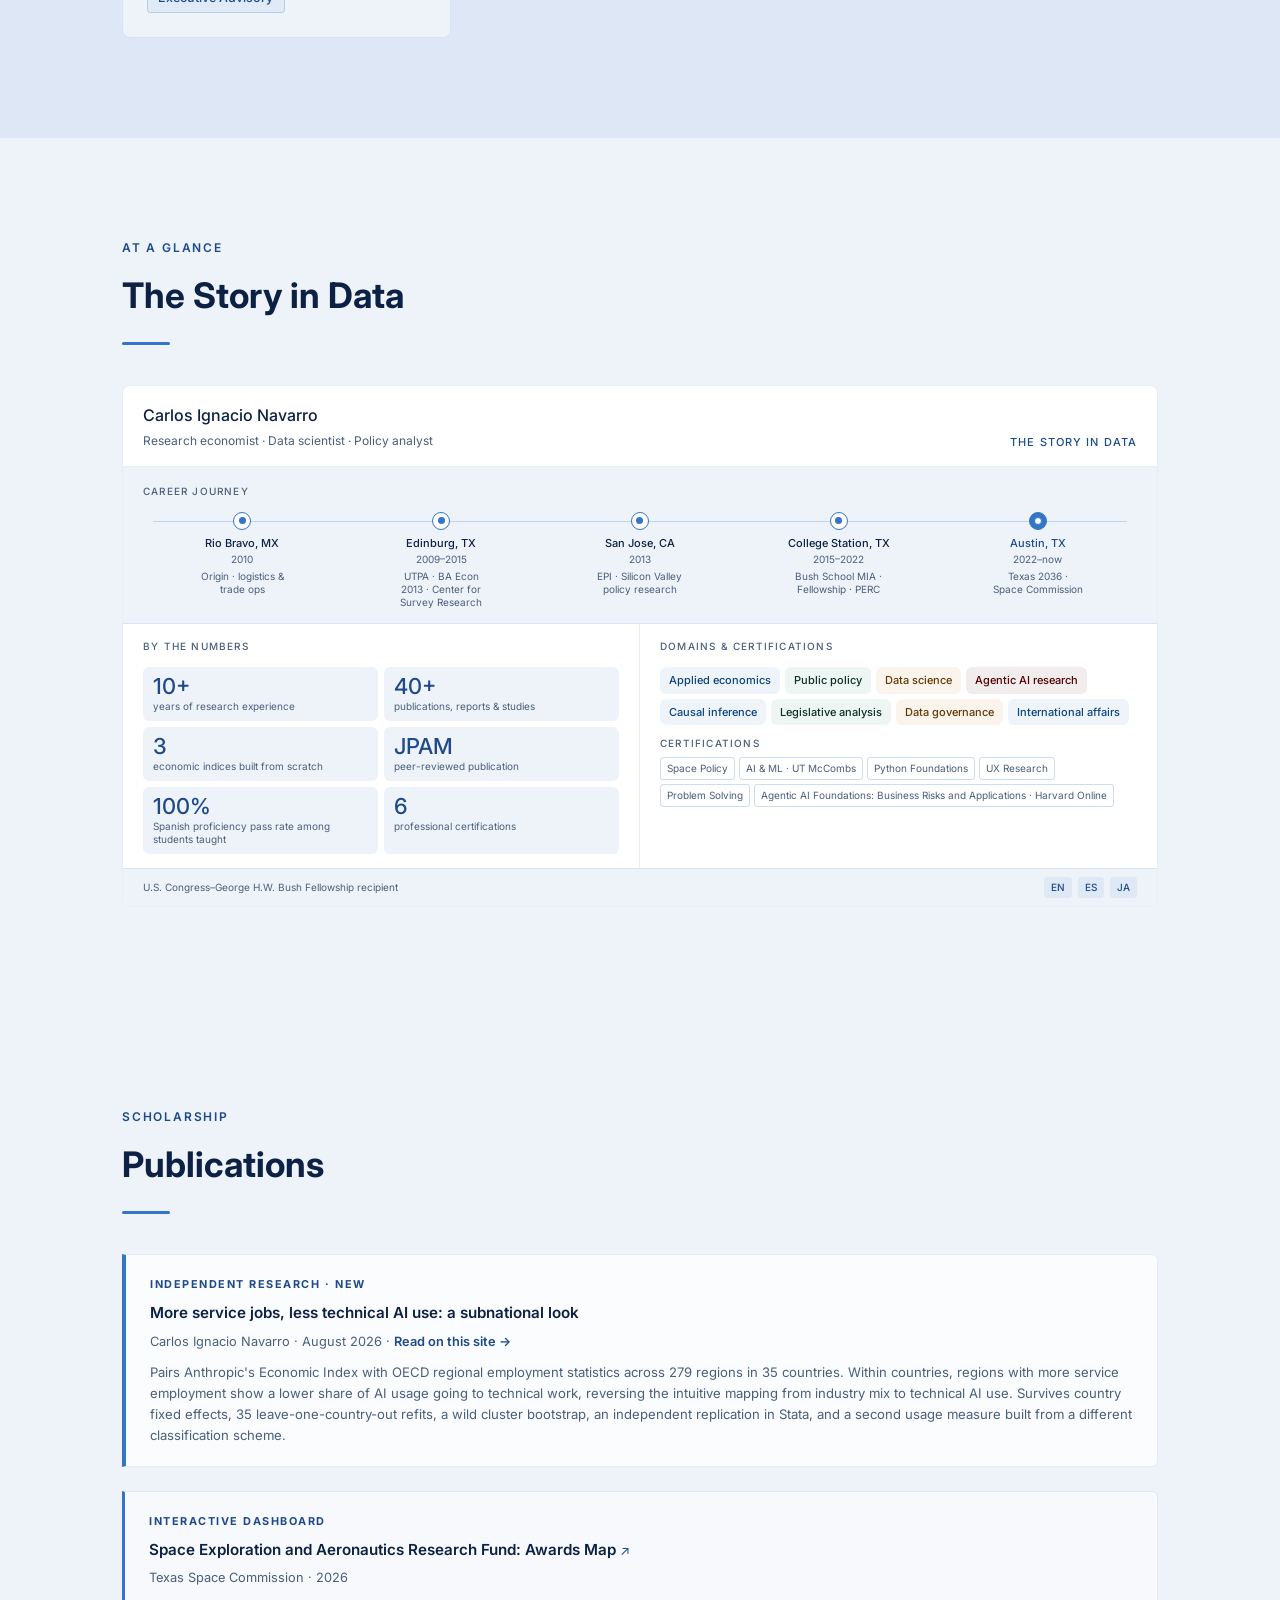
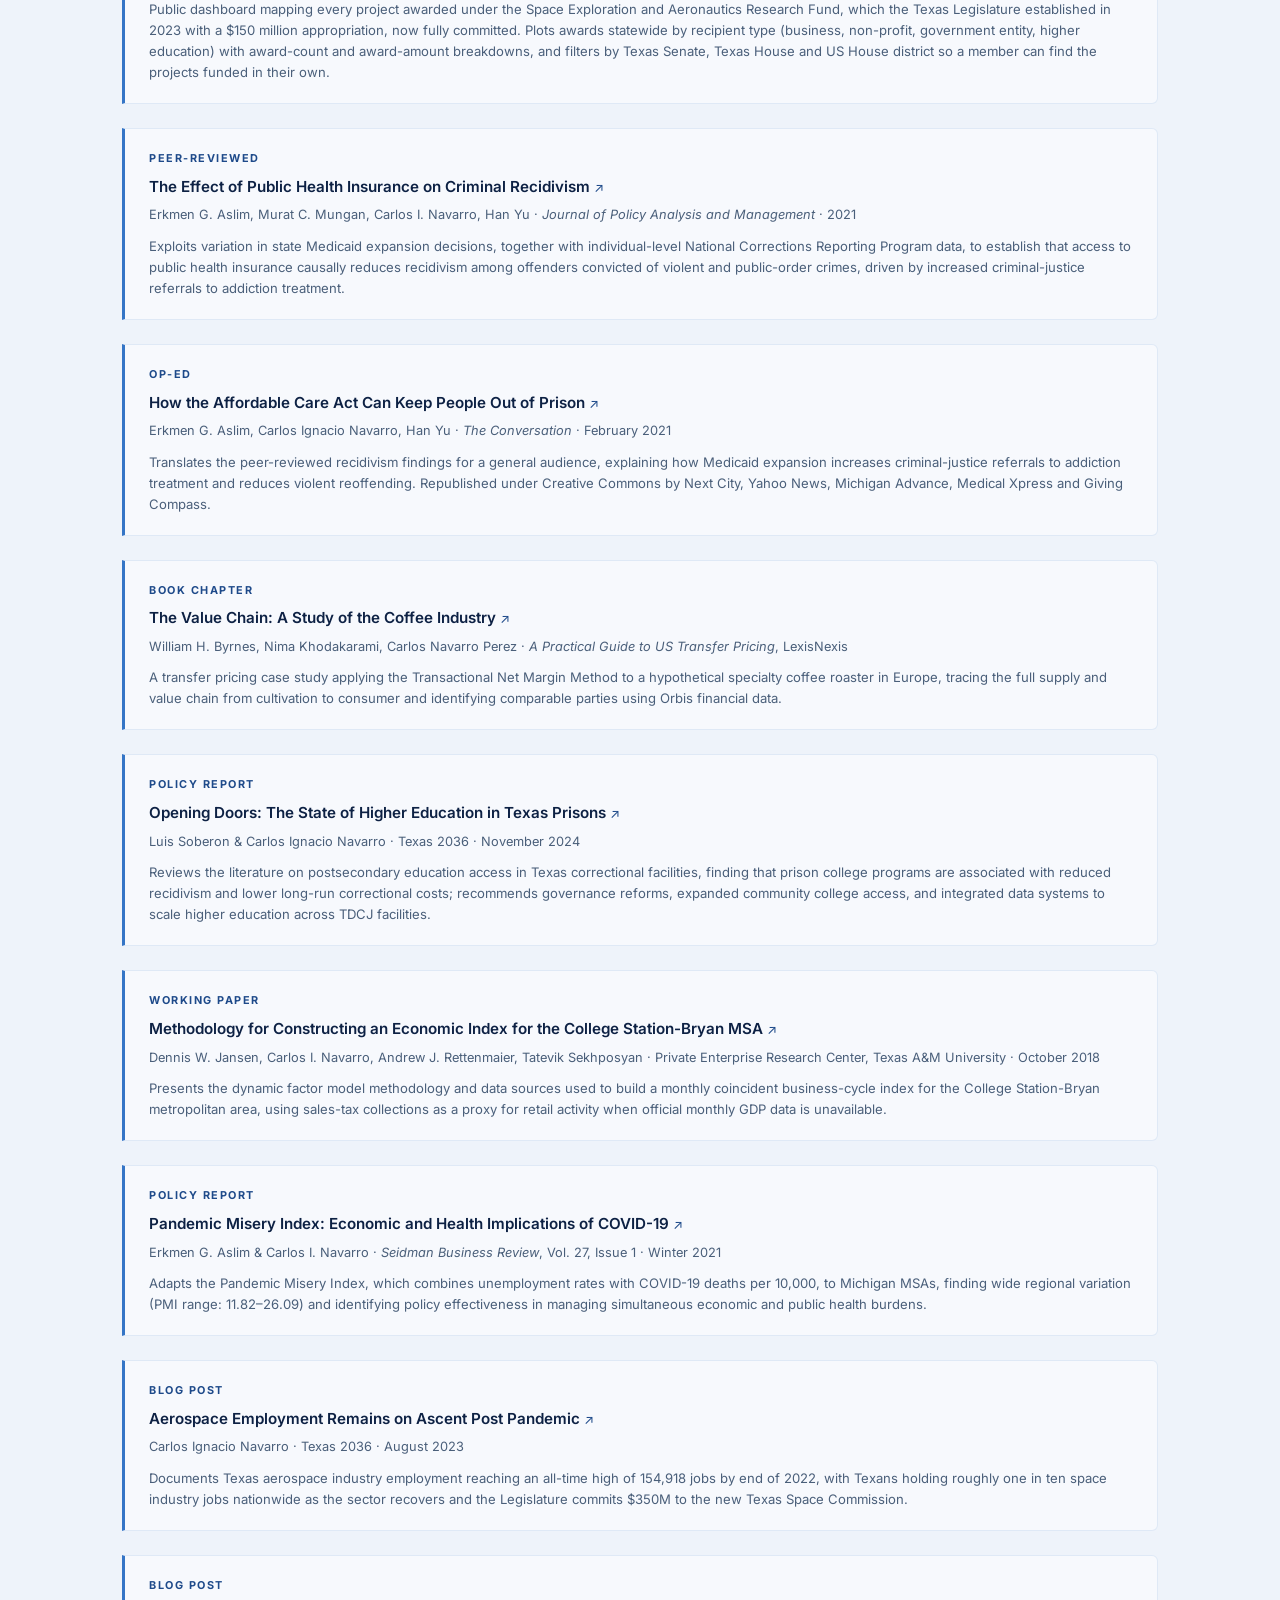
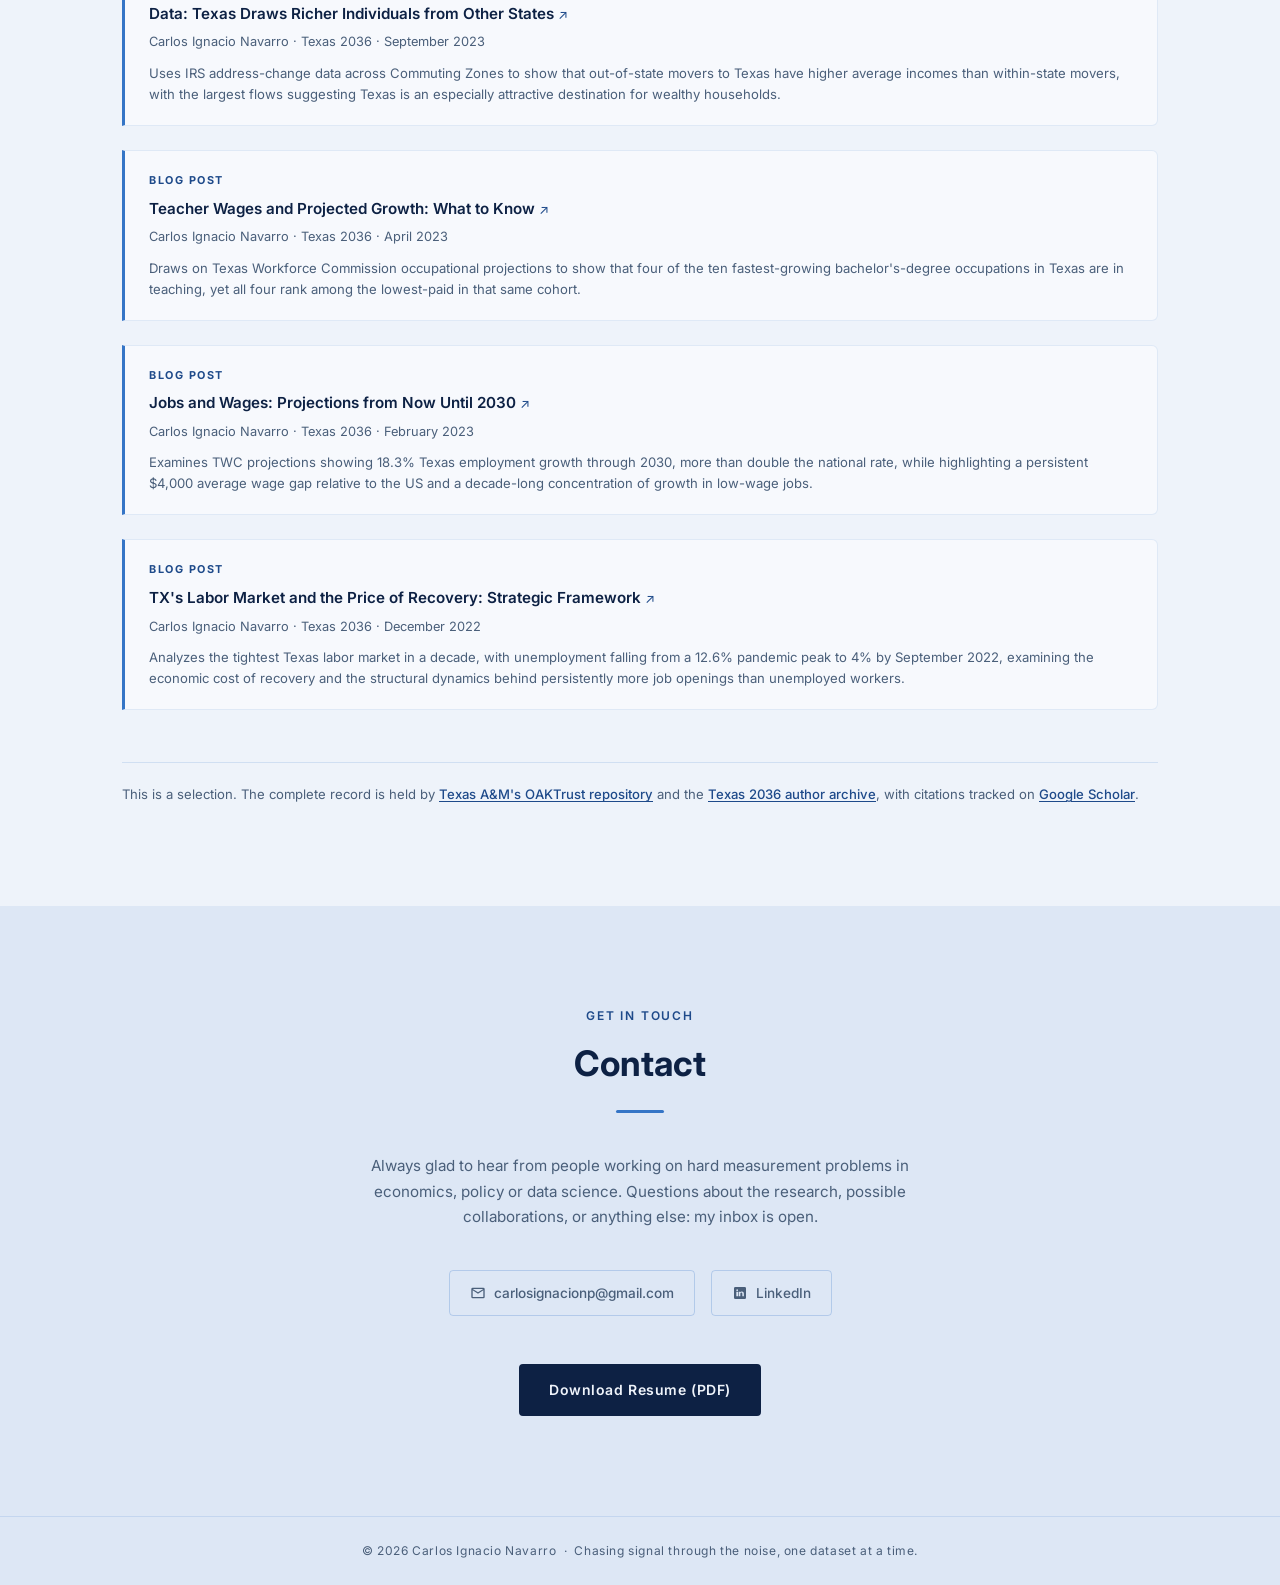
==== commit 6a27d780: "Fix in Bio" ====
--- a/index.html
+++ b/index.html
@@ -156,7 +156,7 @@
 
     .about-grid {
       display: grid;
-      grid-template-columns: 1fr 1fr 1fr;
+      grid-template-columns: 2fr 1fr;
       gap: 3rem;
       align-items: start;
     }
@@ -173,21 +173,19 @@
       gap: 1.25rem;
     }
 
-    .about-photo {
-      display: flex;
-      align-items: flex-start;
-      justify-content: center;
-    }
-
+    /* The headshot floats inside the body column so the About text wraps
+       around it. It used to sit in its own grid column, which left a tall
+       empty gap beside the lower paragraphs once the bio grew to five. */
     .headshot {
-      width: 100%;
-      max-width: 300px;
+      float: right;
+      width: 240px;
       aspect-ratio: 3 / 4;
       object-fit: cover;
       object-position: center top;
       border-radius: 6px;
       border: 1px solid rgba(53, 117, 198, 0.15);
       box-shadow: 0 4px 20px rgba(13, 33, 68, 0.08);
+      margin: 0.35rem 0 1.25rem 1.75rem;
     }
 
     .fact-card {
@@ -499,18 +497,26 @@
     }
 
     /* ── RESPONSIVE ──
-       The about grid stacks at 900px, not 700px: three columns inside a
-       704px container gave each one about 180px, which crushed the fact
-       cards and shrank the headshot well below its intended size. */
+       The about grid stacks at 900px, not 700px: below that the fact cards
+       get crushed. The photo is not a grid column any more, it floats inside
+       the body text, so stacking only has to deal with body and facts. */
     @media (max-width: 900px) {
       .about-grid { grid-template-columns: 1fr; gap: 2rem; }
-      .about-photo { order: -1; }
-      .headshot { max-width: 240px; }
+      .headshot { width: 200px; margin: 0.35rem 0 1rem 1.25rem; }
+    }
+
+    /* Below this the text column is too narrow to wrap beside the photo:
+       a 200px float would leave roughly 90px of text. Unfloat and center. */
+    @media (max-width: 560px) {
+      .headshot {
+        float: none;
+        display: block;
+        width: 200px;
+        margin: 0 auto 1.5rem;
+      }
     }
 
     @media (max-width: 700px) {
-      .headshot { max-width: 200px; }
-
       .feature-card {
         flex-direction: column;
         align-items: flex-start;
@@ -596,12 +602,14 @@
     <div class="section-divider"></div>
     <div class="about-grid">
       <div class="about-body">
+        <img src="photos/Carlos_NP_5_2.JPG"
+             alt="Carlos Ignacio Navarro"
+             class="headshot" />
         <p>
-          I grew up on the Texas–Mexico border, in Rio Bravo, Tamaulipas, and went to
-          school on both sides of it. That meant growing up bilingual, bicultural, and
-          fluent in navigating between worlds. It left me with an instinct for who the
-          data affects and where people actually live, and that has shaped every
-          research project I've touched since.
+          I grew up on the Texas–Mexico border and went to school on both sides of it.
+          That meant growing up bilingual, bicultural, and fluent in navigating between
+          worlds. It left me with an instinct for who the data affects and where people
+          actually live, and that has shaped every research project I've touched since.
         </p>
         <p>
           My career traces a deliberate arc from the border outward. I started in
@@ -643,11 +651,6 @@
           made anyway.
         </p>
       </div>
-      <div class="about-photo">
-        <img src="photos/Carlos_NP_5_2.JPG"
-             alt="Carlos Ignacio Navarro"
-             class="headshot" />
-      </div>
       <div class="about-facts">
         <div class="fact-card">
           <div class="fact-label">Education</div>
